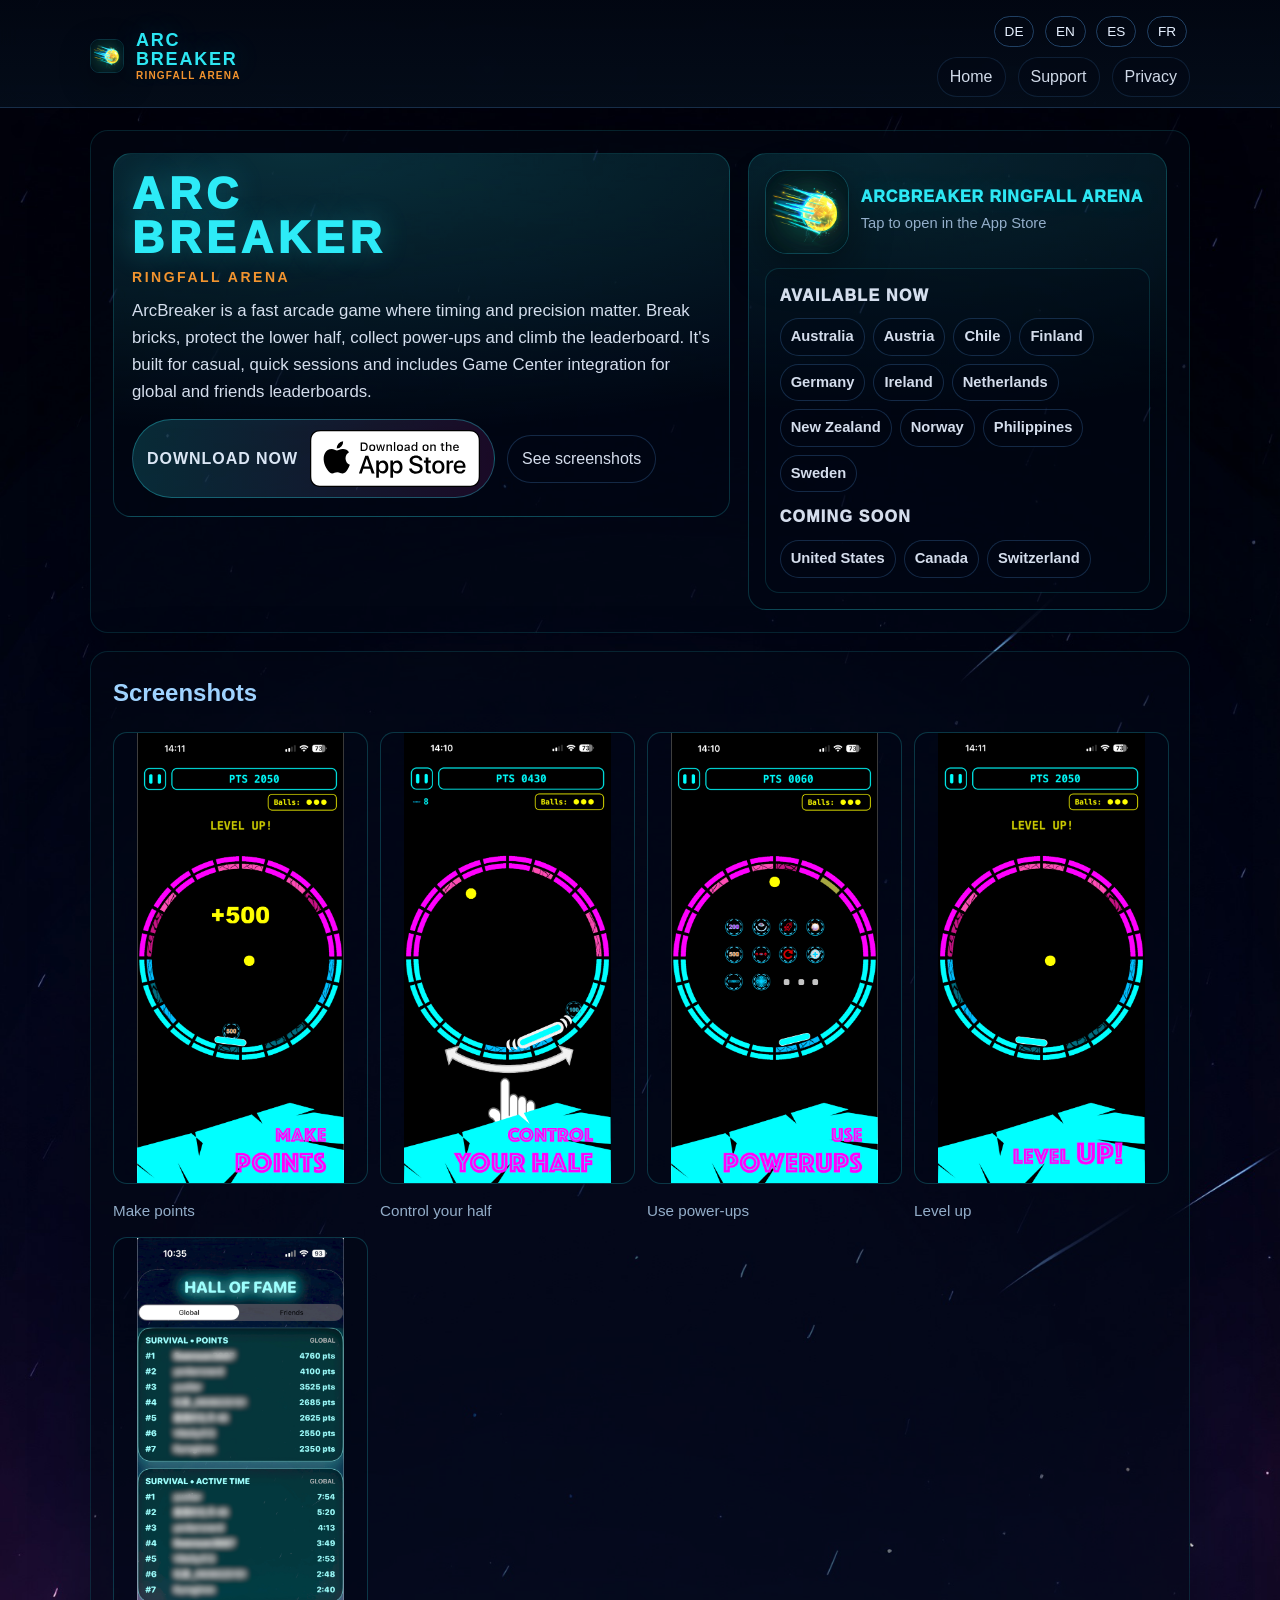
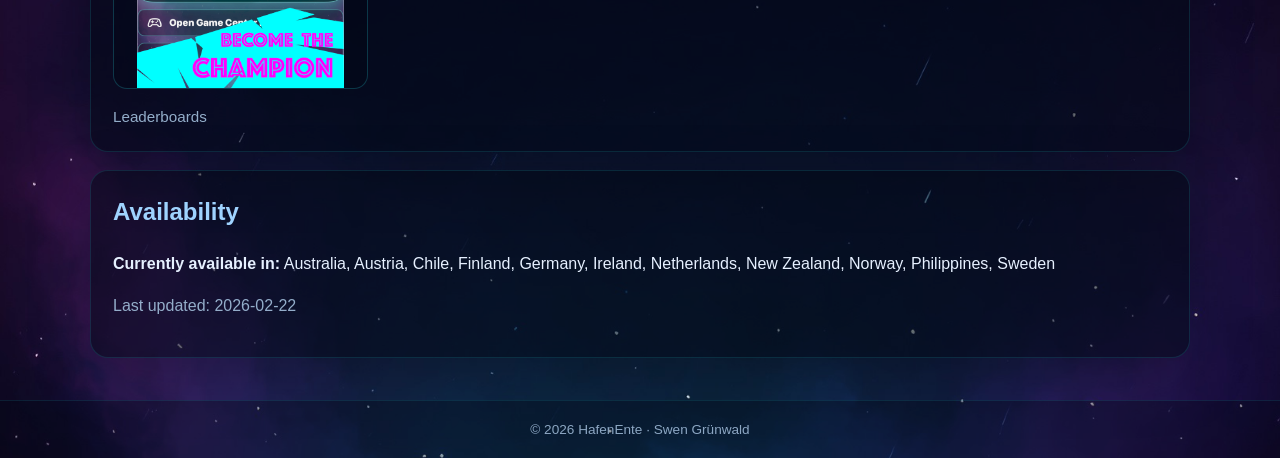
==== index.html @ d31f2209 "Update availability lists for countries" ====
<!DOCTYPE html>
<html lang="en">
<head>
  <meta charset="UTF-8" />
  <title>ArcBreaker: Ringfall Arena</title>
  <meta name="viewport" content="width=device-width, initial-scale=1" />
  <meta name="description" content="ArcBreaker: Ringfall Arena is a fast arcade game where timing and precision matter." />
  <link rel="stylesheet" href="/site/style.css" />
</head>

<body>
<header class="top">
  <div class="topbar">
    <div class="brand">
      <img class="appicon" src="/assets/App_icon_2.png" alt="ArcBreaker app icon" />
      <div class="brandtext">
        <div class="title">ARC</div>
        <div class="title">BREAKER</div>
        <div class="subtitle">RINGFALL ARENA</div>
      </div>
    </div>

    <div class="top-actions">
      <div class="lang" aria-label="Language">
        <button onclick="setLang('de')">DE</button>
        <button onclick="setLang('en')">EN</button>
        <button onclick="setLang('es')">ES</button>
        <button onclick="setLang('fr')">FR</button>
      </div>

      <nav class="nav">
        <a class="navlink" href="/" data-i18n="nav_home">Home</a>
        <a class="navlink" href="/support/" data-i18n="nav_support">Support</a>
        <a class="navlink" href="/privacy/" data-i18n="nav_privacy">Privacy</a>
      </nav>
    </div>
  </div>
</header>

<main>
  <section class="hero">
    <div>
      <div class="hero-card">
        <div class="hero-title">
          <div class="hero-title-line">ARC</div>
          <div class="hero-title-line">BREAKER</div>
          <div class="hero-sub">RINGFALL ARENA</div>
        </div>

        <p class="hero-copy" id="heroCopy"></p>

        <div class="cta-row">
          <a class="primary" href="https://apps.apple.com/us/app/arcbreaker-ringfall-arena/id6757078402" target="_blank" rel="noopener">
            <span class="pill" data-i18n="download_now">Download now</span>
            <img class="badge" src="/assets/Download_on_the_App_Store_Badge_US.svg" alt="Download on the App Store" />
          </a>
          <a class="secondary" href="#screens" data-i18n="see_screens">See screenshots</a>
        </div>
      </div>
    </div>

    <a class="storecard" href="https://apps.apple.com/us/app/arcbreaker-ringfall-arena/id6757078402" target="_blank" rel="noopener" aria-label="Open ArcBreaker on the App Store">
      <div class="store-top">
        <img class="storeicon" src="/assets/App_icon_2.png" alt="ArcBreaker app icon" />
        <div class="storemeta">
          <div class="storename">ArcBreaker Ringfall Arena</div>
          <div class="storehint" data-i18n="store_hint">Tap to open in the App Store</div>
        </div>
      </div>

      <div class="availability-card">
        <div class="avail-title" data-i18n="avail_title">Available now</div>
        <div class="avail-list" id="availNow"></div>

        <div class="avail-title" style="margin-top:12px;" data-i18n="coming_title">Coming soon</div>
        <div class="avail-list" id="availSoon"></div>
      </div>
    </a>
  </section>

  <section id="screens">
    <h2 data-i18n="shots_title">Screenshots</h2>
    <div class="gallery modern">
      <figure>
        <img class="shot" src="/assets/MakePoints.jpg" alt="ArcBreaker screenshot: Make points" loading="lazy" />
        <figcaption data-i18n="cap_makepoints">Make points</figcaption>
      </figure>
      <figure>
        <img class="shot" src="/assets/ControlYourHalf.jpg" alt="ArcBreaker screenshot: Control your half" loading="lazy" />
        <figcaption data-i18n="cap_control">Control your half</figcaption>
      </figure>
      <figure>
        <img class="shot" src="/assets/Powerups.jpg" alt="ArcBreaker screenshot: Use powerups" loading="lazy" />
        <figcaption data-i18n="cap_powerups">Use power-ups</figcaption>
      </figure>
      <figure>
        <img class="shot" src="/assets/LevelUp.jpg" alt="ArcBreaker screenshot: Level up" loading="lazy" />
        <figcaption data-i18n="cap_levelup">Level up</figcaption>
      </figure>
      <figure>
        <img class="shot" src="/assets/leaderboards.jpg" alt="ArcBreaker screenshot: Leaderboards" loading="lazy" />
        <figcaption data-i18n="cap_leaderboards">Leaderboards</figcaption>
      </figure>
    </div>
  </section>

  <section>
    <h2 data-i18n="availability_title">Availability</h2>
    <p><strong data-i18n="availability_label">Currently available in:</strong> <span id="avail"></span></p>
    <p class="muted"><span data-i18n="updated_label">Last updated:</span> <span id="availUpdated"></span></p>
  </section>
</main>

<footer>
  © 2026 HafenEnte · Swen Grünwald
</footer>

<script>
const availabilityNow = ["Australia", "Austria", "Chile", "Finland", "Germany", "Ireland", "Netherlands", "New Zealand", "Norway", "Philippines", "Sweden"]; 
const availabilitySoon = ["United States", "Canada", "Switzerland"]; 
const availabilityUpdated = "2026-02-22";

function renderCountryPills(el, list) {
  el.innerHTML = list.map(c => `<span class="chip">${c}</span>`).join('');
}

renderCountryPills(document.getElementById('availNow'), availabilityNow);
renderCountryPills(document.getElementById('availSoon'), availabilitySoon);

// keep existing availability section text
const availability = availabilityNow.join(", ");
document.getElementById('avail').textContent = availability;
document.getElementById('availUpdated').textContent = availabilityUpdated;

const i18n = {
  en: {
    nav_home: "Home",
    nav_support: "Support",
    nav_privacy: "Privacy",
    download_now: "Download now",
    see_screens: "See screenshots",
    store_hint: "Tap to open in the App Store",
    avail_title: "Available now",
    coming_title: "Coming soon",
    hero: "ArcBreaker is a fast arcade game where timing and precision matter. Break bricks, protect the lower half, collect power-ups and climb the leaderboard. It's built for casual, quick sessions and includes Game Center integration for global and friends leaderboards.",
    shots_title: "Screenshots",
    availability_title: "Availability",
    availability_label: "Currently available in:",
    updated_label: "Last updated:",
    cap_makepoints: "Make points",
    cap_control: "Control your half",
    cap_powerups: "Use power-ups",
    cap_levelup: "Level up",
    cap_leaderboards: "Leaderboards",
  },
  de: {
    nav_home: "Start",
    nav_support: "Support",
    nav_privacy: "Datenschutz",
    download_now: "Jetzt laden",
    see_screens: "Screenshots ansehen",
    store_hint: "Tippen, um den App Store zu öffnen",
    avail_title: "Jetzt verfügbar",
    coming_title: "Demnächst",
    hero: "ArcBreaker ist ein schnelles Arcade-Spiel, bei dem Timing und Präzision zählen. Zerstöre Blöcke, schütze die untere Hälfte, sammle Power-ups und klettere in der Bestenliste. Gebaut für kurze, lockere Sessions – mit Game-Center-Integration für globale und Freunde-Bestenlisten.",
    shots_title: "Screenshots",
    availability_title: "Verfügbarkeit",
    availability_label: "Aktuell verfügbar in:",
    updated_label: "Zuletzt aktualisiert:",
    cap_makepoints: "Punkte machen",
    cap_control: "Kontrolliere deine Hälfte",
    cap_powerups: "Power-ups nutzen",
    cap_levelup: "Level up",
    cap_leaderboards: "Bestenlisten",
  },
  es: {
    nav_home: "Inicio",
    nav_support: "Soporte",
    nav_privacy: "Privacidad",
    download_now: "Descargar",
    see_screens: "Ver capturas",
    store_hint: "Toca para abrir la App Store",
    avail_title: "Disponible",
    coming_title: "Próximamente",
    hero: "ArcBreaker es un juego arcade rápido donde el tiempo y la precisión importan. Rompe bloques, protege la mitad inferior, recoge potenciadores y sube en la clasificación. Está pensado para sesiones cortas y casuales e incluye integración con Game Center para clasificaciones globales y de amigos.",
    shots_title: "Capturas",
    availability_title: "Disponibilidad",
    availability_label: "Disponible actualmente en:",
    updated_label: "Última actualización:",
    cap_makepoints: "Haz puntos",
    cap_control: "Controla tu mitad",
    cap_powerups: "Usa potenciadores",
    cap_levelup: "Sube de nivel",
    cap_leaderboards: "Clasificaciones",
  },
  fr: {
    nav_home: "Accueil",
    nav_support: "Assistance",
    nav_privacy: "Confidentialité",
    download_now: "Télécharger",
    see_screens: "Voir les captures",
    store_hint: "Touchez pour ouvrir l’App Store",
    avail_title: "Disponible",
    coming_title: "Bientôt",
    hero: "ArcBreaker est un jeu d'arcade rapide où le timing et la précision comptent. Cassez des briques, protégez la moitié inférieure, récupérez des power-ups et grimpez dans le classement. Conçu pour des sessions courtes et casual, avec intégration Game Center pour les classements mondiaux et amis.",
    shots_title: "Captures d'écran",
    availability_title: "Disponibilité",
    availability_label: "Disponible actuellement en :",
    updated_label: "Dernière mise à jour :",
    cap_makepoints: "Marquer des points",
    cap_control: "Contrôlez votre moitié",
    cap_powerups: "Utiliser des power-ups",
    cap_levelup: "Monter de niveau",
    cap_leaderboards: "Classements",
  },
};

function detectLang() {
  const lang = navigator.language.slice(0,2);
  return i18n[lang] ? lang : 'en';
}

function applyI18n(lang) {
  const dict = i18n[lang] || i18n.en;
  document.documentElement.lang = lang;

  document.querySelectorAll('[data-i18n]').forEach(el => {
    const key = el.getAttribute('data-i18n');
    if (dict[key]) el.textContent = dict[key];
  });

  document.getElementById('heroCopy').textContent = dict.hero;
}

function setLang(lang) {
  applyI18n(lang);
}

applyI18n(detectLang());
</script>
</body>
</html>
---- site/style.css ----
:root {
  --bg-main: #020814;
  --bg-panel: #0e2a44;
  --accent: #3a6ea5;
  --text-main: #e6f0ff;
  --text-muted: #9bb6d3;

  --cta: #2ff2ff;
  --cta-text: #02111f;
  --border: rgba(58, 110, 165, 0.25);
  --magenta: #ff3bd4;
  --cyan: #2ff2ff;
  --orange: #ff9b2f;
}

body {
  margin: 0;
  font-family: -apple-system, BlinkMacSystemFont, "Segoe UI", Roboto, sans-serif;
  background: url('/assets/ArcBreaker_main_background_2.png') center top / cover no-repeat fixed,
              radial-gradient(1000px 700px at 50% 0%, rgba(47, 242, 255, 0.18), rgba(2, 8, 20, 0)),
              radial-gradient(900px 700px at 30% 100%, rgba(255, 59, 212, 0.10), rgba(2, 8, 20, 0)),
              radial-gradient(circle at top, #0b1d2b, var(--bg-main));
  color: var(--text-main);
  line-height: 1.6;
}

.top {
  padding: 16px 18px 10px;
  background: linear-gradient(180deg, rgba(2, 8, 20, 0.78), rgba(6, 20, 35, 0.60));
  border-bottom: 1px solid rgba(31, 59, 92, 0.75);
  position: sticky;
  top: 0;
  backdrop-filter: blur(10px);
  -webkit-backdrop-filter: blur(10px);
  z-index: 10;
}

.topbar {
  max-width: 1100px;
  margin: 0 auto;
  display: flex;
  gap: 18px;
  align-items: center;
  justify-content: space-between;
}

.brand {
  display: flex;
  gap: 12px;
  align-items: center;
}

.appicon {
  width: 32px;
  height: 32px;
  border-radius: 9px;
  box-shadow: 0 10px 30px rgba(0,0,0,0.35);
  border: 1px solid rgba(47, 242, 255, 0.18);
}

.brandtext {
  line-height: 1.05;
}

.title {
  font-weight: 900;
  letter-spacing: 0.10em;
  color: rgba(47, 242, 255, 0.95);
  text-shadow: 0 0 28px rgba(47, 242, 255, 0.25);
  font-size: 18px;
}

.subtitle {
  margin-top: 3px;
  font-weight: 800;
  letter-spacing: 0.12em;
  font-size: 10px;
  color: rgba(255, 155, 47, 0.95);
}

.top-actions {
  display: flex;
  flex-direction: column;
  gap: 10px;
  align-items: flex-end;
}

.lang button {
  background: transparent;
  border: 1px solid rgba(58, 110, 165, 0.55);
  color: var(--text-main);
  padding: 7px 10px;
  margin: 0 3px;
  border-radius: 999px;
  font-size: 0.85rem;
  cursor: pointer;
}

.lang button:hover {
  background: rgba(58, 110, 165, 0.45);
}

.nav {
  display: flex;
  gap: 12px;
  flex-wrap: wrap;
  justify-content: flex-end;
}

.navlink {
  color: var(--text-main);
  text-decoration: none;
  opacity: 0.9;
  padding: 6px 12px;
  border-radius: 999px;
  border: 1px solid rgba(58, 110, 165, 0.25);
  background: rgba(2, 8, 20, 0.22);
}

.navlink:hover {
  opacity: 1;
  border-color: rgba(47, 242, 255, 0.30);
}

main {
  max-width: 1100px;
  margin: 0 auto;
  padding: 22px 18px 24px;
}

section {
  background: rgba(2, 8, 20, 0.55);
  border-radius: 18px;
  padding: 22px;
  margin-bottom: 18px;
  border: 1px solid rgba(47, 242, 255, 0.12);
  box-shadow: 0 18px 60px rgba(0,0,0,0.25);
}

h2, h3 {
  color: #9fd3ff;
  margin-top: 0;
}

a {
  color: var(--cyan);
}

footer {
  text-align: center;
  padding: 18px;
  font-size: 0.85rem;
  color: rgba(155, 182, 211, 0.9);
  background: rgba(2, 8, 20, 0.35);
  border-top: 1px solid rgba(47, 242, 255, 0.10);
}

.hero {
  display: grid;
  grid-template-columns: 1.25fr 0.85fr;
  gap: 18px;
  align-items: stretch;
}

.hero-card {
  border-radius: 18px;
  border: 1px solid rgba(47, 242, 255, 0.18);
  background: radial-gradient(900px 280px at 30% 0%, rgba(47, 242, 255, 0.18), rgba(2, 8, 20, 0.0)),
              rgba(2, 8, 20, 0.18);
  padding: 18px;
}

.hero-title {
  margin-bottom: 10px;
}

.hero-title-line {
  font-weight: 950;
  letter-spacing: 0.12em;
  font-size: 44px;
  line-height: 1.0;
  color: rgba(47, 242, 255, 0.96);
  text-shadow: 0 0 28px rgba(47, 242, 255, 0.25);
}

.hero-sub {
  margin-top: 6px;
  font-weight: 900;
  letter-spacing: 0.18em;
  font-size: 14px;
  color: rgba(255, 155, 47, 0.95);
}

.hero-copy {
  font-size: 1.05rem;
  color: rgba(230, 240, 255, 0.92);
  margin: 0;
}

.cta-row {
  margin-top: 14px;
  display: flex;
  gap: 12px;
  flex-wrap: wrap;
  align-items: center;
}

.primary {
  display: inline-flex;
  gap: 12px;
  align-items: center;
  text-decoration: none;
  padding: 10px 14px;
  border-radius: 999px;
  border: 1px solid rgba(47, 242, 255, 0.30);
  background: linear-gradient(90deg, rgba(47, 242, 255, 0.16), rgba(255, 59, 212, 0.10));
}

.primary:hover {
  border-color: rgba(255, 59, 212, 0.35);
}

.pill {
  font-weight: 900;
  letter-spacing: 0.06em;
  text-transform: uppercase;
  color: rgba(230, 240, 255, 0.95);
}

.badge {
  width: 170px;
  height: auto;
}

.secondary {
  text-decoration: none;
  color: rgba(230, 240, 255, 0.92);
  padding: 10px 14px;
  border-radius: 999px;
  border: 1px solid rgba(58, 110, 165, 0.35);
  background: rgba(2, 8, 20, 0.20);
}

.secondary:hover {
  border-color: rgba(47, 242, 255, 0.25);
}

.storecard {
  text-decoration: none;
  color: var(--text-main);
  border-radius: 18px;
  border: 1px solid rgba(47, 242, 255, 0.18);
  background: radial-gradient(700px 260px at 30% 0%, rgba(47, 242, 255, 0.14), rgba(2, 8, 20, 0.0)),
              rgba(2, 8, 20, 0.18);
  padding: 16px;
  display: grid;
  gap: 14px;
  align-content: start;
}

.storecard:hover {
  border-color: rgba(255, 59, 212, 0.30);
}

.store-top {
  display: flex;
  gap: 12px;
  align-items: center;
}

.storeicon {
  width: 82px;
  height: 82px;
  border-radius: 22px;
  border: 1px solid rgba(47, 242, 255, 0.20);
  box-shadow: 0 14px 40px rgba(0,0,0,0.35);
}

.storename {
  font-weight: 950;
  letter-spacing: 0.06em;
  text-transform: uppercase;
  color: rgba(47, 242, 255, 0.95);
  text-shadow: 0 0 26px rgba(47, 242, 255, 0.20);
  line-height: 1.15;
}

.storehint {
  margin-top: 6px;
  font-size: 0.92rem;
  color: rgba(155, 182, 211, 0.95);
}

.availability-card {
  border-radius: 14px;
  border: 1px solid rgba(47, 242, 255, 0.14);
  background: rgba(2, 8, 20, 0.25);
  padding: 14px;
}

.avail-title {
  font-weight: 950;
  letter-spacing: 0.08em;
  text-transform: uppercase;
  color: rgba(230, 240, 255, 0.92);
}

.avail-list {
  margin-top: 10px;
  display: flex;
  flex-wrap: wrap;
  gap: 8px;
}

.chip {
  padding: 6px 10px;
  border-radius: 999px;
  border: 1px solid rgba(58, 110, 165, 0.35);
  background: rgba(2, 8, 20, 0.30);
  color: rgba(230, 240, 255, 0.92);
  font-weight: 700;
  font-size: 0.92rem;
}

.gallery.modern {
  display: grid;
  grid-template-columns: repeat(auto-fit, minmax(240px, 1fr));
  gap: 14px;
}

figure {
  margin: 0;
}

.shot {
  width: 100%;
  height: auto;
  aspect-ratio: 9 / 16;
  object-fit: contain;
  border-radius: 14px;
  border: 1px solid rgba(47, 242, 255, 0.20);
  background: rgba(2, 8, 20, 0.35);
}

figcaption {
  margin-top: 8px;
  color: rgba(155, 182, 211, 0.95);
  font-size: 0.95rem;
}

.muted {
  color: rgba(155, 182, 211, 0.95);
}

.form {
  display: grid;
  gap: 10px;
}

label {
  font-weight: 600;
  color: rgba(230, 240, 255, 0.9);
}

input, textarea {
  width: 100%;
  box-sizing: border-box;
  padding: 10px 12px;
  border-radius: 12px;
  border: 1px solid rgba(58, 110, 165, 0.35);
  background: rgba(2, 8, 20, 0.35);
  color: var(--text-main);
}

input::placeholder, textarea::placeholder {
  color: rgba(155, 182, 211, 0.75);
}

.cta {
  display: inline-block;
  padding: 10px 14px;
  border-radius: 999px;
  background: rgba(47, 242, 255, 0.95);
  color: rgba(2, 8, 20, 0.92);
  text-decoration: none;
  font-weight: 800;
  border: 1px solid rgba(47, 242, 255, 0.35);
}

@media (max-width: 900px) {
  body {
    background-attachment: scroll;
  }
  .hero {
    grid-template-columns: 1fr;
  }
  .topbar {
    flex-direction: column;
    align-items: stretch;
  }
  .top-actions {
    align-items: center;
  }
  .nav {
    justify-content: center;
  }
  .hero-title-line {
    font-size: 38px;
  }
}
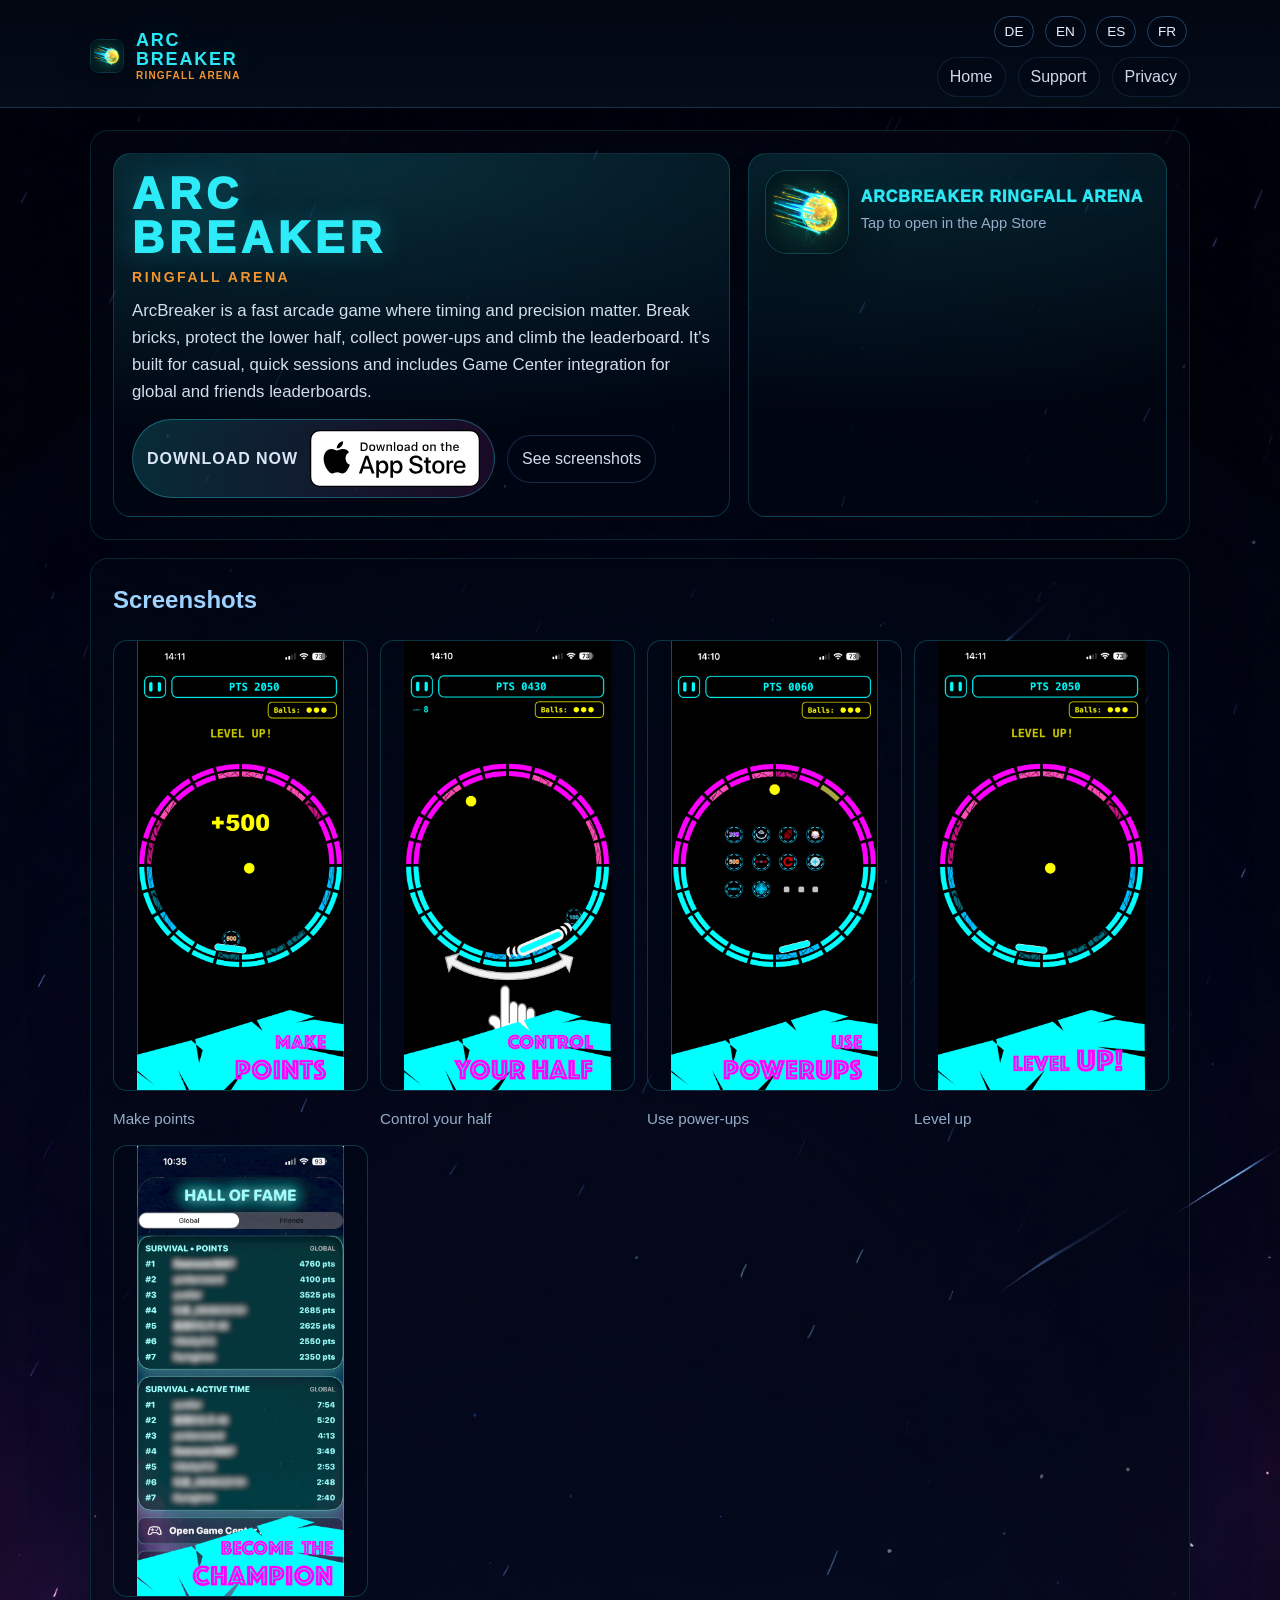
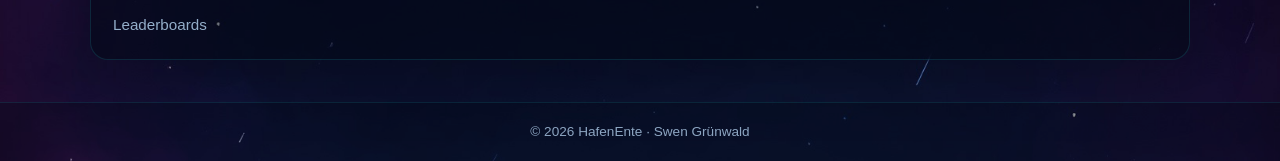
==== commit f4c3bf56: "Remove country availability section: app now available in 150+ countries worldwide" ====
--- a/index.html
+++ b/index.html
@@ -67,14 +67,6 @@
           <div class="storehint" data-i18n="store_hint">Tap to open in the App Store</div>
         </div>
       </div>
-
-      <div class="availability-card">
-        <div class="avail-title" data-i18n="avail_title">Available now</div>
-        <div class="avail-list" id="availNow"></div>
-
-        <div class="avail-title" style="margin-top:12px;" data-i18n="coming_title">Coming soon</div>
-        <div class="avail-list" id="availSoon"></div>
-      </div>
     </a>
   </section>
 
@@ -103,12 +95,6 @@
       </figure>
     </div>
   </section>
-
-  <section>
-    <h2 data-i18n="availability_title">Availability</h2>
-    <p><strong data-i18n="availability_label">Currently available in:</strong> <span id="avail"></span></p>
-    <p class="muted"><span data-i18n="updated_label">Last updated:</span> <span id="availUpdated"></span></p>
-  </section>
 </main>
 
 <footer>
@@ -116,22 +102,6 @@
 </footer>
 
 <script>
-const availabilityNow = ["Australia", "Austria", "Chile", "Finland", "Germany", "Ireland", "Netherlands", "New Zealand", "Norway", "Philippines", "Sweden"]; 
-const availabilitySoon = ["United States", "Canada", "Switzerland"]; 
-const availabilityUpdated = "2026-02-22";
-
-function renderCountryPills(el, list) {
-  el.innerHTML = list.map(c => `<span class="chip">${c}</span>`).join('');
-}
-
-renderCountryPills(document.getElementById('availNow'), availabilityNow);
-renderCountryPills(document.getElementById('availSoon'), availabilitySoon);
-
-// keep existing availability section text
-const availability = availabilityNow.join(", ");
-document.getElementById('avail').textContent = availability;
-document.getElementById('availUpdated').textContent = availabilityUpdated;
-
 const i18n = {
   en: {
     nav_home: "Home",
@@ -140,13 +110,8 @@
     download_now: "Download now",
     see_screens: "See screenshots",
     store_hint: "Tap to open in the App Store",
-    avail_title: "Available now",
-    coming_title: "Coming soon",
     hero: "ArcBreaker is a fast arcade game where timing and precision matter. Break bricks, protect the lower half, collect power-ups and climb the leaderboard. It's built for casual, quick sessions and includes Game Center integration for global and friends leaderboards.",
     shots_title: "Screenshots",
-    availability_title: "Availability",
-    availability_label: "Currently available in:",
-    updated_label: "Last updated:",
     cap_makepoints: "Make points",
     cap_control: "Control your half",
     cap_powerups: "Use power-ups",
@@ -160,13 +125,8 @@
     download_now: "Jetzt laden",
     see_screens: "Screenshots ansehen",
     store_hint: "Tippen, um den App Store zu öffnen",
-    avail_title: "Jetzt verfügbar",
-    coming_title: "Demnächst",
     hero: "ArcBreaker ist ein schnelles Arcade-Spiel, bei dem Timing und Präzision zählen. Zerstöre Blöcke, schütze die untere Hälfte, sammle Power-ups und klettere in der Bestenliste. Gebaut für kurze, lockere Sessions – mit Game-Center-Integration für globale und Freunde-Bestenlisten.",
     shots_title: "Screenshots",
-    availability_title: "Verfügbarkeit",
-    availability_label: "Aktuell verfügbar in:",
-    updated_label: "Zuletzt aktualisiert:",
     cap_makepoints: "Punkte machen",
     cap_control: "Kontrolliere deine Hälfte",
     cap_powerups: "Power-ups nutzen",
@@ -180,13 +140,8 @@
     download_now: "Descargar",
     see_screens: "Ver capturas",
     store_hint: "Toca para abrir la App Store",
-    avail_title: "Disponible",
-    coming_title: "Próximamente",
     hero: "ArcBreaker es un juego arcade rápido donde el tiempo y la precisión importan. Rompe bloques, protege la mitad inferior, recoge potenciadores y sube en la clasificación. Está pensado para sesiones cortas y casuales e incluye integración con Game Center para clasificaciones globales y de amigos.",
     shots_title: "Capturas",
-    availability_title: "Disponibilidad",
-    availability_label: "Disponible actualmente en:",
-    updated_label: "Última actualización:",
     cap_makepoints: "Haz puntos",
     cap_control: "Controla tu mitad",
     cap_powerups: "Usa potenciadores",
@@ -199,14 +154,9 @@
     nav_privacy: "Confidentialité",
     download_now: "Télécharger",
     see_screens: "Voir les captures",
-    store_hint: "Touchez pour ouvrir l’App Store",
-    avail_title: "Disponible",
-    coming_title: "Bientôt",
+    store_hint: "Touchez pour ouvrir l'App Store",
     hero: "ArcBreaker est un jeu d'arcade rapide où le timing et la précision comptent. Cassez des briques, protégez la moitié inférieure, récupérez des power-ups et grimpez dans le classement. Conçu pour des sessions courtes et casual, avec intégration Game Center pour les classements mondiaux et amis.",
     shots_title: "Captures d'écran",
-    availability_title: "Disponibilité",
-    availability_label: "Disponible actuellement en :",
-    updated_label: "Dernière mise à jour :",
     cap_makepoints: "Marquer des points",
     cap_control: "Contrôlez votre moitié",
     cap_powerups: "Utiliser des power-ups",
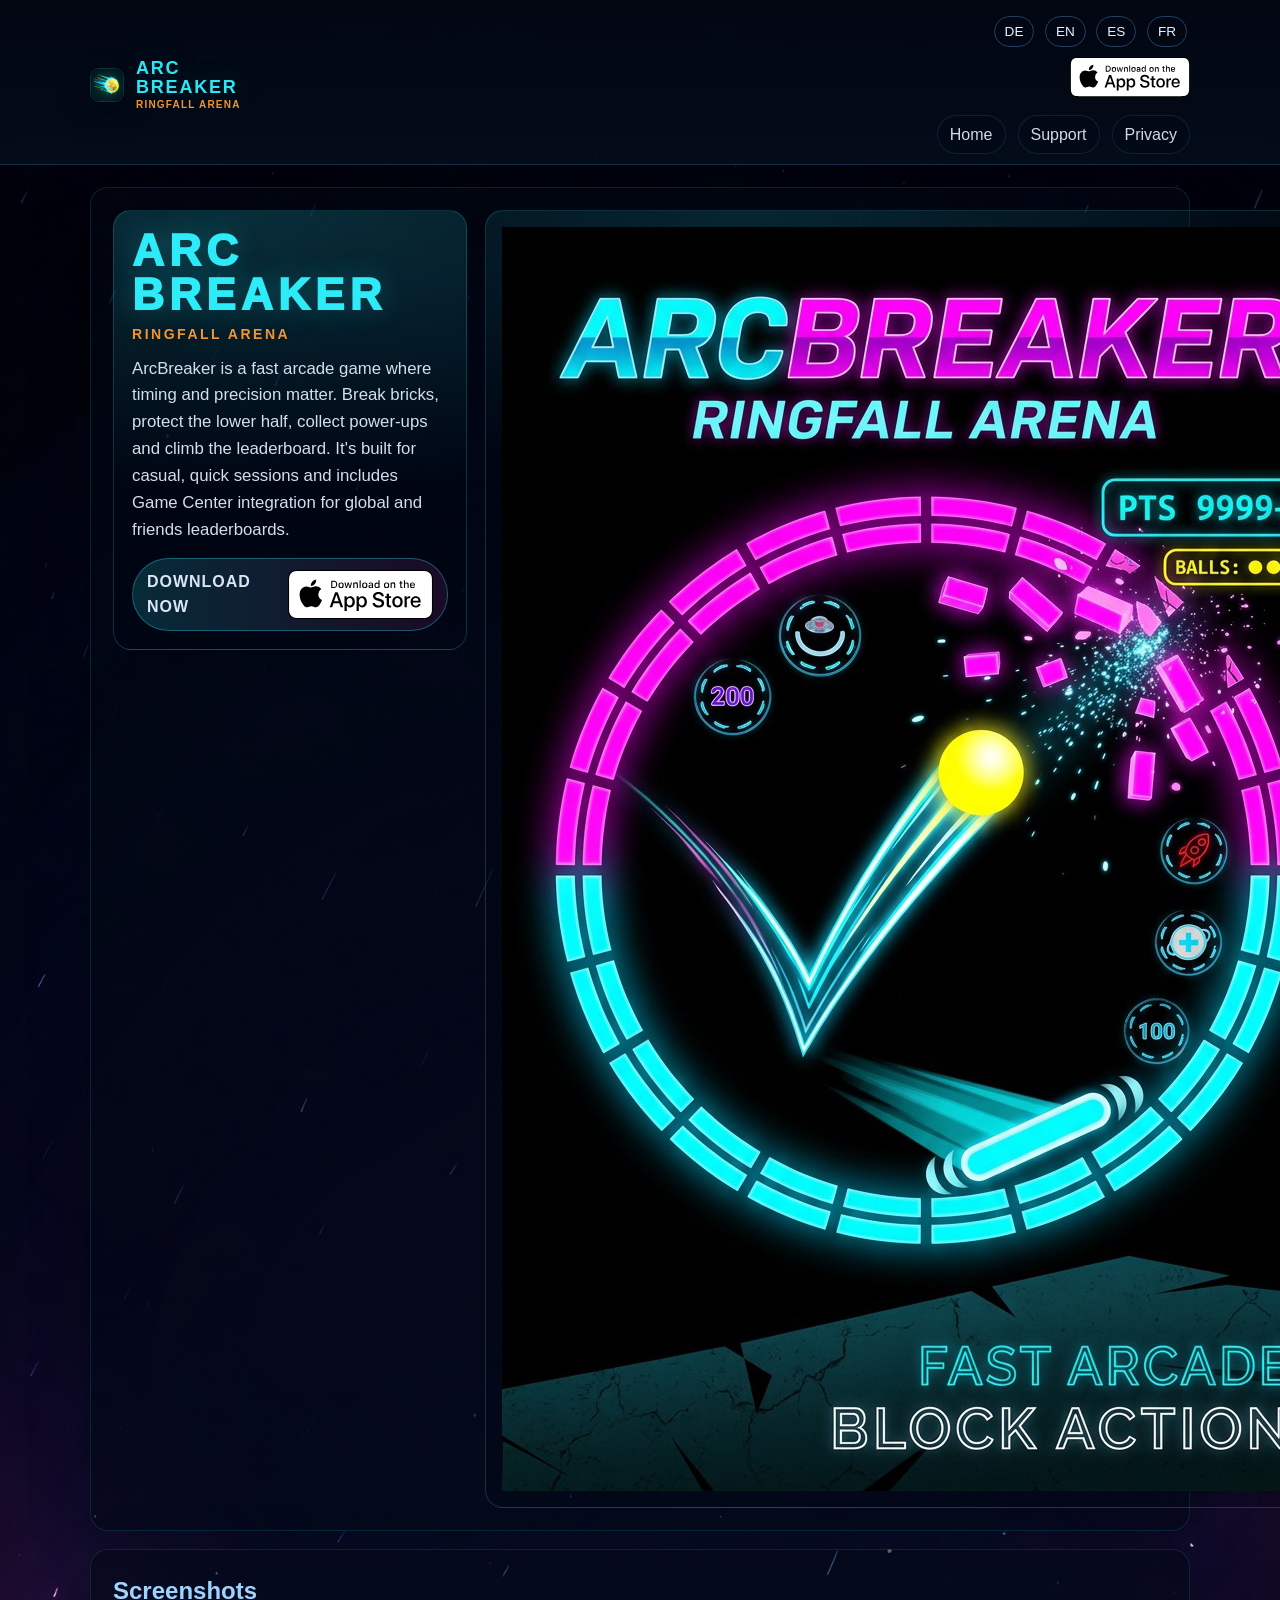
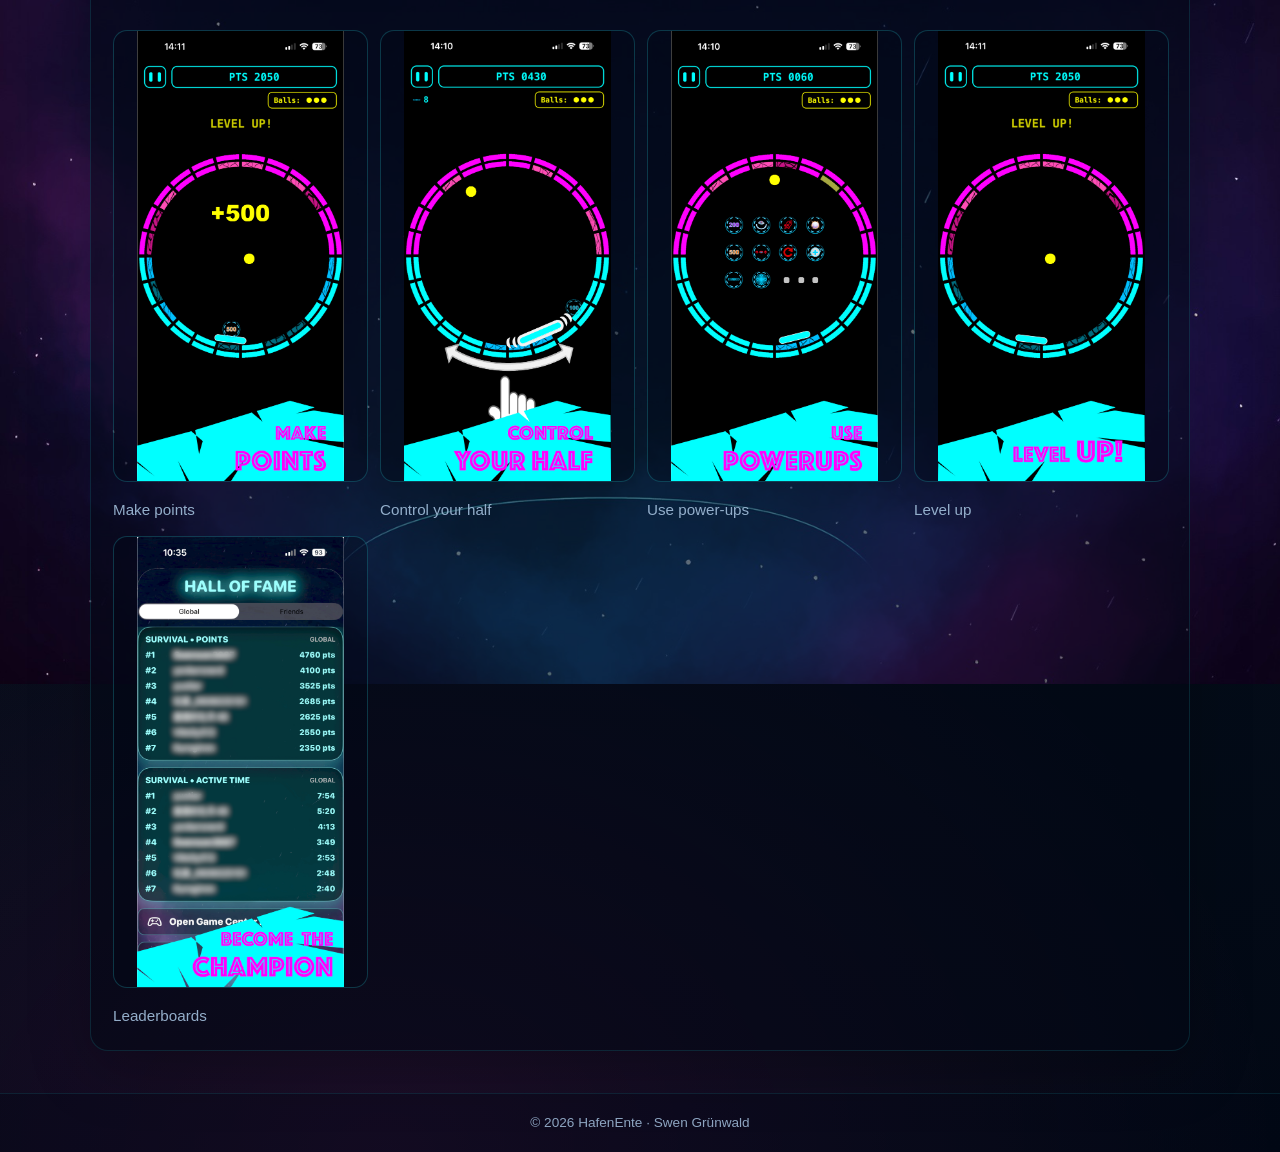
==== commit 942aa989: "Update index.html" ====
--- a/index.html
+++ b/index.html
@@ -28,6 +28,10 @@
         <button onclick="setLang('fr')">FR</button>
       </div>
 
+      <a class="header-store-link" href="https://apps.apple.com/us/app/arcbreaker-ringfall-arena/id6757078402" target="_blank" rel="noopener" aria-label="Download ArcBreaker on the App Store">
+        <img class="header-badge" src="/assets/Download_on_the_App_Store_Badge_US.svg" alt="Download on the App Store" />
+      </a>
+
       <nav class="nav">
         <a class="navlink" href="/" data-i18n="nav_home">Home</a>
         <a class="navlink" href="/support/" data-i18n="nav_support">Support</a>
@@ -54,20 +58,13 @@
             <span class="pill" data-i18n="download_now">Download now</span>
             <img class="badge" src="/assets/Download_on_the_App_Store_Badge_US.svg" alt="Download on the App Store" />
           </a>
-          <a class="secondary" href="#screens" data-i18n="see_screens">See screenshots</a>
         </div>
       </div>
     </div>
 
-    <a class="storecard" href="https://apps.apple.com/us/app/arcbreaker-ringfall-arena/id6757078402" target="_blank" rel="noopener" aria-label="Open ArcBreaker on the App Store">
-      <div class="store-top">
-        <img class="storeicon" src="/assets/App_icon_2.png" alt="ArcBreaker app icon" />
-        <div class="storemeta">
-          <div class="storename">ArcBreaker Ringfall Arena</div>
-          <div class="storehint" data-i18n="store_hint">Tap to open in the App Store</div>
-        </div>
-      </div>
-    </a>
+    <div class="storecard poster-card">
+      <img class="poster-image" src="/assets/advertisement_poster.jpg" alt="ArcBreaker Ringfall Arena promotional poster" loading="lazy" />
+    </div>
   </section>
 
   <section id="screens">
@@ -108,8 +105,6 @@
     nav_support: "Support",
     nav_privacy: "Privacy",
     download_now: "Download now",
-    see_screens: "See screenshots",
-    store_hint: "Tap to open in the App Store",
     hero: "ArcBreaker is a fast arcade game where timing and precision matter. Break bricks, protect the lower half, collect power-ups and climb the leaderboard. It's built for casual, quick sessions and includes Game Center integration for global and friends leaderboards.",
     shots_title: "Screenshots",
     cap_makepoints: "Make points",
@@ -123,8 +118,6 @@
     nav_support: "Support",
     nav_privacy: "Datenschutz",
     download_now: "Jetzt laden",
-    see_screens: "Screenshots ansehen",
-    store_hint: "Tippen, um den App Store zu öffnen",
     hero: "ArcBreaker ist ein schnelles Arcade-Spiel, bei dem Timing und Präzision zählen. Zerstöre Blöcke, schütze die untere Hälfte, sammle Power-ups und klettere in der Bestenliste. Gebaut für kurze, lockere Sessions – mit Game-Center-Integration für globale und Freunde-Bestenlisten.",
     shots_title: "Screenshots",
     cap_makepoints: "Punkte machen",
@@ -138,8 +131,6 @@
     nav_support: "Soporte",
     nav_privacy: "Privacidad",
     download_now: "Descargar",
-    see_screens: "Ver capturas",
-    store_hint: "Toca para abrir la App Store",
     hero: "ArcBreaker es un juego arcade rápido donde el tiempo y la precisión importan. Rompe bloques, protege la mitad inferior, recoge potenciadores y sube en la clasificación. Está pensado para sesiones cortas y casuales e incluye integración con Game Center para clasificaciones globales y de amigos.",
     shots_title: "Capturas",
     cap_makepoints: "Haz puntos",
@@ -153,8 +144,6 @@
     nav_support: "Assistance",
     nav_privacy: "Confidentialité",
     download_now: "Télécharger",
-    see_screens: "Voir les captures",
-    store_hint: "Touchez pour ouvrir l'App Store",
     hero: "ArcBreaker est un jeu d'arcade rapide où le timing et la précision comptent. Cassez des briques, protégez la moitié inférieure, récupérez des power-ups et grimpez dans le classement. Conçu pour des sessions courtes et casual, avec intégration Game Center pour les classements mondiaux et amis.",
     shots_title: "Captures d'écran",
     cap_makepoints: "Marquer des points",
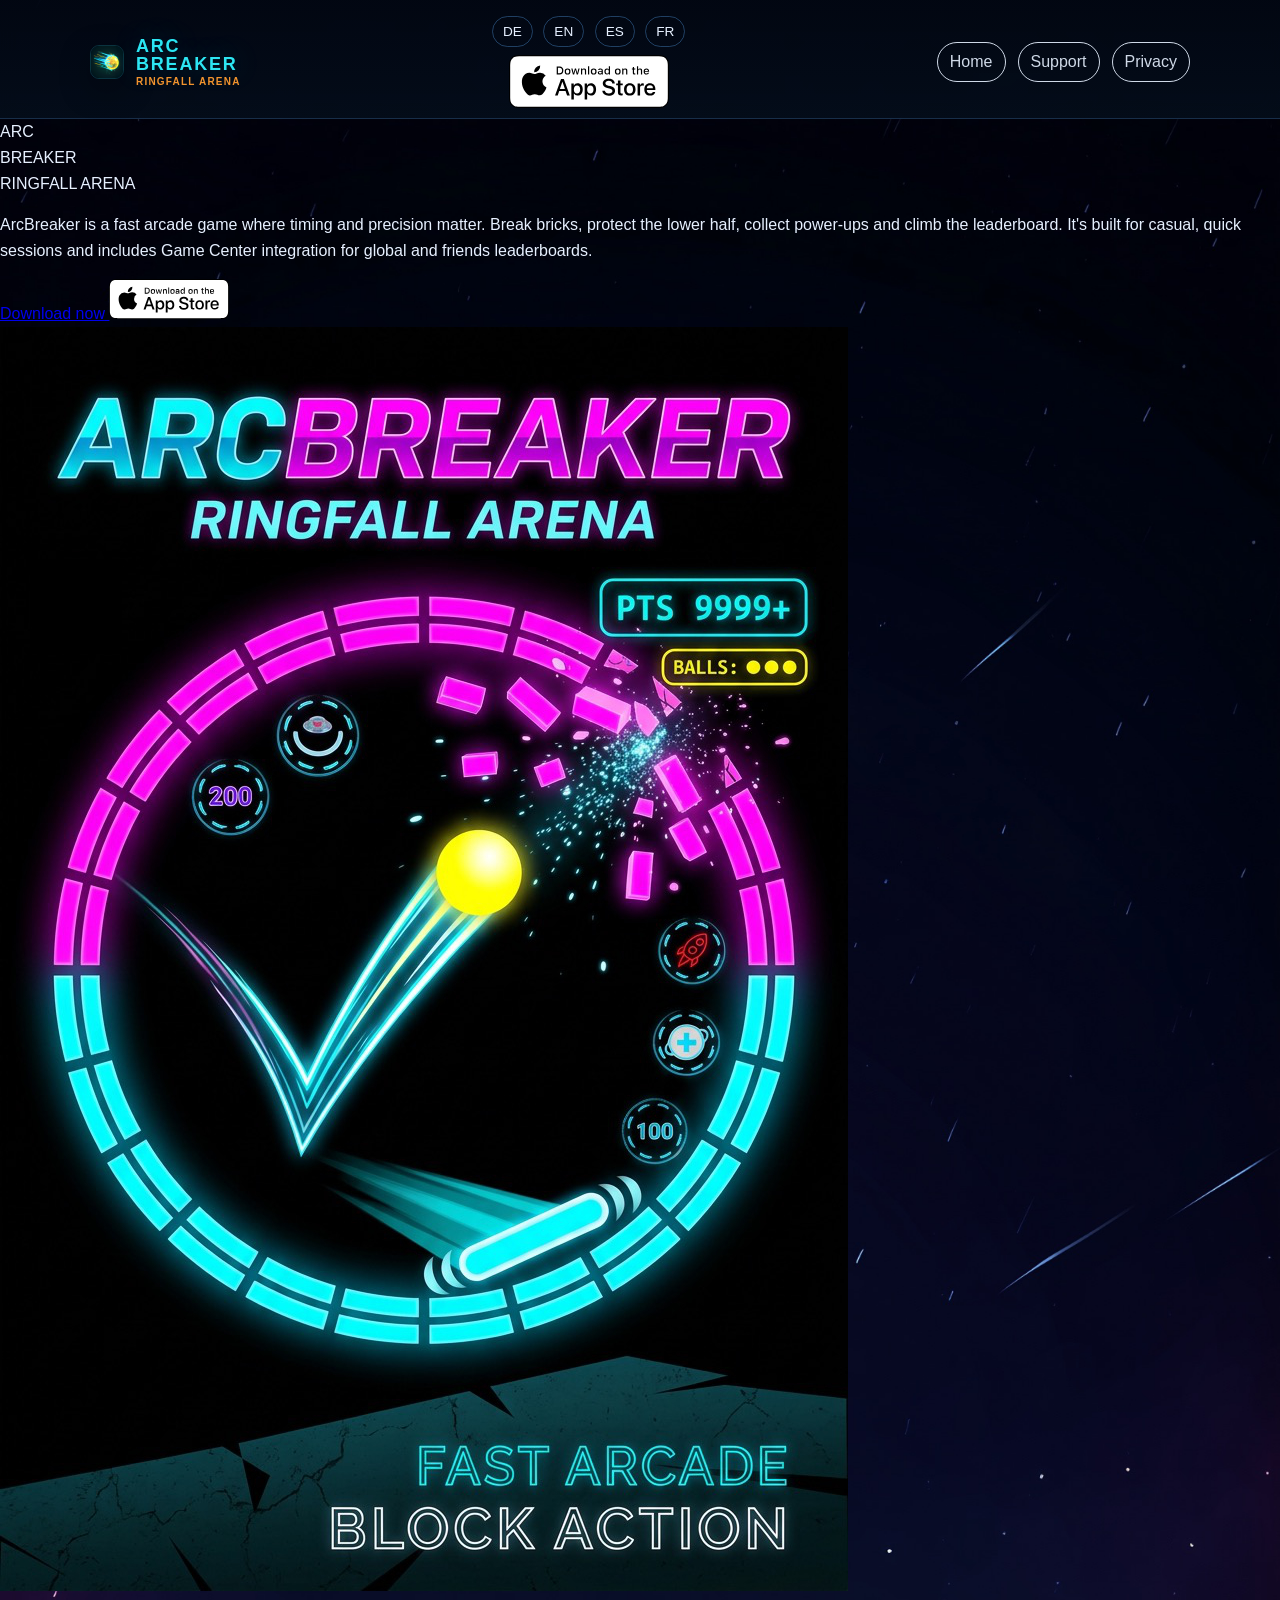
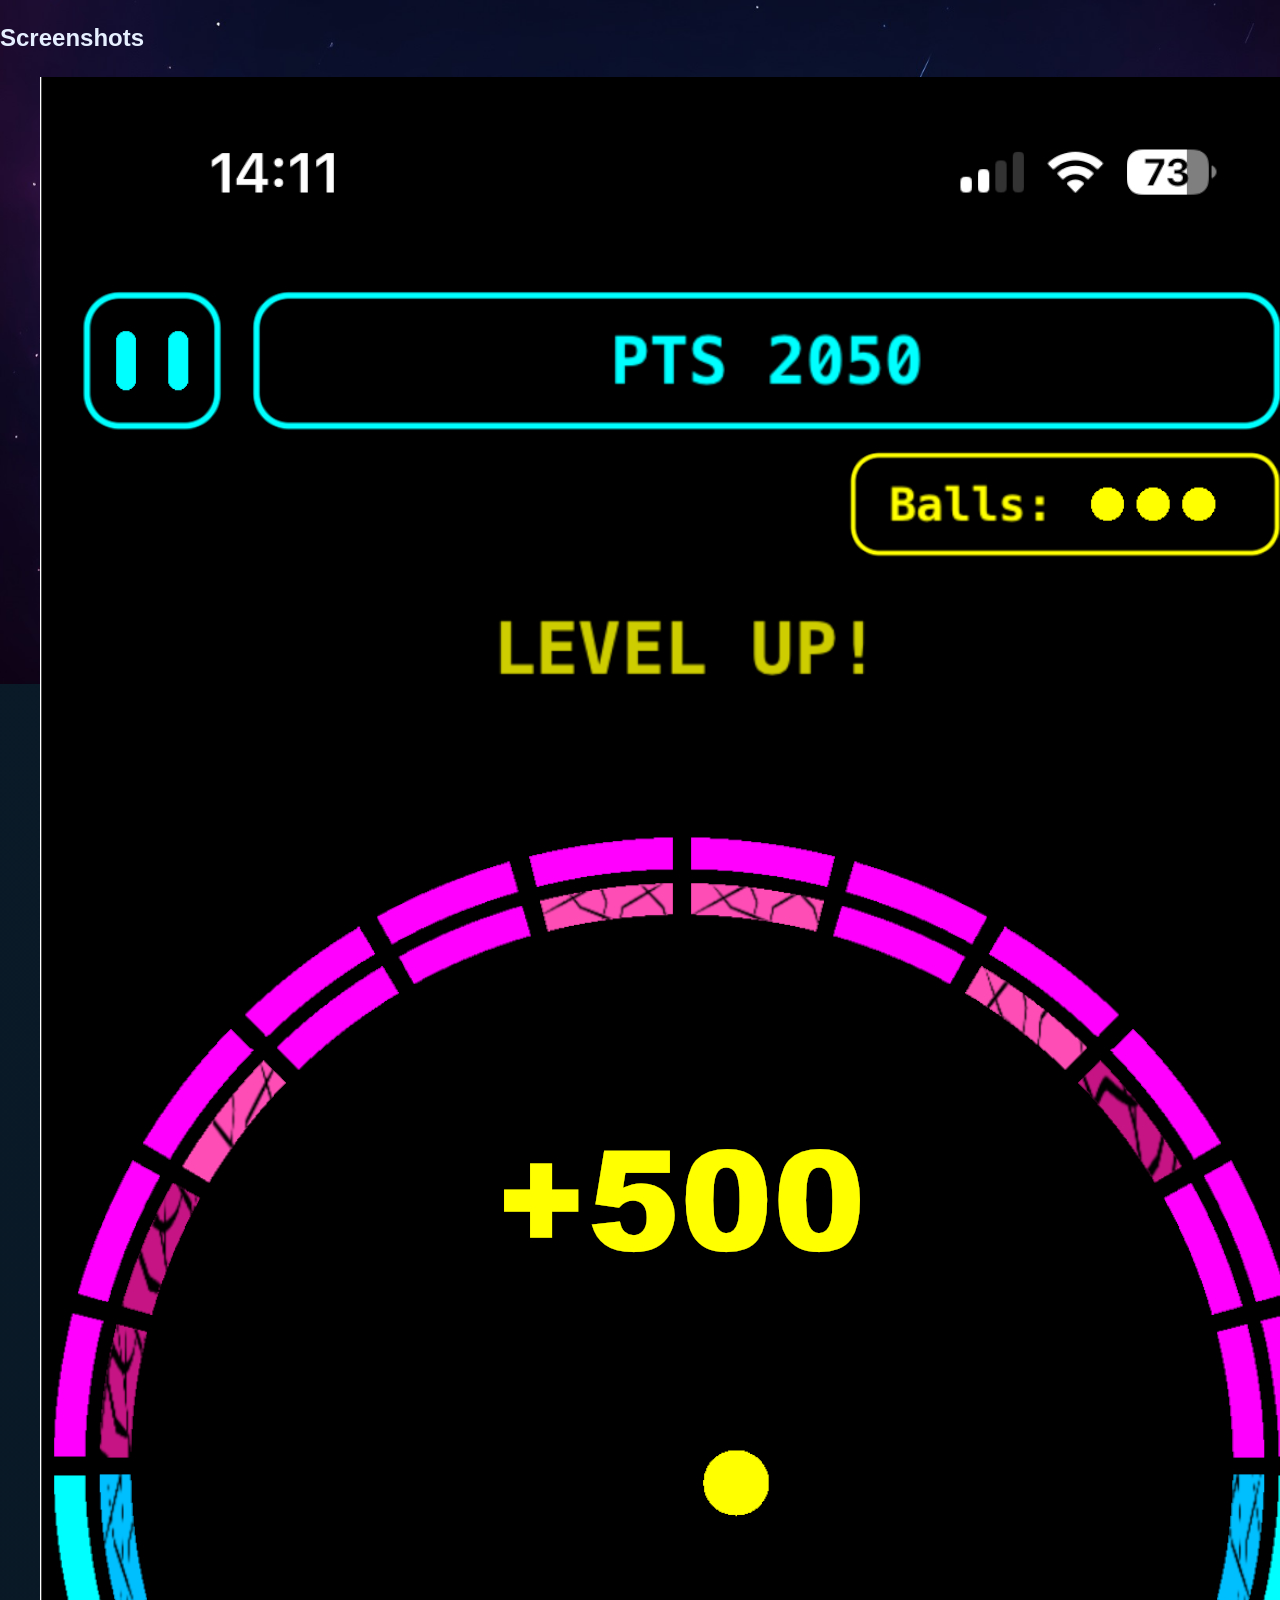
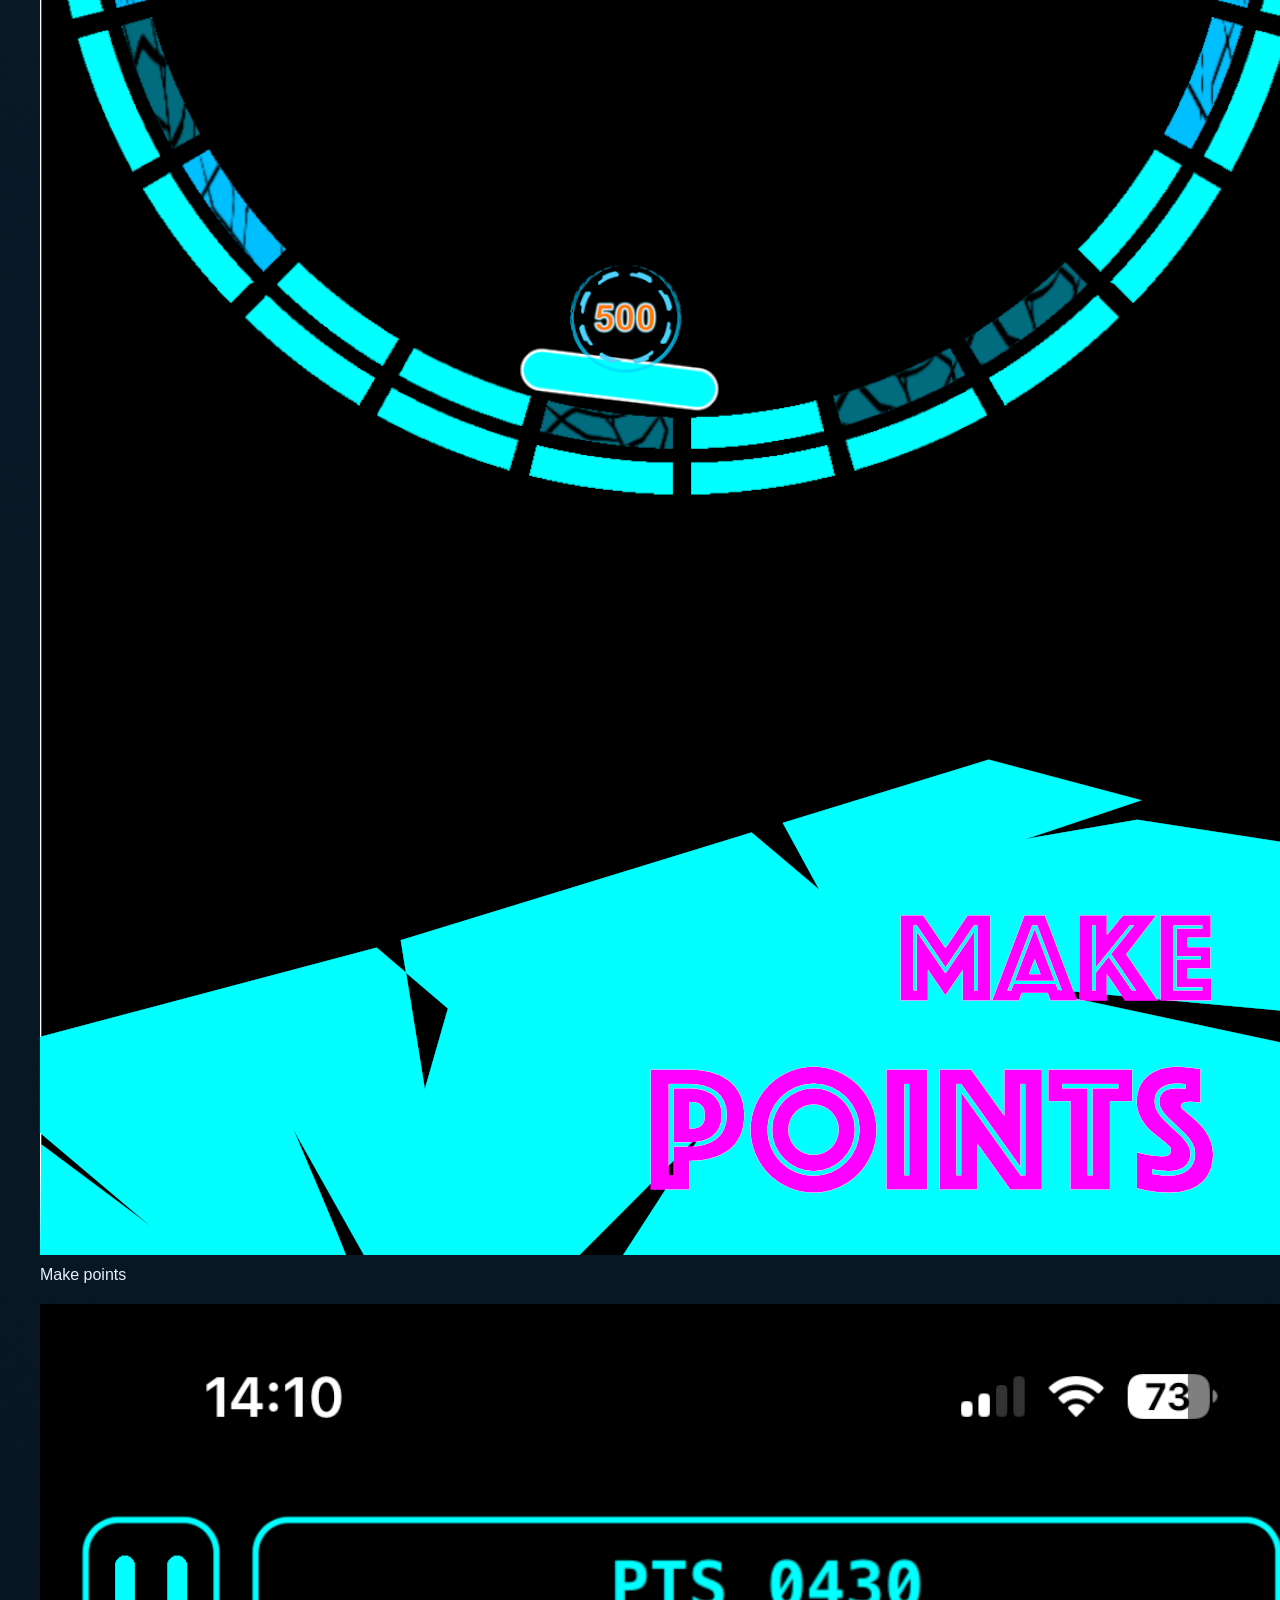
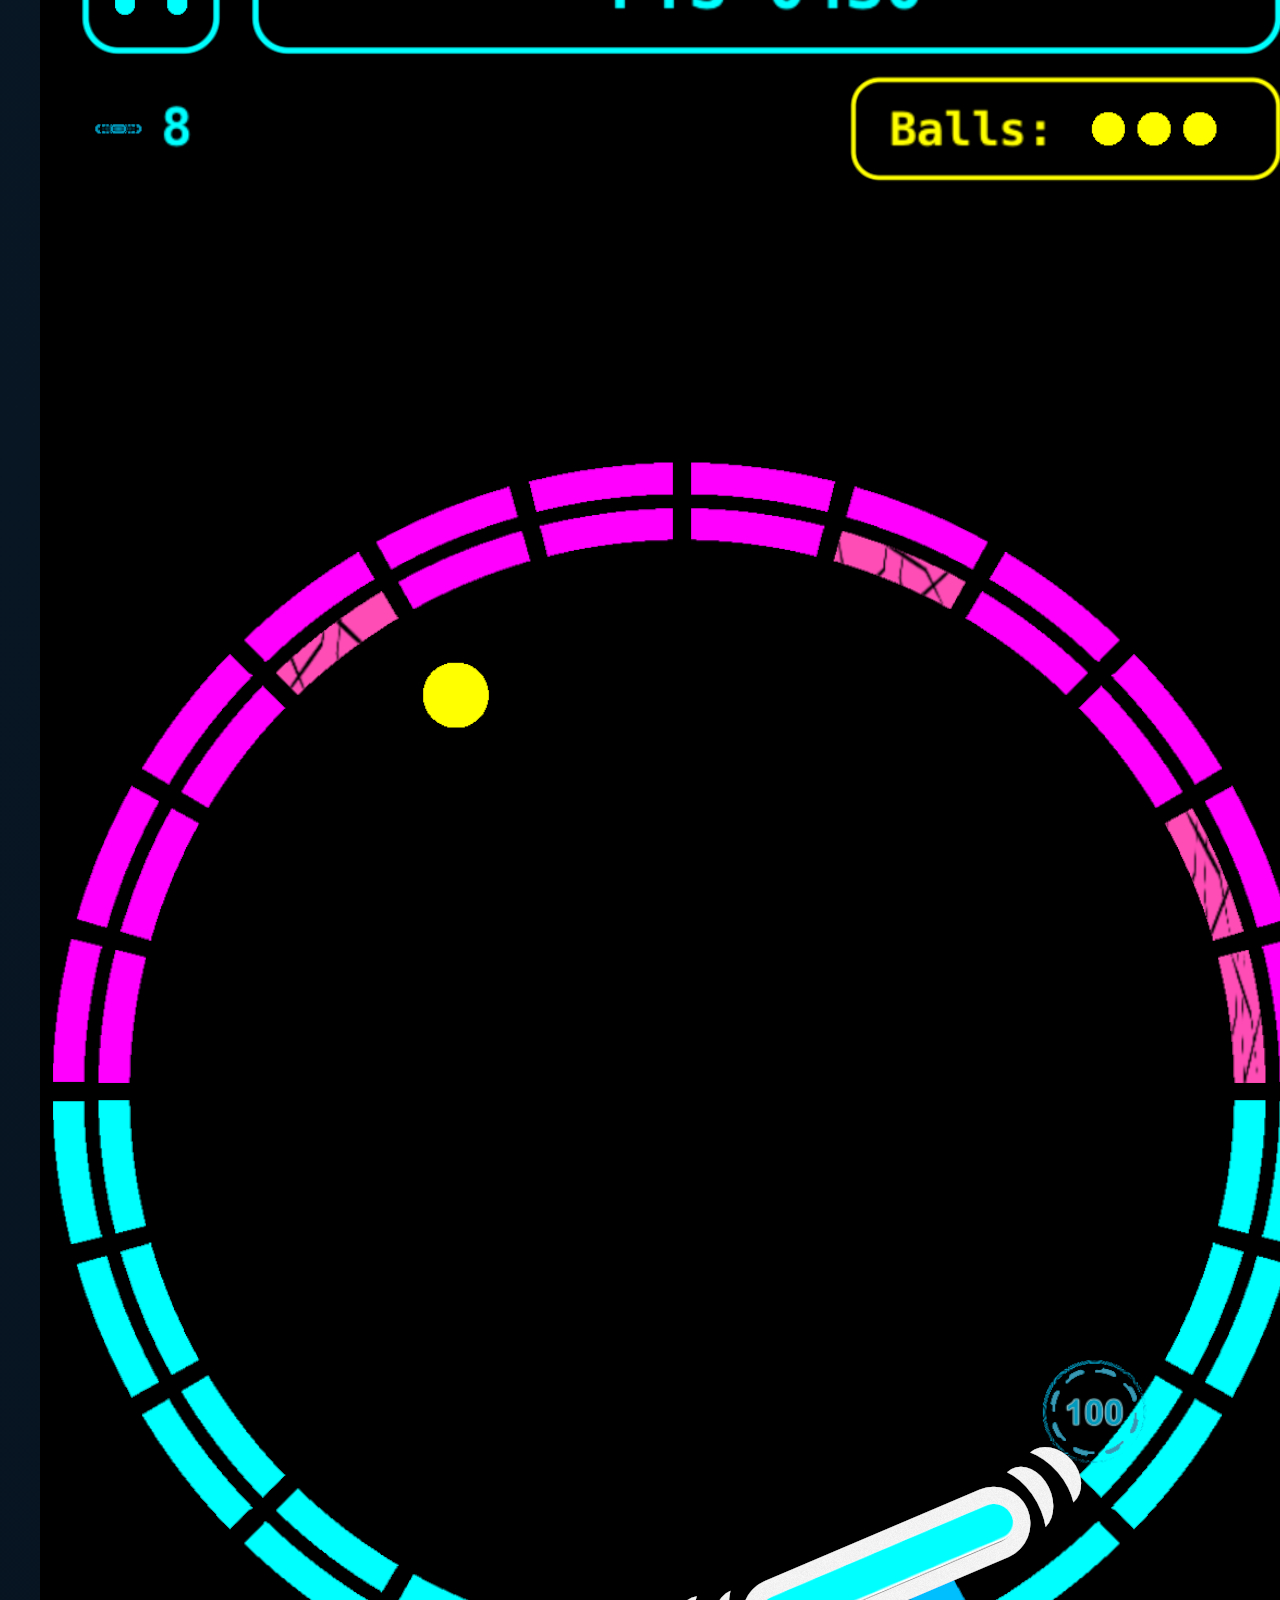
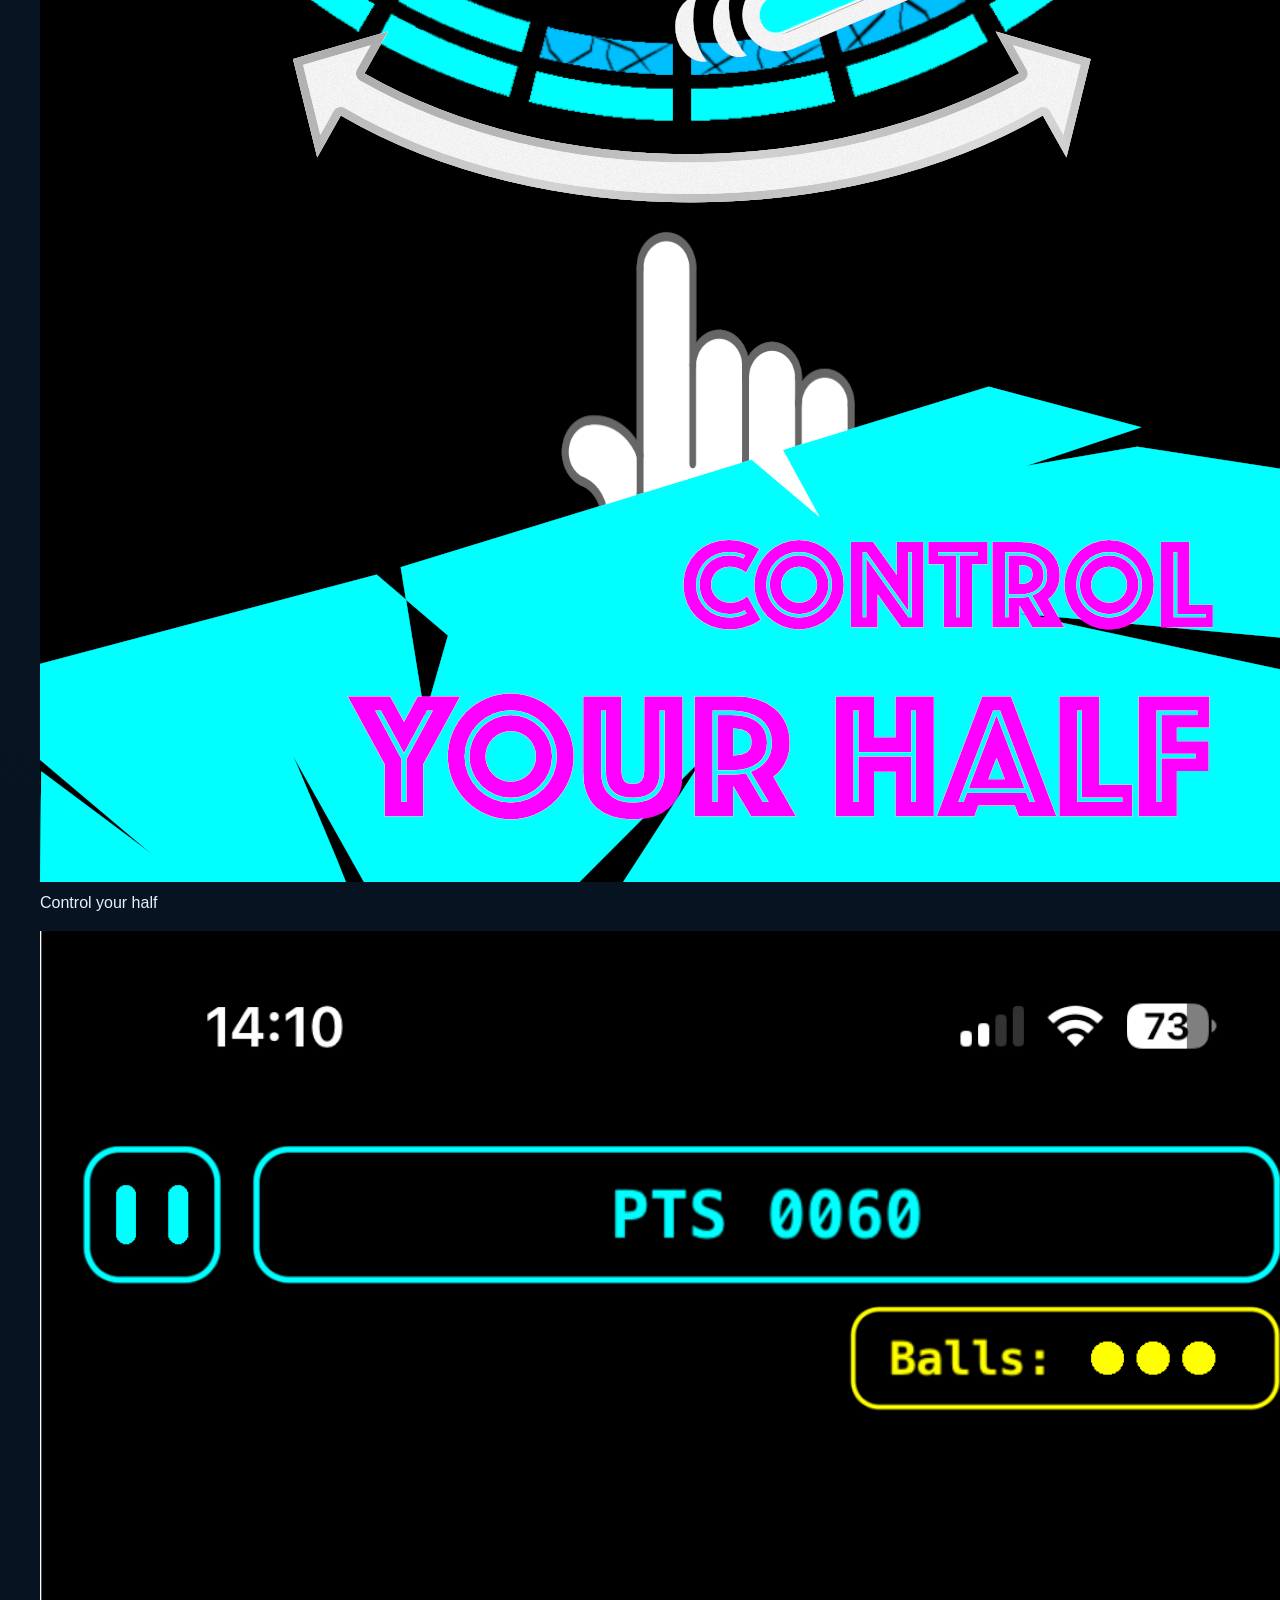
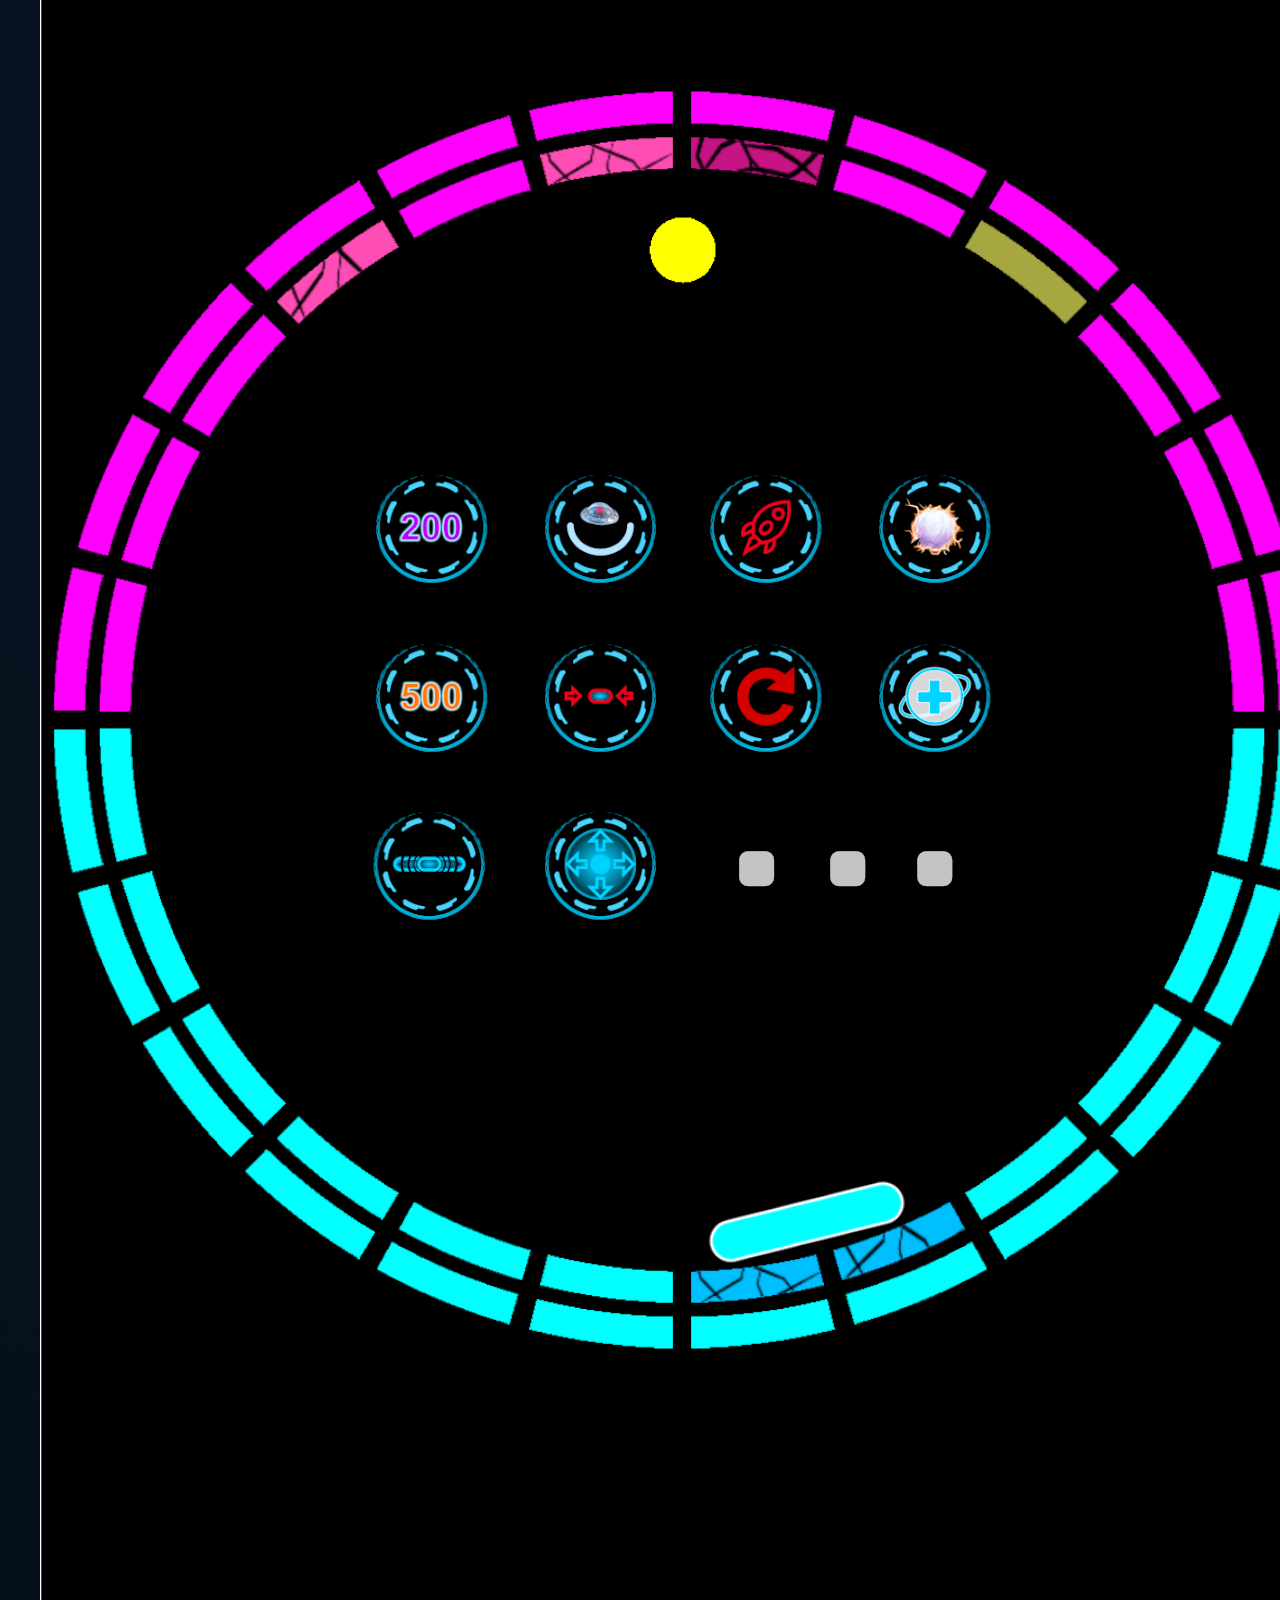
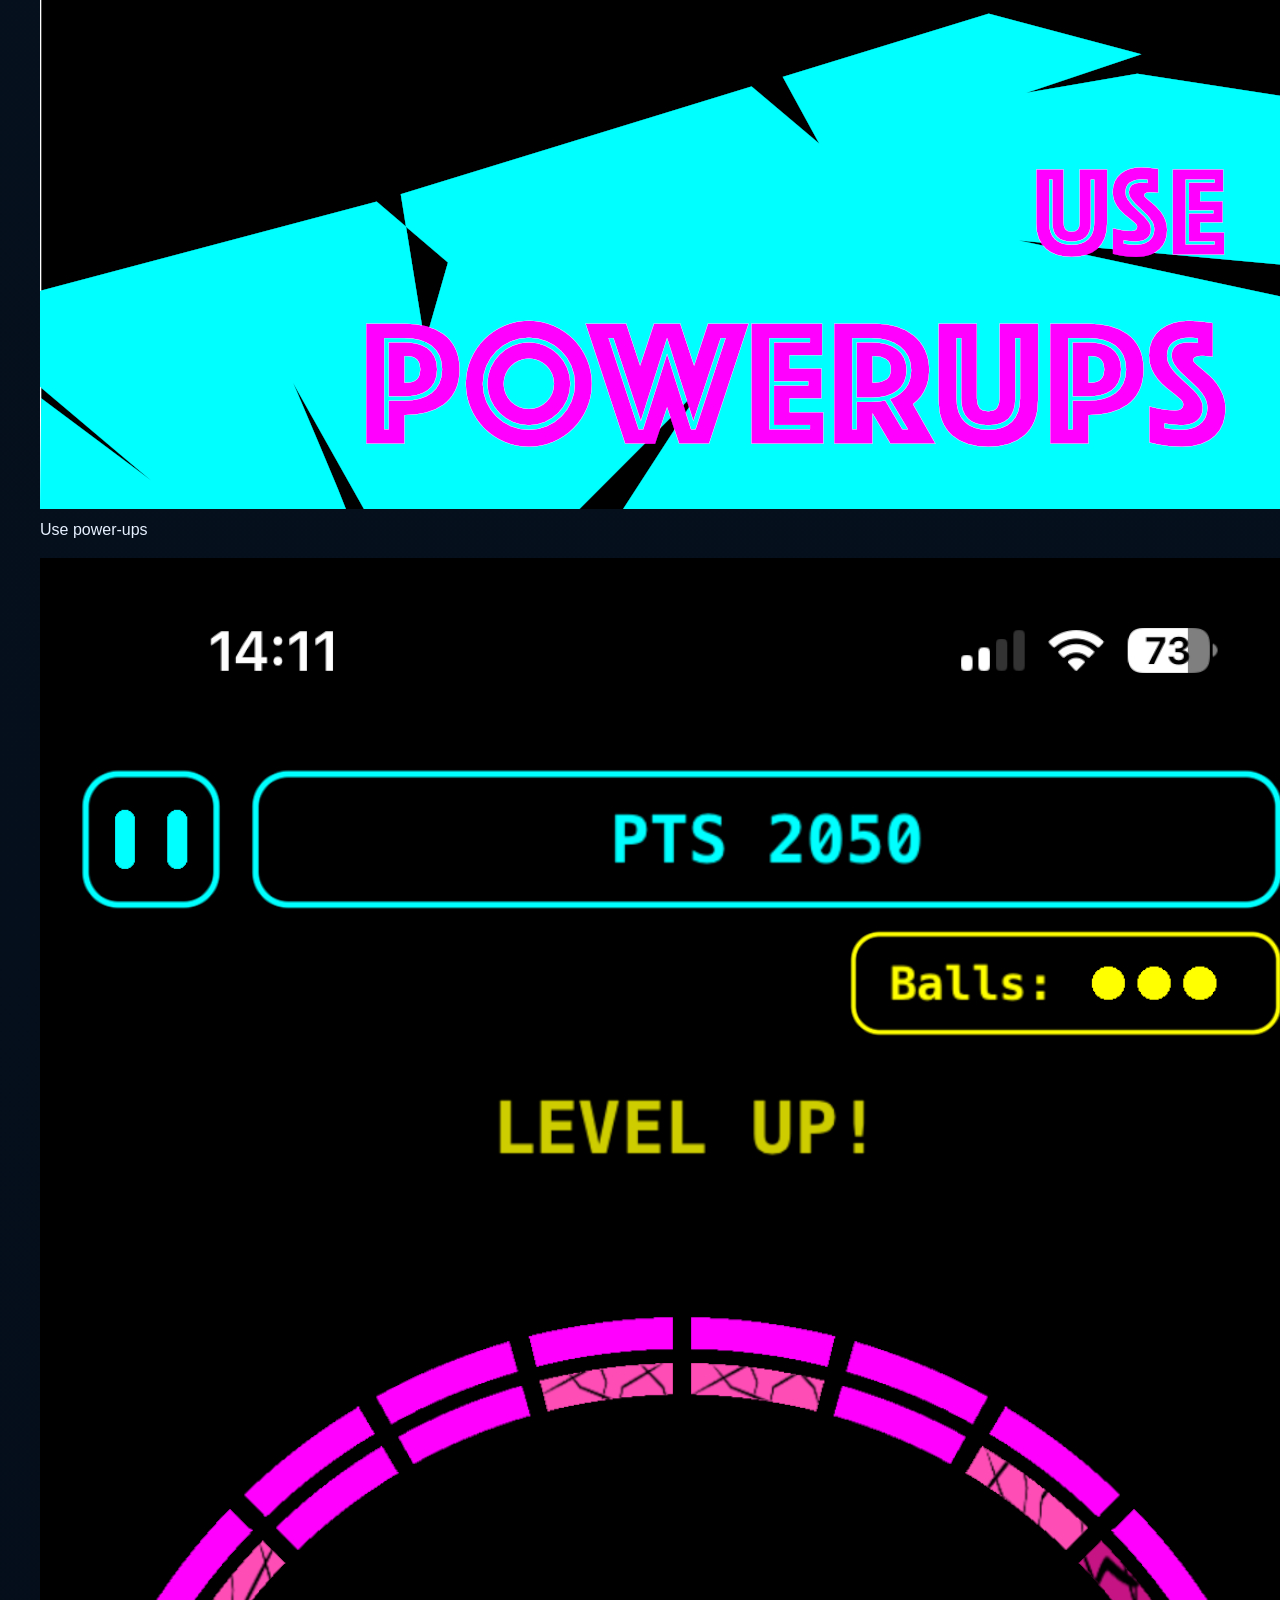
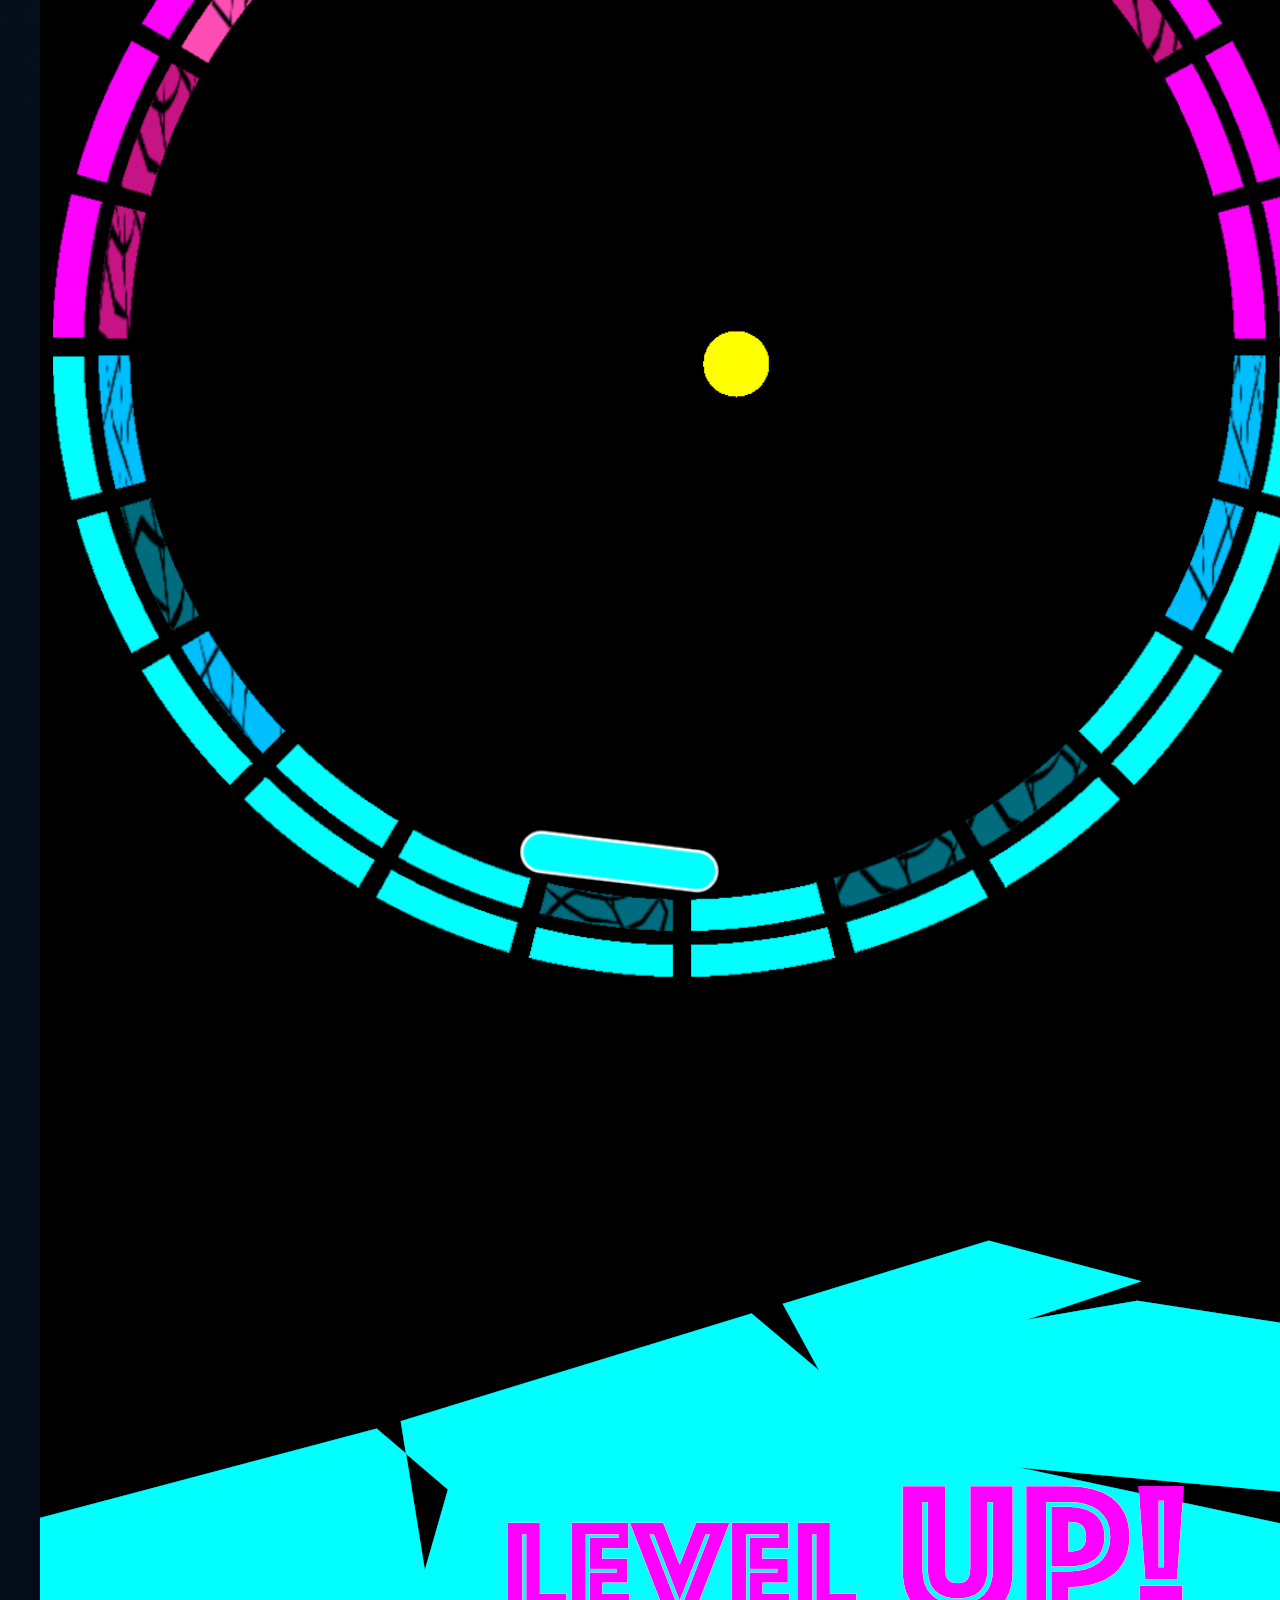
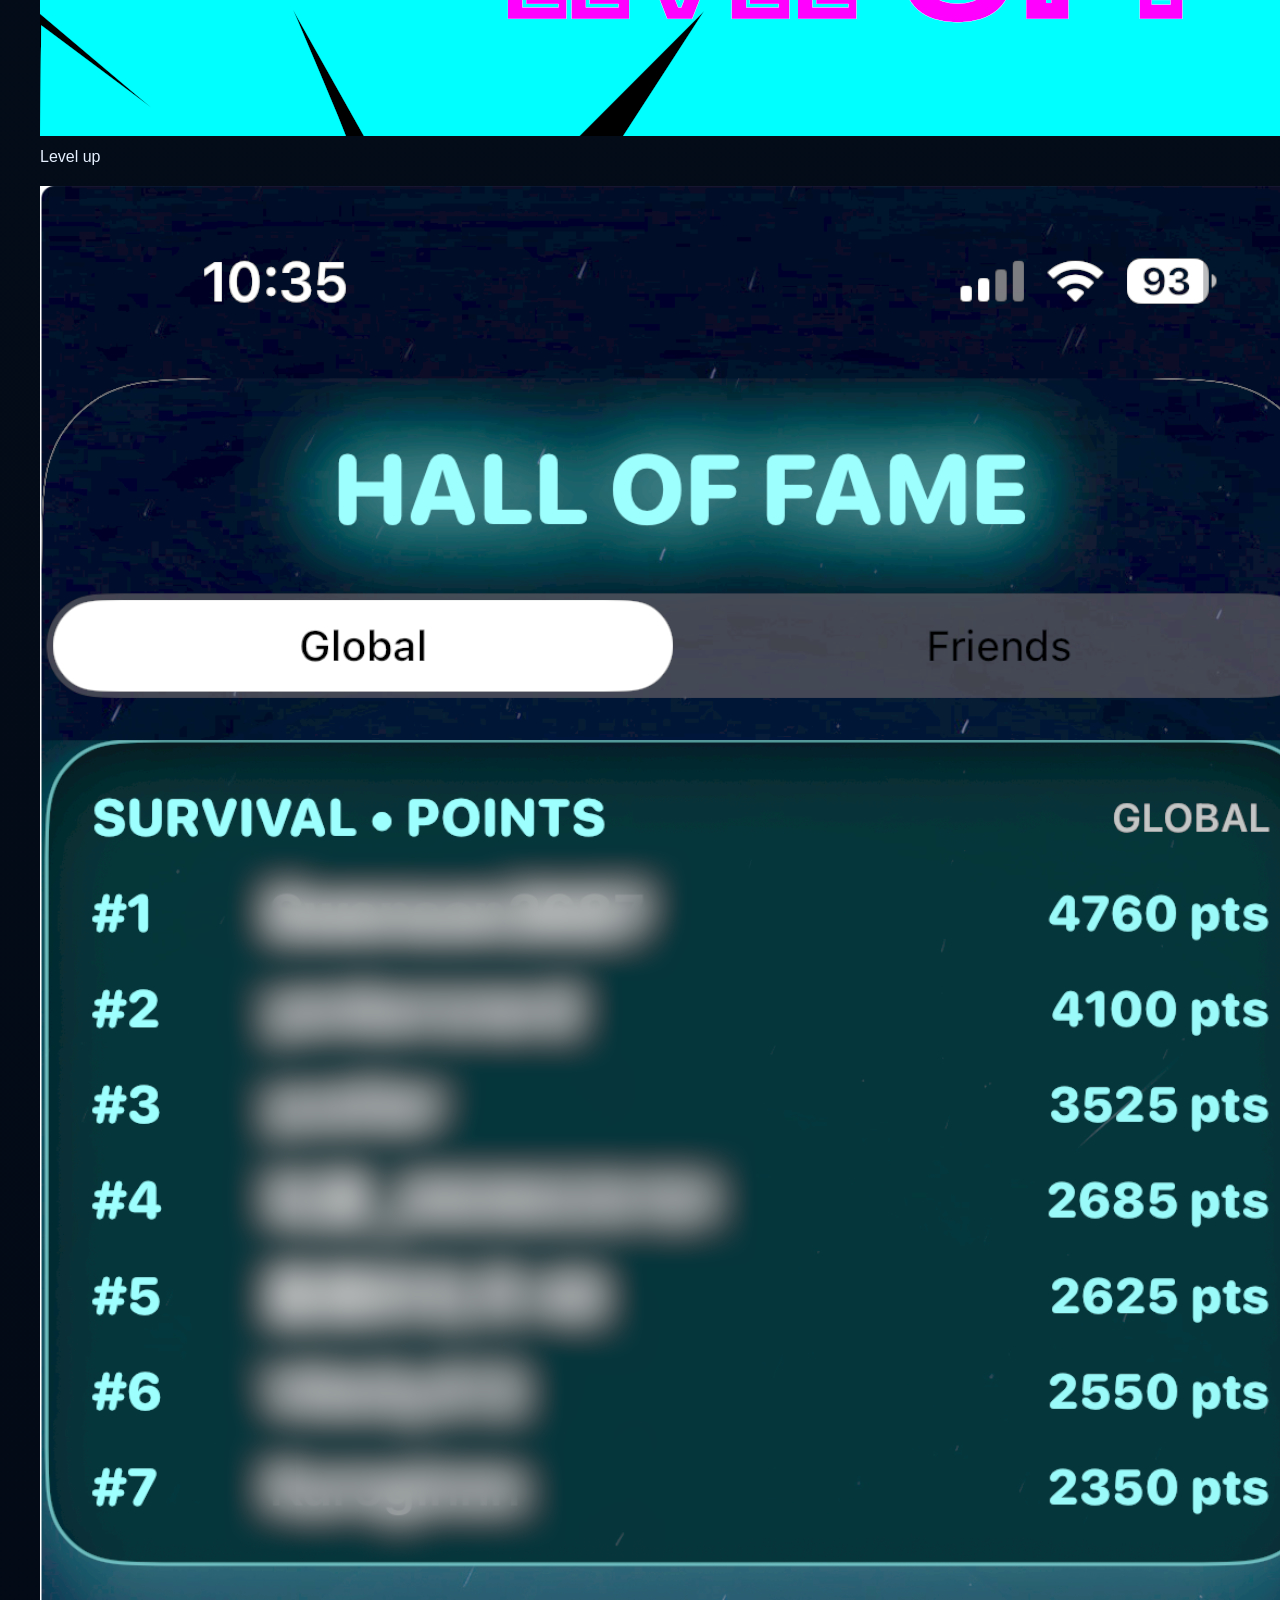
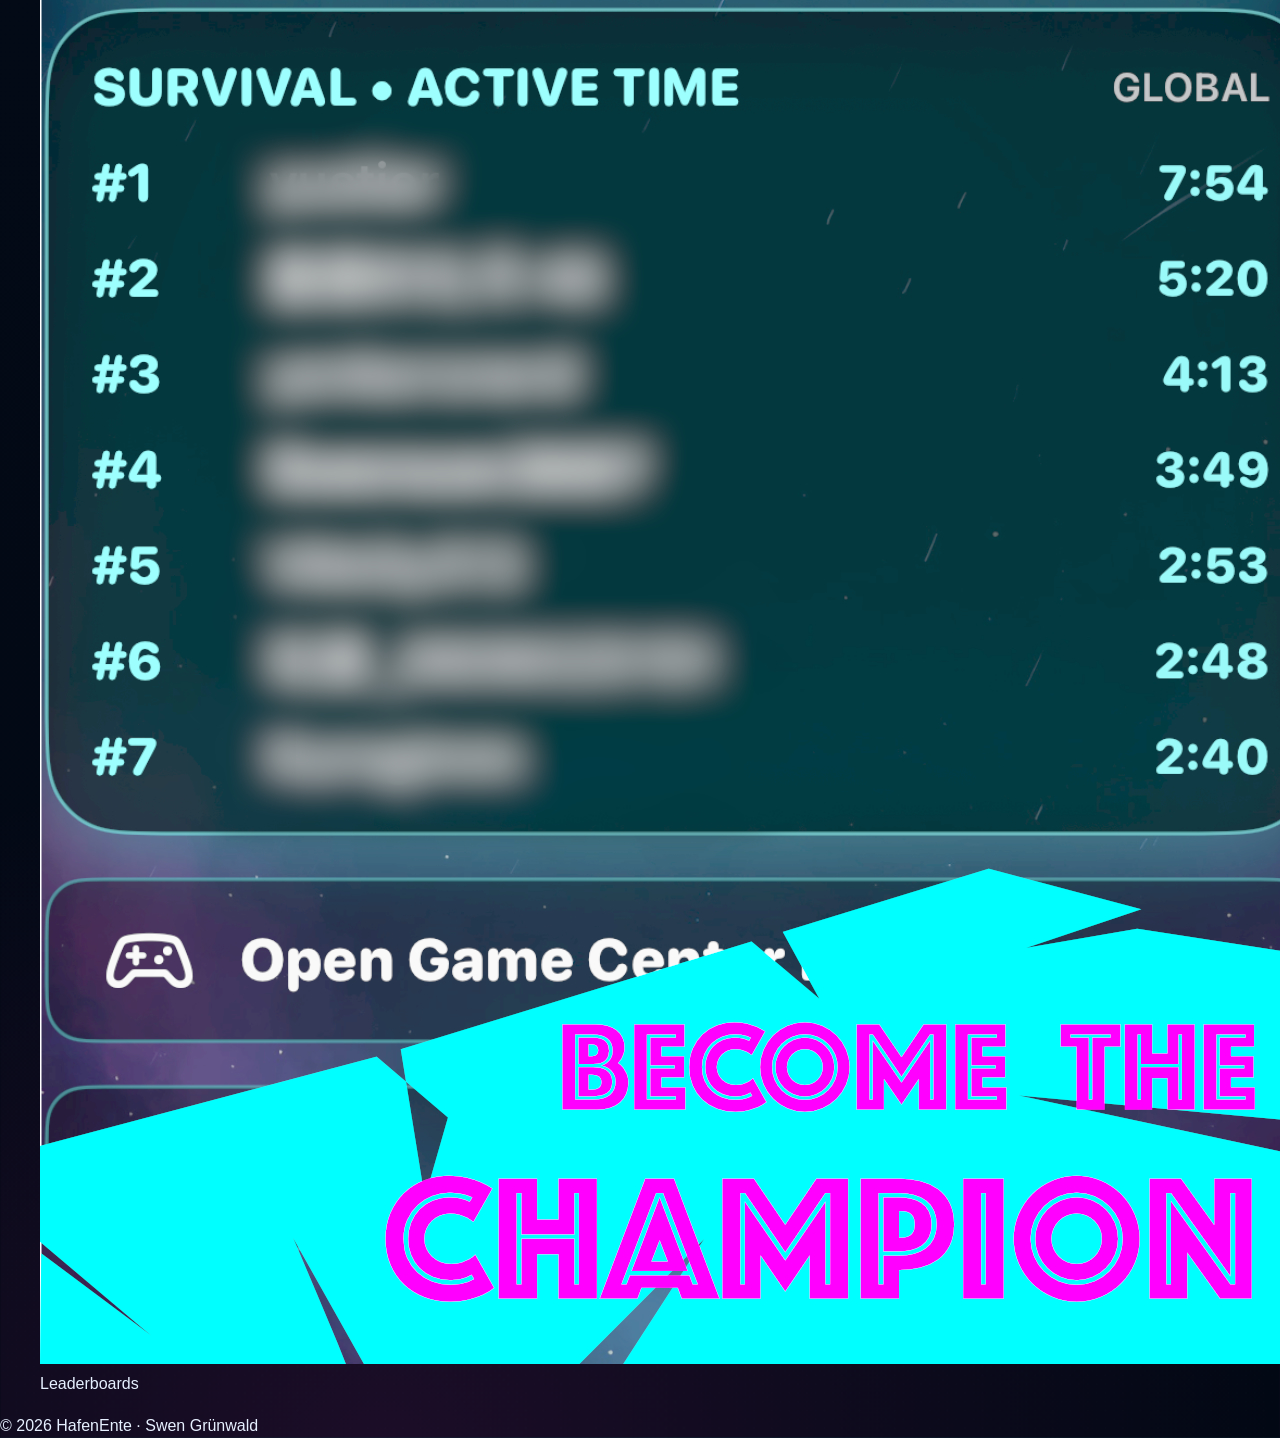
==== commit b1a273d9: "Update index.html" ====
--- a/index.html
+++ b/index.html
@@ -31,13 +31,13 @@
       <a class="header-store-link" href="https://apps.apple.com/us/app/arcbreaker-ringfall-arena/id6757078402" target="_blank" rel="noopener" aria-label="Download ArcBreaker on the App Store">
         <img class="header-badge" src="/assets/Download_on_the_App_Store_Badge_US.svg" alt="Download on the App Store" />
       </a>
+    </div>
 
-      <nav class="nav">
-        <a class="navlink" href="/" data-i18n="nav_home">Home</a>
-        <a class="navlink" href="/support/" data-i18n="nav_support">Support</a>
-        <a class="navlink" href="/privacy/" data-i18n="nav_privacy">Privacy</a>
-      </nav>
-    </div>
+    <nav class="nav">
+      <a class="navlink" href="/" data-i18n="nav_home">Home</a>
+      <a class="navlink" href="/support/" data-i18n="nav_support">Support</a>
+      <a class="navlink" href="/privacy/" data-i18n="nav_privacy">Privacy</a>
+    </nav>
   </div>
 </header>
 
--- a/site/style.css
+++ b/site/style.css
@@ -24,6 +24,8 @@
   line-height: 1.6;
 }
 
+/* Top bar / header */
+
 .top {
   padding: 16px 18px 10px;
   background: linear-gradient(180deg, rgba(2, 8, 20, 0.78), rgba(6, 20, 35, 0.60));
@@ -35,13 +37,15 @@
   z-index: 10;
 }
 
+/* 3-column grid: brand | lang+badge | nav */
+
 .topbar {
   max-width: 1100px;
   margin: 0 auto;
-  display: flex;
-  gap: 18px;
+  display: grid;
+  grid-template-columns: auto 1fr auto;
   align-items: center;
-  justify-content: space-between;
+  column-gap: 18px;
 }
 
 .brand {
@@ -78,11 +82,24 @@
   color: rgba(255, 155, 47, 0.95);
 }
 
+/* Center column: languages + header badge */
+
 .top-actions {
   display: flex;
   flex-direction: column;
-  gap: 10px;
-  align-items: flex-end;
+  gap: 8px;
+  align-items: center;
+}
+
+.header-store-link {
+  display: inline-flex;
+  text-decoration: none;
+}
+
+.header-badge {
+  width: 160px;
+  height: auto;
+  display: block;
 }
 
 .lang button {
@@ -100,6 +117,8 @@
   background: rgba(58, 110, 165, 0.45);
 }
 
+/* Right column: nav */
+
 .nav {
   display: flex;
   gap: 12px;
@@ -113,298 +132,4 @@
   opacity: 0.9;
   padding: 6px 12px;
   border-radius: 999px;
-  border: 1px solid rgba(58, 110, 165, 0.25);
-  background: rgba(2, 8, 20, 0.22);
-}
-
-.navlink:hover {
-  opacity: 1;
-  border-color: rgba(47, 242, 255, 0.30);
-}
-
-main {
-  max-width: 1100px;
-  margin: 0 auto;
-  padding: 22px 18px 24px;
-}
-
-section {
-  background: rgba(2, 8, 20, 0.55);
-  border-radius: 18px;
-  padding: 22px;
-  margin-bottom: 18px;
-  border: 1px solid rgba(47, 242, 255, 0.12);
-  box-shadow: 0 18px 60px rgba(0,0,0,0.25);
-}
-
-h2, h3 {
-  color: #9fd3ff;
-  margin-top: 0;
-}
-
-a {
-  color: var(--cyan);
-}
-
-footer {
-  text-align: center;
-  padding: 18px;
-  font-size: 0.85rem;
-  color: rgba(155, 182, 211, 0.9);
-  background: rgba(2, 8, 20, 0.35);
-  border-top: 1px solid rgba(47, 242, 255, 0.10);
-}
-
-.hero {
-  display: grid;
-  grid-template-columns: 1.25fr 0.85fr;
-  gap: 18px;
-  align-items: stretch;
-}
-
-.hero-card {
-  border-radius: 18px;
-  border: 1px solid rgba(47, 242, 255, 0.18);
-  background: radial-gradient(900px 280px at 30% 0%, rgba(47, 242, 255, 0.18), rgba(2, 8, 20, 0.0)),
-              rgba(2, 8, 20, 0.18);
-  padding: 18px;
-}
-
-.hero-title {
-  margin-bottom: 10px;
-}
-
-.hero-title-line {
-  font-weight: 950;
-  letter-spacing: 0.12em;
-  font-size: 44px;
-  line-height: 1.0;
-  color: rgba(47, 242, 255, 0.96);
-  text-shadow: 0 0 28px rgba(47, 242, 255, 0.25);
-}
-
-.hero-sub {
-  margin-top: 6px;
-  font-weight: 900;
-  letter-spacing: 0.18em;
-  font-size: 14px;
-  color: rgba(255, 155, 47, 0.95);
-}
-
-.hero-copy {
-  font-size: 1.05rem;
-  color: rgba(230, 240, 255, 0.92);
-  margin: 0;
-}
-
-.cta-row {
-  margin-top: 14px;
-  display: flex;
-  gap: 12px;
-  flex-wrap: wrap;
-  align-items: center;
-}
-
-.primary {
-  display: inline-flex;
-  gap: 12px;
-  align-items: center;
-  text-decoration: none;
-  padding: 10px 14px;
-  border-radius: 999px;
-  border: 1px solid rgba(47, 242, 255, 0.30);
-  background: linear-gradient(90deg, rgba(47, 242, 255, 0.16), rgba(255, 59, 212, 0.10));
-}
-
-.primary:hover {
-  border-color: rgba(255, 59, 212, 0.35);
-}
-
-.pill {
-  font-weight: 900;
-  letter-spacing: 0.06em;
-  text-transform: uppercase;
-  color: rgba(230, 240, 255, 0.95);
-}
-
-.badge {
-  width: 170px;
-  height: auto;
-}
-
-.secondary {
-  text-decoration: none;
-  color: rgba(230, 240, 255, 0.92);
-  padding: 10px 14px;
-  border-radius: 999px;
-  border: 1px solid rgba(58, 110, 165, 0.35);
-  background: rgba(2, 8, 20, 0.20);
-}
-
-.secondary:hover {
-  border-color: rgba(47, 242, 255, 0.25);
-}
-
-.storecard {
-  text-decoration: none;
-  color: var(--text-main);
-  border-radius: 18px;
-  border: 1px solid rgba(47, 242, 255, 0.18);
-  background: radial-gradient(700px 260px at 30% 0%, rgba(47, 242, 255, 0.14), rgba(2, 8, 20, 0.0)),
-              rgba(2, 8, 20, 0.18);
-  padding: 16px;
-  display: grid;
-  gap: 14px;
-  align-content: start;
-}
-
-.storecard:hover {
-  border-color: rgba(255, 59, 212, 0.30);
-}
-
-.store-top {
-  display: flex;
-  gap: 12px;
-  align-items: center;
-}
-
-.storeicon {
-  width: 82px;
-  height: 82px;
-  border-radius: 22px;
-  border: 1px solid rgba(47, 242, 255, 0.20);
-  box-shadow: 0 14px 40px rgba(0,0,0,0.35);
-}
-
-.storename {
-  font-weight: 950;
-  letter-spacing: 0.06em;
-  text-transform: uppercase;
-  color: rgba(47, 242, 255, 0.95);
-  text-shadow: 0 0 26px rgba(47, 242, 255, 0.20);
-  line-height: 1.15;
-}
-
-.storehint {
-  margin-top: 6px;
-  font-size: 0.92rem;
-  color: rgba(155, 182, 211, 0.95);
-}
-
-.availability-card {
-  border-radius: 14px;
-  border: 1px solid rgba(47, 242, 255, 0.14);
-  background: rgba(2, 8, 20, 0.25);
-  padding: 14px;
-}
-
-.avail-title {
-  font-weight: 950;
-  letter-spacing: 0.08em;
-  text-transform: uppercase;
-  color: rgba(230, 240, 255, 0.92);
-}
-
-.avail-list {
-  margin-top: 10px;
-  display: flex;
-  flex-wrap: wrap;
-  gap: 8px;
-}
-
-.chip {
-  padding: 6px 10px;
-  border-radius: 999px;
-  border: 1px solid rgba(58, 110, 165, 0.35);
-  background: rgba(2, 8, 20, 0.30);
-  color: rgba(230, 240, 255, 0.92);
-  font-weight: 700;
-  font-size: 0.92rem;
-}
-
-.gallery.modern {
-  display: grid;
-  grid-template-columns: repeat(auto-fit, minmax(240px, 1fr));
-  gap: 14px;
-}
-
-figure {
-  margin: 0;
-}
-
-.shot {
-  width: 100%;
-  height: auto;
-  aspect-ratio: 9 / 16;
-  object-fit: contain;
-  border-radius: 14px;
-  border: 1px solid rgba(47, 242, 255, 0.20);
-  background: rgba(2, 8, 20, 0.35);
-}
-
-figcaption {
-  margin-top: 8px;
-  color: rgba(155, 182, 211, 0.95);
-  font-size: 0.95rem;
-}
-
-.muted {
-  color: rgba(155, 182, 211, 0.95);
-}
-
-.form {
-  display: grid;
-  gap: 10px;
-}
-
-label {
-  font-weight: 600;
-  color: rgba(230, 240, 255, 0.9);
-}
-
-input, textarea {
-  width: 100%;
-  box-sizing: border-box;
-  padding: 10px 12px;
-  border-radius: 12px;
-  border: 1px solid rgba(58, 110, 165, 0.35);
-  background: rgba(2, 8, 20, 0.35);
-  color: var(--text-main);
-}
-
-input::placeholder, textarea::placeholder {
-  color: rgba(155, 182, 211, 0.75);
-}
-
-.cta {
-  display: inline-block;
-  padding: 10px 14px;
-  border-radius: 999px;
-  background: rgba(47, 242, 255, 0.95);
-  color: rgba(2, 8, 20, 0.92);
-  text-decoration: none;
-  font-weight: 800;
-  border: 1px solid rgba(47, 242, 255, 0.35);
-}
-
-@media (max-width: 900px) {
-  body {
-    background-attachment: scroll;
-  }
-  .hero {
-    grid-template-columns: 1fr;
-  }
-  .topbar {
-    flex-direction: column;
-    align-items: stretch;
-  }
-  .top-actions {
-    align-items: center;
-  }
-  .nav {
-    justify-content: center;
-  }
-  .hero-title-line {
-    font-size: 38px;
-  }
-}
+  border: 1px solid
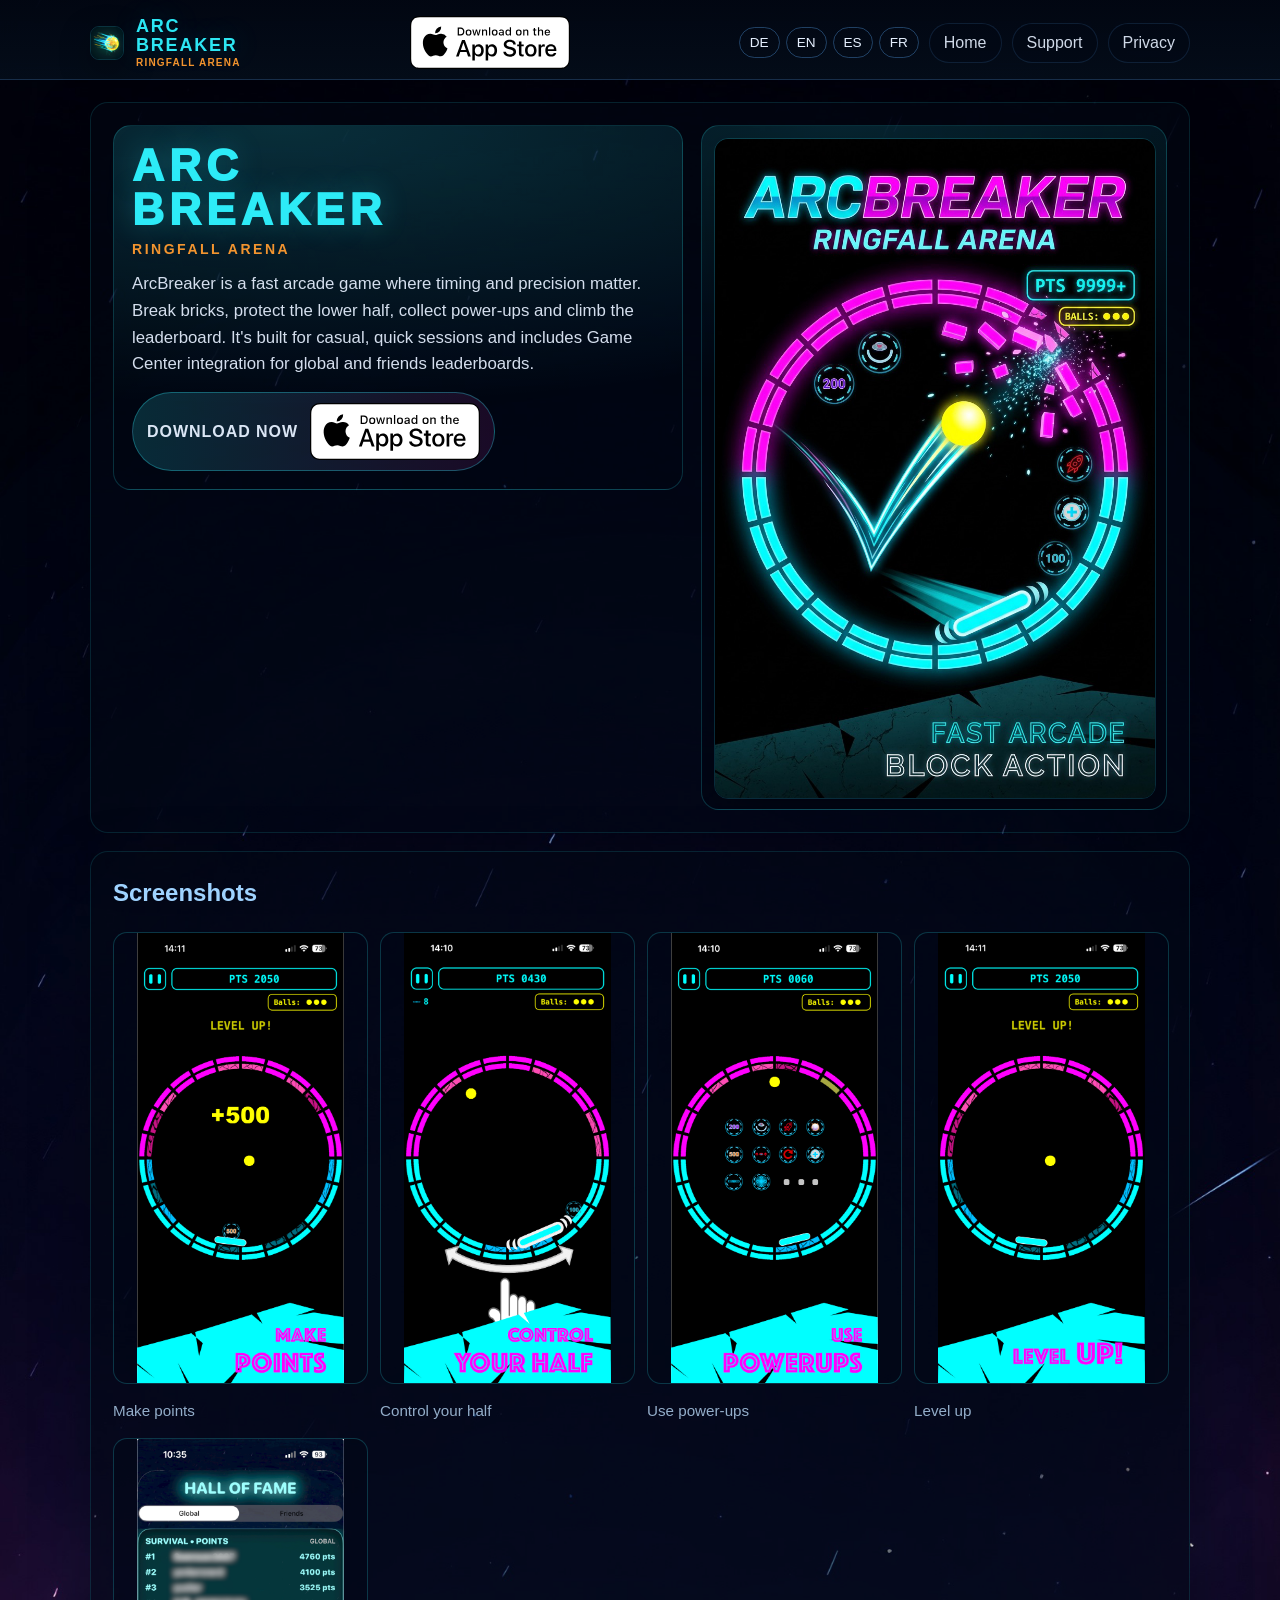
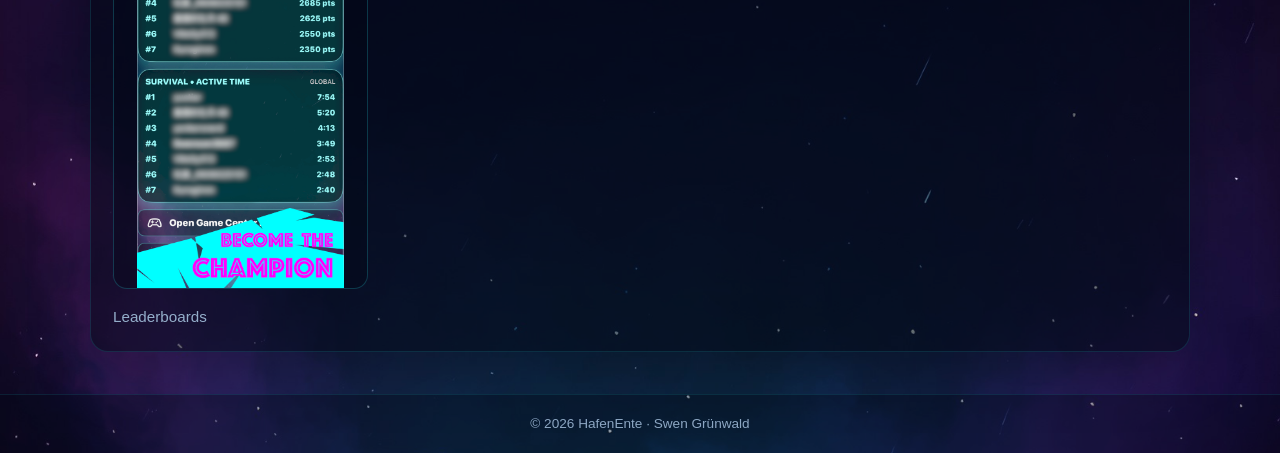
==== commit 3c3e9738: "Update index.html" ====
--- a/index.html
+++ b/index.html
@@ -20,7 +20,11 @@
       </div>
     </div>
 
-    <div class="top-actions">
+    <a class="header-store-link" href="https://apps.apple.com/us/app/arcbreaker-ringfall-arena/id6757078402" target="_blank" rel="noopener" aria-label="Download ArcBreaker on the App Store">
+      <img class="header-badge" src="/assets/Download_on_the_App_Store_Badge_US.svg" alt="Download on the App Store" />
+    </a>
+
+    <div class="nav-group">
       <div class="lang" aria-label="Language">
         <button onclick="setLang('de')">DE</button>
         <button onclick="setLang('en')">EN</button>
@@ -28,16 +32,12 @@
         <button onclick="setLang('fr')">FR</button>
       </div>
 
-      <a class="header-store-link" href="https://apps.apple.com/us/app/arcbreaker-ringfall-arena/id6757078402" target="_blank" rel="noopener" aria-label="Download ArcBreaker on the App Store">
-        <img class="header-badge" src="/assets/Download_on_the_App_Store_Badge_US.svg" alt="Download on the App Store" />
-      </a>
+      <nav class="nav">
+        <a class="navlink" href="/" data-i18n="nav_home">Home</a>
+        <a class="navlink" href="/support/" data-i18n="nav_support">Support</a>
+        <a class="navlink" href="/privacy/" data-i18n="nav_privacy">Privacy</a>
+      </nav>
     </div>
-
-    <nav class="nav">
-      <a class="navlink" href="/" data-i18n="nav_home">Home</a>
-      <a class="navlink" href="/support/" data-i18n="nav_support">Support</a>
-      <a class="navlink" href="/privacy/" data-i18n="nav_privacy">Privacy</a>
-    </nav>
   </div>
 </header>
 
@@ -163,12 +163,12 @@
   const dict = i18n[lang] || i18n.en;
   document.documentElement.lang = lang;
 
-  document.querySelectorAll('[data-i18n]').forEach(el => {
-    const key = el.getAttribute('data-i18n');
+  document.querySelectorAll("[data-i18n]").forEach(el => {
+    const key = el.getAttribute("data-i18n");
     if (dict[key]) el.textContent = dict[key];
   });
 
-  document.getElementById('heroCopy').textContent = dict.hero;
+  document.getElementById("heroCopy").textContent = dict.hero;
 }
 
 function setLang(lang) {
--- a/site/style.css
+++ b/site/style.css
@@ -37,7 +37,7 @@
   z-index: 10;
 }
 
-/* 3-column grid: brand | lang+badge | nav */
+/* 3-column grid: brand | badge | lang+tabs */
 
 .topbar {
   max-width: 1100px;
@@ -82,17 +82,11 @@
   color: rgba(255, 155, 47, 0.95);
 }
 
-/* Center column: languages + header badge */
-
-.top-actions {
-  display: flex;
-  flex-direction: column;
-  gap: 8px;
-  align-items: center;
-}
+/* Center: App Store badge */
 
 .header-store-link {
   display: inline-flex;
+  justify-content: center;
   text-decoration: none;
 }
 
@@ -100,6 +94,20 @@
   width: 160px;
   height: auto;
   display: block;
+}
+
+/* Right: language + nav */
+
+.nav-group {
+  display: flex;
+  gap: 10px;
+  align-items: center;
+  justify-content: flex-end;
+}
+
+.lang {
+  display: inline-flex;
+  gap: 6px;
 }
 
 .lang button {
@@ -107,7 +115,6 @@
   border: 1px solid rgba(58, 110, 165, 0.55);
   color: var(--text-main);
   padding: 7px 10px;
-  margin: 0 3px;
   border-radius: 999px;
   font-size: 0.85rem;
   cursor: pointer;
@@ -117,19 +124,320 @@
   background: rgba(58, 110, 165, 0.45);
 }
 
-/* Right column: nav */
-
 .nav {
   display: flex;
-  gap: 12px;
-  flex-wrap: wrap;
-  justify-content: flex-end;
+  gap: 10px;
+  flex-wrap: nowrap;
+  align-items: center;
 }
 
 .navlink {
   color: var(--text-main);
   text-decoration: none;
   opacity: 0.9;
-  padding: 6px 12px;
+  padding: 6px 14px;
   border-radius: 999px;
-  border: 1px solid
+  border: 1px solid rgba(58, 110, 165, 0.25);
+  background: rgba(2, 8, 20, 0.22);
+}
+
+.navlink:hover {
+  opacity: 1;
+  border-color: rgba(47, 242, 255, 0.30);
+}
+
+/* Main layout */
+
+main {
+  max-width: 1100px;
+  margin: 0 auto;
+  padding: 22px 18px 24px;
+}
+
+section {
+  background: rgba(2, 8, 20, 0.55);
+  border-radius: 18px;
+  padding: 22px;
+  margin-bottom: 18px;
+  border: 1px solid rgba(47, 242, 255, 0.12);
+  box-shadow: 0 18px 60px rgba(0,0,0,0.25);
+}
+
+h2, h3 {
+  color: #9fd3ff;
+  margin-top: 0;
+}
+
+a {
+  color: var(--cyan);
+}
+
+footer {
+  text-align: center;
+  padding: 18px;
+  font-size: 0.85rem;
+  color: rgba(155, 182, 211, 0.9);
+  background: rgba(2, 8, 20, 0.35);
+  border-top: 1px solid rgba(47, 242, 255, 0.10);
+}
+
+/* Hero + tiles (home) */
+
+.hero {
+  display: grid;
+  grid-template-columns: 1.1fr 0.9fr;
+  gap: 18px;
+  align-items: stretch;
+}
+
+.hero-card {
+  border-radius: 18px;
+  border: 1px solid rgba(47, 242, 255, 0.18);
+  background: radial-gradient(900px 280px at 30% 0%, rgba(47, 242, 255, 0.18), rgba(2, 8, 20, 0.0)),
+              rgba(2, 8, 20, 0.18);
+  padding: 18px;
+}
+
+.hero-title {
+  margin-bottom: 10px;
+}
+
+.hero-title-line {
+  font-weight: 950;
+  letter-spacing: 0.12em;
+  font-size: 44px;
+  line-height: 1.0;
+  color: rgba(47, 242, 255, 0.96);
+  text-shadow: 0 0 28px rgba(47, 242, 255, 0.25);
+}
+
+.hero-sub {
+  margin-top: 6px;
+  font-weight: 900;
+  letter-spacing: 0.18em;
+  font-size: 14px;
+  color: rgba(255, 155, 47, 0.95);
+}
+
+.hero-copy {
+  font-size: 1.05rem;
+  color: rgba(230, 240, 255, 0.92);
+  margin: 0;
+}
+
+.cta-row {
+  margin-top: 14px;
+  display: flex;
+  gap: 12px;
+  flex-wrap: wrap;
+  align-items: center;
+}
+
+.primary {
+  display: inline-flex;
+  gap: 12px;
+  align-items: center;
+  text-decoration: none;
+  padding: 10px 14px;
+  border-radius: 999px;
+  border: 1px solid rgba(47, 242, 255, 0.30);
+  background: linear-gradient(90deg, rgba(47, 242, 255, 0.16), rgba(255, 59, 212, 0.10));
+}
+
+.primary:hover {
+  border-color: rgba(255, 59, 212, 0.35);
+}
+
+.pill {
+  font-weight: 900;
+  letter-spacing: 0.06em;
+  text-transform: uppercase;
+  color: rgba(230, 240, 255, 0.95);
+}
+
+.badge {
+  width: 170px;
+  height: auto;
+}
+
+/* Right tile poster */
+
+.storecard {
+  border-radius: 18px;
+  border: 1px solid rgba(47, 242, 255, 0.18);
+  background: radial-gradient(700px 260px at 30% 0%, rgba(47, 242, 255, 0.14), rgba(2, 8, 20, 0.0)),
+              rgba(2, 8, 20, 0.18);
+  display: grid;
+  gap: 14px;
+  align-content: start;
+}
+
+.poster-card {
+  padding: 12px;
+  overflow: hidden;
+  align-content: stretch;
+}
+
+.poster-image {
+  display: block;
+  width: 100%;
+  height: 100%;
+  object-fit: cover;
+  border-radius: 14px;
+  border: 1px solid rgba(47, 242, 255, 0.16);
+  box-shadow: 0 14px 40px rgba(0,0,0,0.28);
+}
+
+/* Availability chips (unused but kept) */
+
+.availability-card {
+  border-radius: 14px;
+  border: 1px solid rgba(47, 242, 255, 0.14);
+  background: rgba(2, 8, 20, 0.25);
+  padding: 14px;
+}
+
+.avail-title {
+  font-weight: 950;
+  letter-spacing: 0.08em;
+  text-transform: uppercase;
+  color: rgba(230, 240, 255, 0.92);
+}
+
+.avail-list {
+  margin-top: 10px;
+  display: flex;
+  flex-wrap: wrap;
+  gap: 8px;
+}
+
+.chip {
+  padding: 6px 10px;
+  border-radius: 999px;
+  border: 1px solid rgba(58, 110, 165, 0.35);
+  background: rgba(2, 8, 20, 0.30);
+  color: rgba(230, 240, 255, 0.92);
+  font-weight: 700;
+  font-size: 0.92rem;
+}
+
+/* Screenshots */
+
+.gallery.modern {
+  display: grid;
+  grid-template-columns: repeat(auto-fit, minmax(240px, 1fr));
+  gap: 14px;
+}
+
+figure {
+  margin: 0;
+}
+
+.shot {
+  width: 100%;
+  height: auto;
+  aspect-ratio: 9 / 16;
+  object-fit: contain;
+  border-radius: 14px;
+  border: 1px solid rgba(47, 242, 255, 0.20);
+  background: rgba(2, 8, 20, 0.35);
+}
+
+figcaption {
+  margin-top: 8px;
+  color: rgba(155, 182, 211, 0.95);
+  font-size: 0.95rem;
+}
+
+/* Forms (support/privacy) */
+
+.muted {
+  color: rgba(155, 182, 211, 0.95);
+}
+
+.form {
+  display: grid;
+  gap: 10px;
+}
+
+label {
+  font-weight: 600;
+  color: rgba(230, 240, 255, 0.9);
+}
+
+input,
+textarea {
+  width: 100%;
+  box-sizing: border-box;
+  padding: 10px 12px;
+  border-radius: 12px;
+  border: 1px solid rgba(58, 110, 165, 0.35);
+  background: rgba(2, 8, 20, 0.35);
+  color: var(--text-main);
+}
+
+input::placeholder,
+textarea::placeholder {
+  color: rgba(155, 182, 211, 0.75);
+}
+
+.cta {
+  display: inline-block;
+  padding: 10px 14px;
+  border-radius: 999px;
+  background: rgba(47, 242, 255, 0.95);
+  color: rgba(2, 8, 20, 0.92);
+  text-decoration: none;
+  font-weight: 800;
+  border: 1px solid rgba(47, 242, 255, 0.35);
+}
+
+/* Responsive: phones, portrait */
+
+@media (max-width: 600px) {
+  main {
+    max-width: 420px;
+    margin: 0 auto;
+    padding: 18px 14px 24px;
+  }
+
+  section {
+    margin-bottom: 16px;
+  }
+
+  .hero {
+    grid-template-columns: 1fr;
+  }
+}
+
+/* Responsive: general mobile up to 900px */
+
+@media (max-width: 900px) {
+  body {
+    background-attachment: scroll;
+  }
+
+  .hero {
+    grid-template-columns: 1fr;
+  }
+
+  /* Stack header vertically on very small widths */
+  .topbar {
+    grid-template-columns: auto;
+    row-gap: 10px;
+    justify-items: center;
+  }
+
+  .nav-group {
+    flex-direction: column;
+    align-items: center;
+  }
+
+  .header-badge {
+    width: 140px;
+  }
+
+  .hero-title-line {
+    font-size: 38px;
+  }
+}
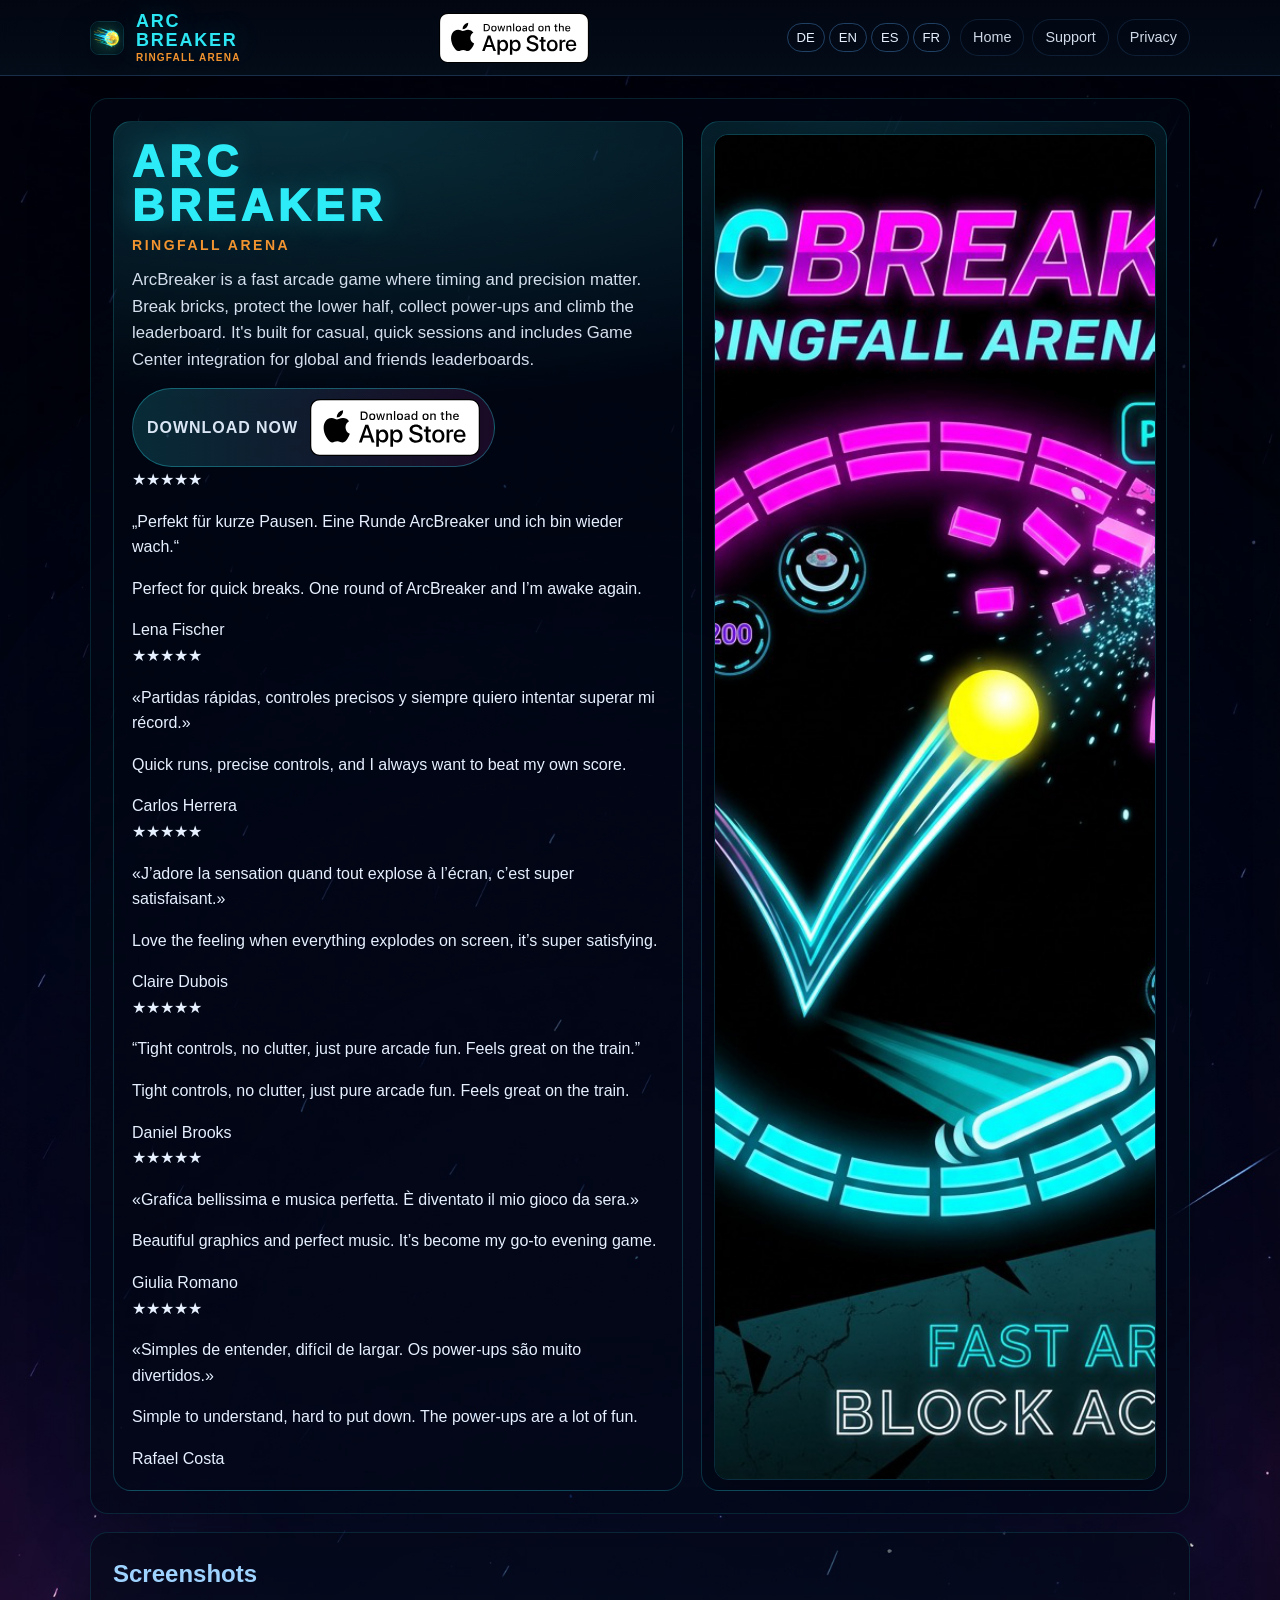
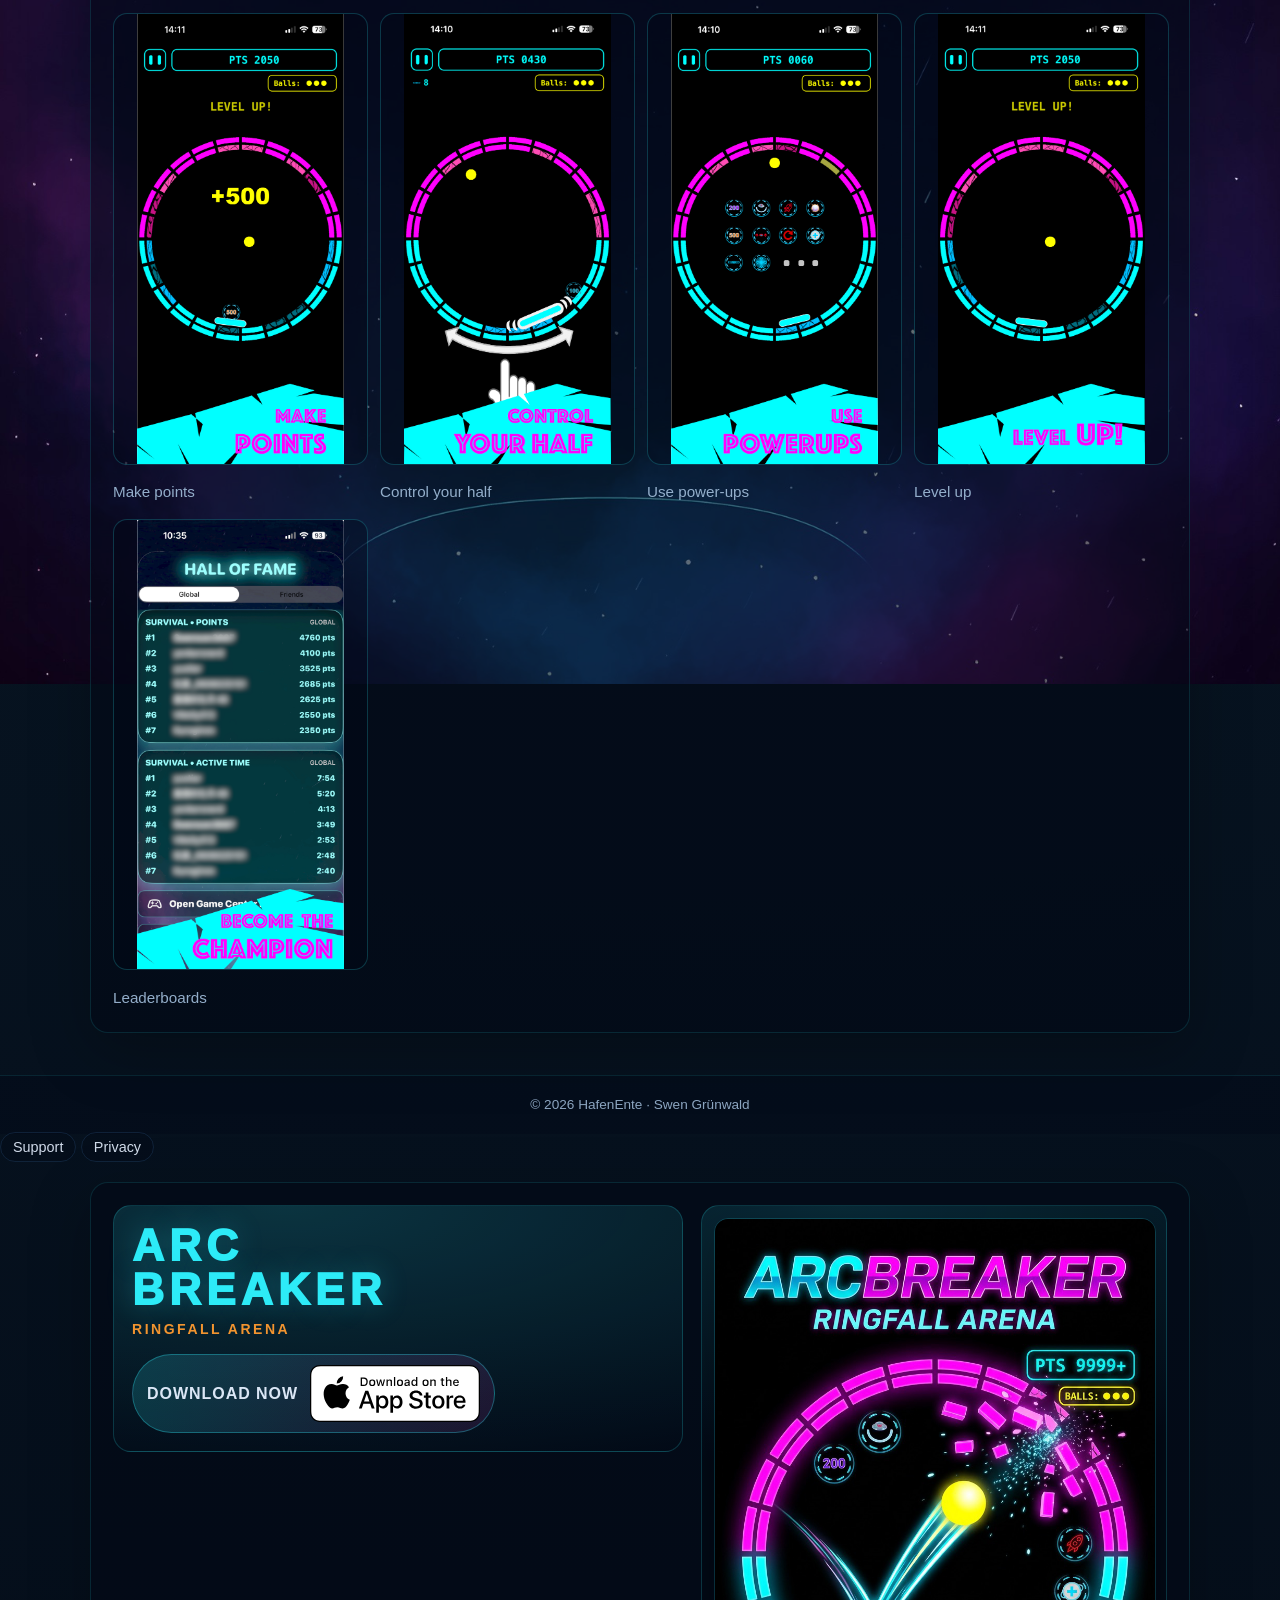
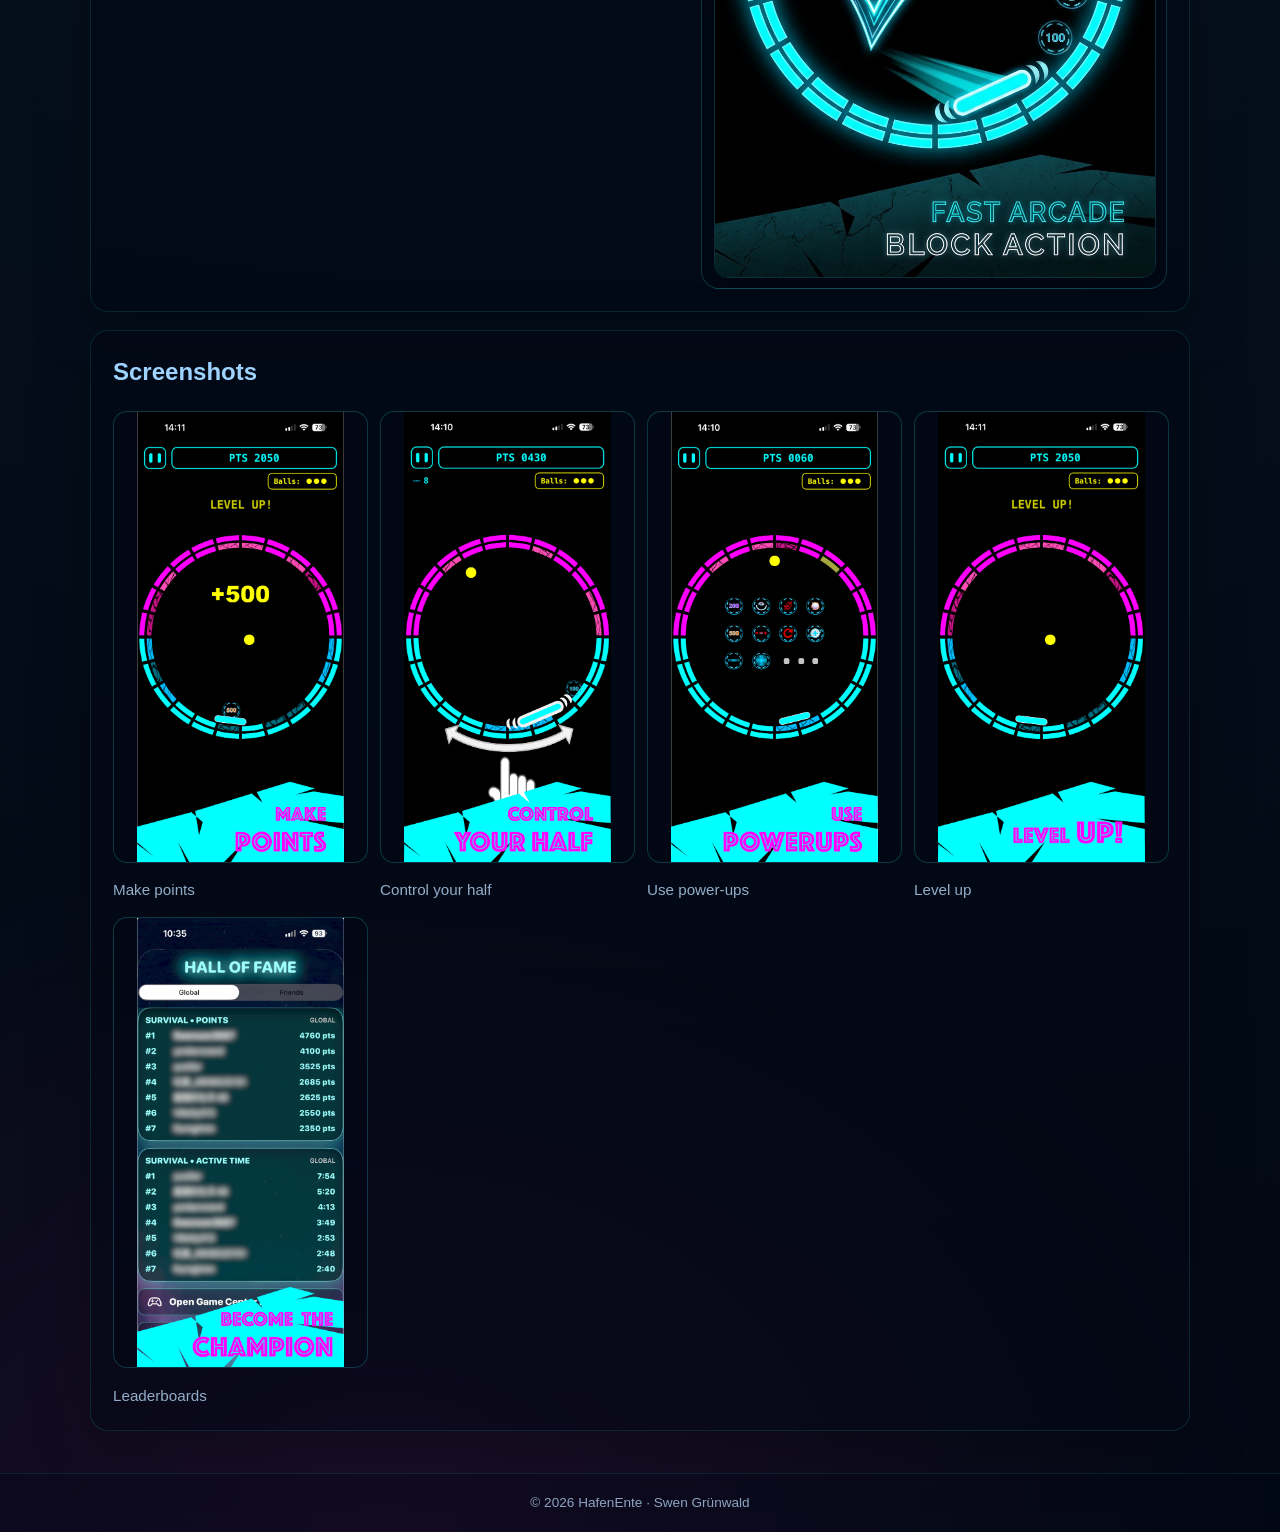
==== commit 83ccb9ed: "Update index.html" ====
--- a/index.html
+++ b/index.html
@@ -11,14 +11,14 @@
 <body>
 <header class="top">
   <div class="topbar">
-    <div class="brand">
+    <a class="brand" href="/">
       <img class="appicon" src="/assets/App_icon_2.png" alt="ArcBreaker app icon" />
       <div class="brandtext">
         <div class="title">ARC</div>
         <div class="title">BREAKER</div>
         <div class="subtitle">RINGFALL ARENA</div>
       </div>
-    </div>
+    </a>
 
     <a class="header-store-link" href="https://apps.apple.com/us/app/arcbreaker-ringfall-arena/id6757078402" target="_blank" rel="noopener" aria-label="Download ArcBreaker on the App Store">
       <img class="header-badge" src="/assets/Download_on_the_App_Store_Badge_US.svg" alt="Download on the App Store" />
@@ -58,6 +58,69 @@
             <span class="pill" data-i18n="download_now">Download now</span>
             <img class="badge" src="/assets/Download_on_the_App_Store_Badge_US.svg" alt="Download on the App Store" />
           </a>
+        </div>
+
+        <!-- Rotating reviews strip -->
+        <div class="reviews-strip" aria-label="Player reviews">
+          <article class="review-card active">
+            <div class="review-stars">★★★★★</div>
+            <p class="review-text">„Perfekt für kurze Pausen. Eine Runde ArcBreaker und ich bin wieder wach.“</p>
+            <p class="review-text-en">Perfect for quick breaks. One round of ArcBreaker and I’m awake again.</p>
+            <div class="review-footer">
+              <div class="review-avatar"></div>
+              <span class="review-name">Lena Fischer</span>
+            </div>
+          </article>
+
+          <article class="review-card">
+            <div class="review-stars">★★★★★</div>
+            <p class="review-text">«Partidas rápidas, controles precisos y siempre quiero intentar superar mi récord.»</p>
+            <p class="review-text-en">Quick runs, precise controls, and I always want to beat my own score.</p>
+            <div class="review-footer">
+              <div class="review-avatar"></div>
+              <span class="review-name">Carlos Herrera</span>
+            </div>
+          </article>
+
+          <article class="review-card">
+            <div class="review-stars">★★★★★</div>
+            <p class="review-text">«J’adore la sensation quand tout explose à l’écran, c’est super satisfaisant.»</p>
+            <p class="review-text-en">Love the feeling when everything explodes on screen, it’s super satisfying.</p>
+            <div class="review-footer">
+              <div class="review-avatar"></div>
+              <span class="review-name">Claire Dubois</span>
+            </div>
+          </article>
+
+          <article class="review-card">
+            <div class="review-stars">★★★★★</div>
+            <p class="review-text">“Tight controls, no clutter, just pure arcade fun. Feels great on the train.”</p>
+            <p class="review-text-en">Tight controls, no clutter, just pure arcade fun. Feels great on the train.</p>
+            <div class="review-footer">
+              <div class="review-avatar"></div>
+              <span class="review-name">Daniel Brooks</span>
+            </div>
+          </article>
+
+          <article class="review-card">
+            <div class="review-stars">★★★★★</div>
+            <p class="review-text">«Grafica bellissima e musica perfetta. È diventato il mio gioco da sera.»</p>
+            <p class="review-text-en">Beautiful graphics and perfect music. It’s become my go‑to evening game.</p>
+            <div class="review-footer">
+              <div class="review-avatar"></div>
+              <span class="review-name">Giulia Romano</span>
+            </div>
+          </article>
+
+          <article class="review-card">
+            <div class="review-stars">★★★★★</div>
+            <p class="review-text">«Simples de entender, difícil de largar. Os power‑ups são muito divertidos.»</p>
+            <p class="review-text-en">Simple to understand, hard to put down. The power‑ups are a lot of fun.</p>
+            <div class="review-footer">
+              <div class="review-avatar"></div>
+              <span class="review-name">Rafael Costa</span>
+            </div>
+          </article>
         </div>
       </div>
     </div>
@@ -176,6 +239,166 @@
 }
 
 applyI18n(detectLang());
+
+// simple rotating reviews
+(function () {
+  const cards = document.querySelectorAll(".reviews-strip .review-card");
+  if (!cards.length) return;
+
+  let index = 0;
+  cards[index].classList.add("active");
+
+  setInterval(() => {
+    cards[index].classList.remove("active");
+    index = (index + 1) % cards.length;
+    cards[index].classList.add("active");
+  }, 6000);
+})();
 </script>
 </body>
 </html>
+        <a class="navlink" href="/support/" data-i18n="nav_support">Support</a>
+        <a class="navlink" href="/privacy/" data-i18n="nav_privacy">Privacy</a>
+      </nav>
+    </div>
+  </div>
+</header>
+
+<main>
+  <section class="hero">
+    <div>
+      <div class="hero-card">
+        <div class="hero-title">
+          <div class="hero-title-line">ARC</div>
+          <div class="hero-title-line">BREAKER</div>
+          <div class="hero-sub">RINGFALL ARENA</div>
+        </div>
+
+        <p class="hero-copy" id="heroCopy"></p>
+
+        <div class="cta-row">
+          <a class="primary" href="https://apps.apple.com/us/app/arcbreaker-ringfall-arena/id6757078402" target="_blank" rel="noopener">
+            <span class="pill" data-i18n="download_now">Download now</span>
+            <img class="badge" src="/assets/Download_on_the_App_Store_Badge_US.svg" alt="Download on the App Store" />
+          </a>
+        </div>
+      </div>
+    </div>
+
+    <div class="storecard poster-card">
+      <img class="poster-image" src="/assets/advertisement_poster.jpg" alt="ArcBreaker Ringfall Arena promotional poster" loading="lazy" />
+    </div>
+  </section>
+
+  <section id="screens">
+    <h2 data-i18n="shots_title">Screenshots</h2>
+    <div class="gallery modern">
+      <figure>
+        <img class="shot" src="/assets/MakePoints.jpg" alt="ArcBreaker screenshot: Make points" loading="lazy" />
+        <figcaption data-i18n="cap_makepoints">Make points</figcaption>
+      </figure>
+      <figure>
+        <img class="shot" src="/assets/ControlYourHalf.jpg" alt="ArcBreaker screenshot: Control your half" loading="lazy" />
+        <figcaption data-i18n="cap_control">Control your half</figcaption>
+      </figure>
+      <figure>
+        <img class="shot" src="/assets/Powerups.jpg" alt="ArcBreaker screenshot: Use powerups" loading="lazy" />
+        <figcaption data-i18n="cap_powerups">Use power-ups</figcaption>
+      </figure>
+      <figure>
+        <img class="shot" src="/assets/LevelUp.jpg" alt="ArcBreaker screenshot: Level up" loading="lazy" />
+        <figcaption data-i18n="cap_levelup">Level up</figcaption>
+      </figure>
+      <figure>
+        <img class="shot" src="/assets/leaderboards.jpg" alt="ArcBreaker screenshot: Leaderboards" loading="lazy" />
+        <figcaption data-i18n="cap_leaderboards">Leaderboards</figcaption>
+      </figure>
+    </div>
+  </section>
+</main>
+
+<footer>
+  © 2026 HafenEnte · Swen Grünwald
+</footer>
+
+<script>
+const i18n = {
+  en: {
+    nav_home: "Home",
+    nav_support: "Support",
+    nav_privacy: "Privacy",
+    download_now: "Download now",
+    hero: "ArcBreaker is a fast arcade game where timing and precision matter. Break bricks, protect the lower half, collect power-ups and climb the leaderboard. It's built for casual, quick sessions and includes Game Center integration for global and friends leaderboards.",
+    shots_title: "Screenshots",
+    cap_makepoints: "Make points",
+    cap_control: "Control your half",
+    cap_powerups: "Use power-ups",
+    cap_levelup: "Level up",
+    cap_leaderboards: "Leaderboards",
+  },
+  de: {
+    nav_home: "Start",
+    nav_support: "Support",
+    nav_privacy: "Datenschutz",
+    download_now: "Jetzt laden",
+    hero: "ArcBreaker ist ein schnelles Arcade-Spiel, bei dem Timing und Präzision zählen. Zerstöre Blöcke, schütze die untere Hälfte, sammle Power-ups und klettere in der Bestenliste. Gebaut für kurze, lockere Sessions – mit Game-Center-Integration für globale und Freunde-Bestenlisten.",
+    shots_title: "Screenshots",
+    cap_makepoints: "Punkte machen",
+    cap_control: "Kontrolliere deine Hälfte",
+    cap_powerups: "Power-ups nutzen",
+    cap_levelup: "Level up",
+    cap_leaderboards: "Bestenlisten",
+  },
+  es: {
+    nav_home: "Inicio",
+    nav_support: "Soporte",
+    nav_privacy: "Privacidad",
+    download_now: "Descargar",
+    hero: "ArcBreaker es un juego arcade rápido donde el tiempo y la precisión importan. Rompe bloques, protege la mitad inferior, recoge potenciadores y sube en la clasificación. Está pensado para sesiones cortas y casuales e incluye integración con Game Center para clasificaciones globales y de amigos.",
+    shots_title: "Capturas",
+    cap_makepoints: "Haz puntos",
+    cap_control: "Controla tu mitad",
+    cap_powerups: "Usa potenciadores",
+    cap_levelup: "Sube de nivel",
+    cap_leaderboards: "Clasificaciones",
+  },
+  fr: {
+    nav_home: "Accueil",
+    nav_support: "Assistance",
+    nav_privacy: "Confidentialité",
+    download_now: "Télécharger",
+    hero: "ArcBreaker est un jeu d'arcade rapide où le timing et la précision comptent. Cassez des briques, protégez la moitié inférieure, récupérez des power-ups et grimpez dans le classement. Conçu pour des sessions courtes et casual, avec intégration Game Center pour les classements mondiaux et amis.",
+    shots_title: "Captures d'écran",
+    cap_makepoints: "Marquer des points",
+    cap_control: "Contrôlez votre moitié",
+    cap_powerups: "Utiliser des power-ups",
+    cap_levelup: "Monter de niveau",
+    cap_leaderboards: "Classements",
+  },
+};
+
+function detectLang() {
+  const lang = navigator.language.slice(0,2);
+  return i18n[lang] ? lang : 'en';
+}
+
+function applyI18n(lang) {
+  const dict = i18n[lang] || i18n.en;
+  document.documentElement.lang = lang;
+
+  document.querySelectorAll("[data-i18n]").forEach(el => {
+    const key = el.getAttribute("data-i18n");
+    if (dict[key]) el.textContent = dict[key];
+  });
+
+  document.getElementById("heroCopy").textContent = dict.hero;
+}
+
+function setLang(lang) {
+  applyI18n(lang);
+}
+
+applyI18n(detectLang());
+</script>
+</body>
+</html>
--- a/site/style.css
+++ b/site/style.css
@@ -24,10 +24,10 @@
   line-height: 1.6;
 }
 
-/* Top bar / header */
+/* ─── Header ─────────────────────────────────────── */
 
 .top {
-  padding: 16px 18px 10px;
+  padding: 12px 18px;
   background: linear-gradient(180deg, rgba(2, 8, 20, 0.78), rgba(6, 20, 35, 0.60));
   border-bottom: 1px solid rgba(31, 59, 92, 0.75);
   position: sticky;
@@ -37,7 +37,7 @@
   z-index: 10;
 }
 
-/* 3-column grid: brand | badge | lang+tabs */
+/* Default (desktop/laptop): logo | badge | lang+tabs */
 
 .topbar {
   max-width: 1100px;
@@ -52,6 +52,7 @@
   display: flex;
   gap: 12px;
   align-items: center;
+  text-decoration: none;
 }
 
 .appicon {
@@ -85,21 +86,22 @@
 /* Center: App Store badge */
 
 .header-store-link {
-  display: inline-flex;
+  display: flex;
   justify-content: center;
   text-decoration: none;
 }
 
 .header-badge {
-  width: 160px;
+  width: 150px;
   height: auto;
   display: block;
 }
 
-/* Right: language + nav */
+/* Right: languages + nav tabs */
 
 .nav-group {
   display: flex;
+  flex-direction: row;
   gap: 10px;
   align-items: center;
   justify-content: flex-end;
@@ -107,16 +109,16 @@
 
 .lang {
   display: inline-flex;
-  gap: 6px;
+  gap: 4px;
 }
 
 .lang button {
   background: transparent;
   border: 1px solid rgba(58, 110, 165, 0.55);
   color: var(--text-main);
-  padding: 7px 10px;
+  padding: 6px 9px;
   border-radius: 999px;
-  font-size: 0.85rem;
+  font-size: 0.82rem;
   cursor: pointer;
 }
 
@@ -126,7 +128,7 @@
 
 .nav {
   display: flex;
-  gap: 10px;
+  gap: 8px;
   flex-wrap: nowrap;
   align-items: center;
 }
@@ -135,10 +137,12 @@
   color: var(--text-main);
   text-decoration: none;
   opacity: 0.9;
-  padding: 6px 14px;
+  padding: 6px 12px;
   border-radius: 999px;
   border: 1px solid rgba(58, 110, 165, 0.25);
   background: rgba(2, 8, 20, 0.22);
+  font-size: 0.9rem;
+  white-space: nowrap;
 }
 
 .navlink:hover {
@@ -146,7 +150,7 @@
   border-color: rgba(47, 242, 255, 0.30);
 }
 
-/* Main layout */
+/* ─── Main layout ─────────────────────────────────── */
 
 main {
   max-width: 1100px;
@@ -181,7 +185,7 @@
   border-top: 1px solid rgba(47, 242, 255, 0.10);
 }
 
-/* Hero + tiles (home) */
+/* ─── Hero ────────────────────────────────────────── */
 
 .hero {
   display: grid;
@@ -260,7 +264,7 @@
   height: auto;
 }
 
-/* Right tile poster */
+/* ─── Poster tile ─────────────────────────────────── */
 
 .storecard {
   border-radius: 18px;
@@ -288,40 +292,7 @@
   box-shadow: 0 14px 40px rgba(0,0,0,0.28);
 }
 
-/* Availability chips (unused but kept) */
-
-.availability-card {
-  border-radius: 14px;
-  border: 1px solid rgba(47, 242, 255, 0.14);
-  background: rgba(2, 8, 20, 0.25);
-  padding: 14px;
-}
-
-.avail-title {
-  font-weight: 950;
-  letter-spacing: 0.08em;
-  text-transform: uppercase;
-  color: rgba(230, 240, 255, 0.92);
-}
-
-.avail-list {
-  margin-top: 10px;
-  display: flex;
-  flex-wrap: wrap;
-  gap: 8px;
-}
-
-.chip {
-  padding: 6px 10px;
-  border-radius: 999px;
-  border: 1px solid rgba(58, 110, 165, 0.35);
-  background: rgba(2, 8, 20, 0.30);
-  color: rgba(230, 240, 255, 0.92);
-  font-weight: 700;
-  font-size: 0.92rem;
-}
-
-/* Screenshots */
+/* ─── Screenshots ─────────────────────────────────── */
 
 .gallery.modern {
   display: grid;
@@ -349,7 +320,7 @@
   font-size: 0.95rem;
 }
 
-/* Forms (support/privacy) */
+/* ─── Forms ───────────────────────────────────────── */
 
 .muted {
   color: rgba(155, 182, 211, 0.95);
@@ -392,52 +363,88 @@
   border: 1px solid rgba(47, 242, 255, 0.35);
 }
 
-/* Responsive: phones, portrait */
-
-@media (max-width: 600px) {
-  main {
-    max-width: 420px;
-    margin: 0 auto;
-    padding: 18px 14px 24px;
-  }
-
-  section {
-    margin-bottom: 16px;
+/* ─── Responsive: mobile PORTRAIT ────────────────── */
+/* Stack everything vertically, center aligned        */
+
+@media (max-width: 900px) and (orientation: portrait) {
+  body {
+    background-attachment: scroll;
   }
 
   .hero {
     grid-template-columns: 1fr;
   }
-}
-
-/* Responsive: general mobile up to 900px */
-
-@media (max-width: 900px) {
-  body {
-    background-attachment: scroll;
-  }
-
-  .hero {
+
+  .topbar {
     grid-template-columns: 1fr;
-  }
-
-  /* Stack header vertically on very small widths */
-  .topbar {
-    grid-template-columns: auto;
     row-gap: 10px;
     justify-items: center;
+  }
+
+  .header-store-link {
+    justify-content: center;
+  }
+
+  .header-badge {
+    width: 140px;
   }
 
   .nav-group {
     flex-direction: column;
     align-items: center;
-  }
-
-  .header-badge {
-    width: 140px;
+    gap: 8px;
+  }
+
+  .nav {
+    justify-content: center;
+    flex-wrap: wrap;
   }
 
   .hero-title-line {
     font-size: 38px;
   }
 }
+
+/* ─── Responsive: mobile LANDSCAPE ───────────────── */
+/* Keep 3-column header row, compact sizing           */
+
+@media (max-width: 900px) and (orientation: landscape) {
+  body {
+    background-attachment: scroll;
+  }
+
+  .hero {
+    grid-template-columns: 1fr;
+  }
+
+  .topbar {
+    grid-template-columns: auto 1fr auto;
+    column-gap: 12px;
+    align-items: center;
+  }
+
+  .header-badge {
+    width: 120px;
+  }
+
+  .nav-group {
+    flex-direction: row;
+    gap: 6px;
+    align-items: center;
+    justify-content: flex-end;
+  }
+
+  .lang button {
+    padding: 5px 7px;
+    font-size: 0.78rem;
+  }
+
+  .navlink {
+    padding: 5px 9px;
+    font-size: 0.82rem;
+  }
+
+  .hero-title-line {
+    font-size: 32px;
+  }
+}
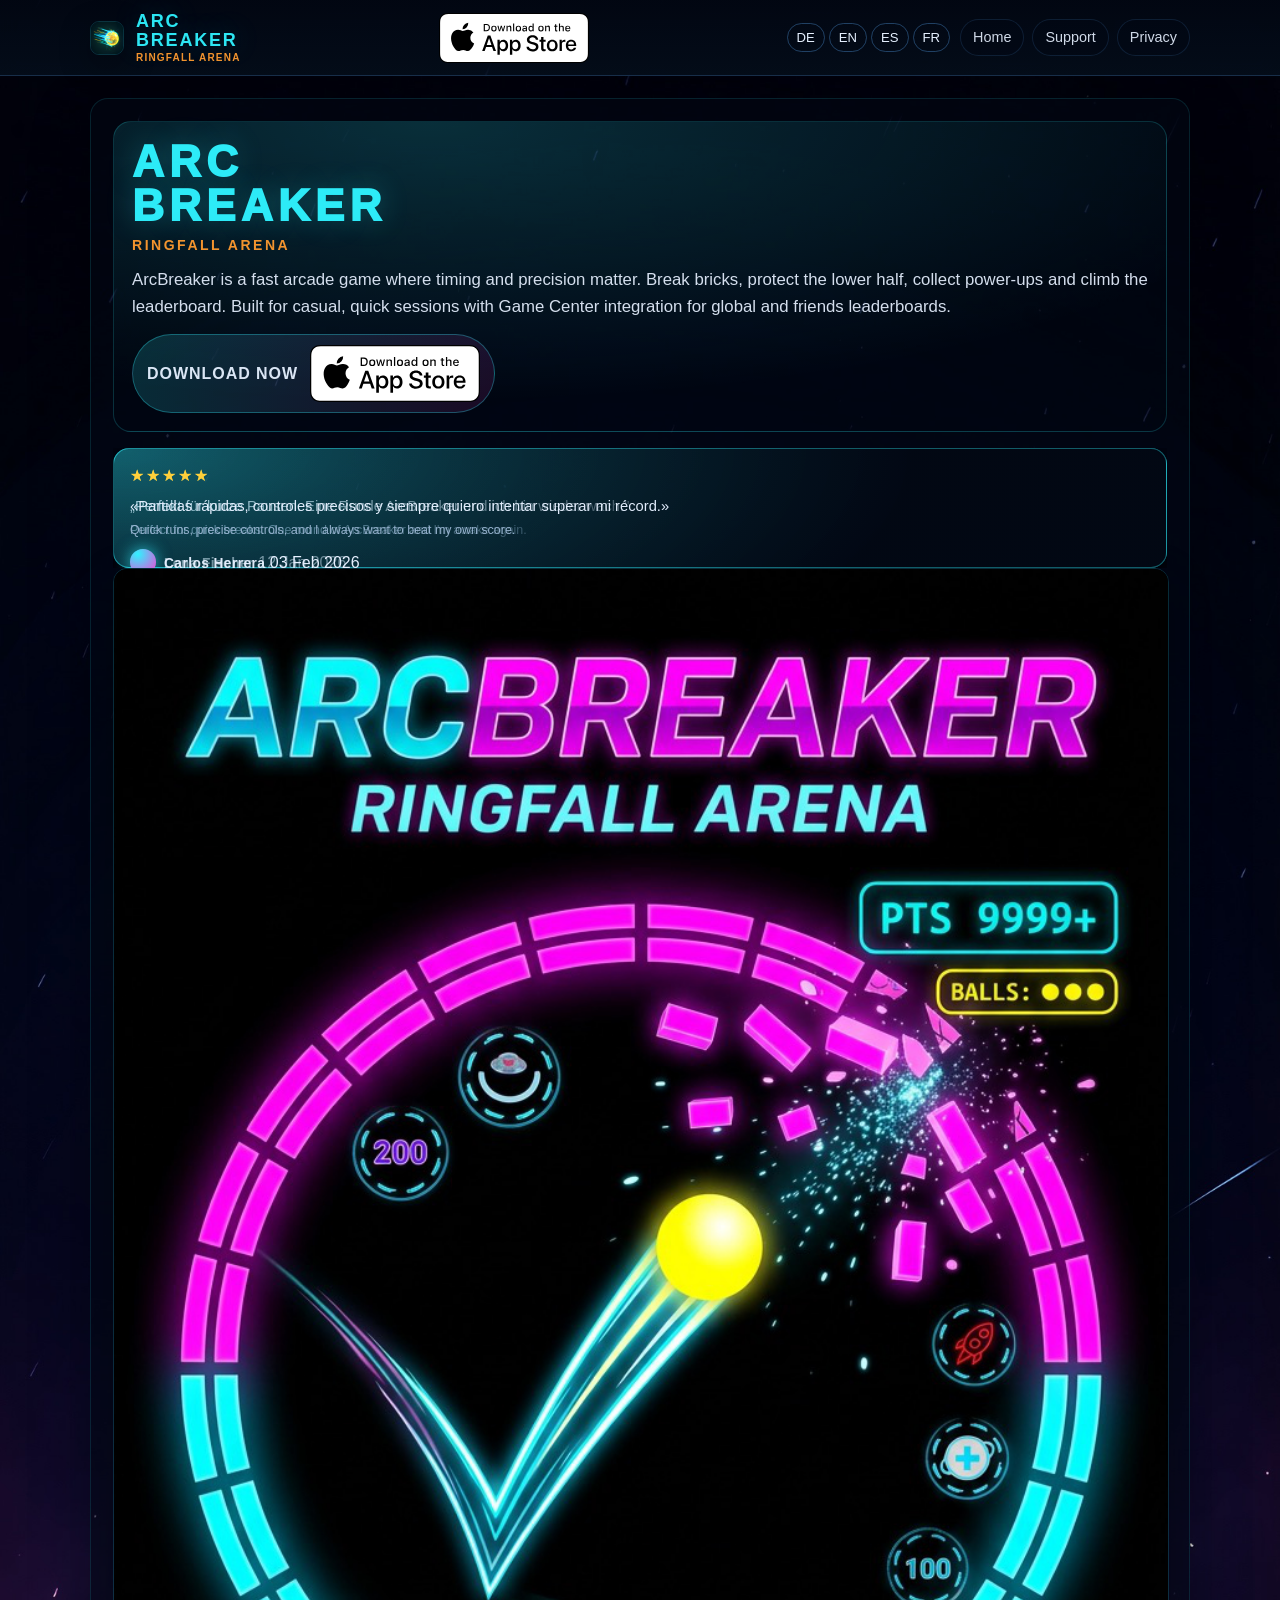
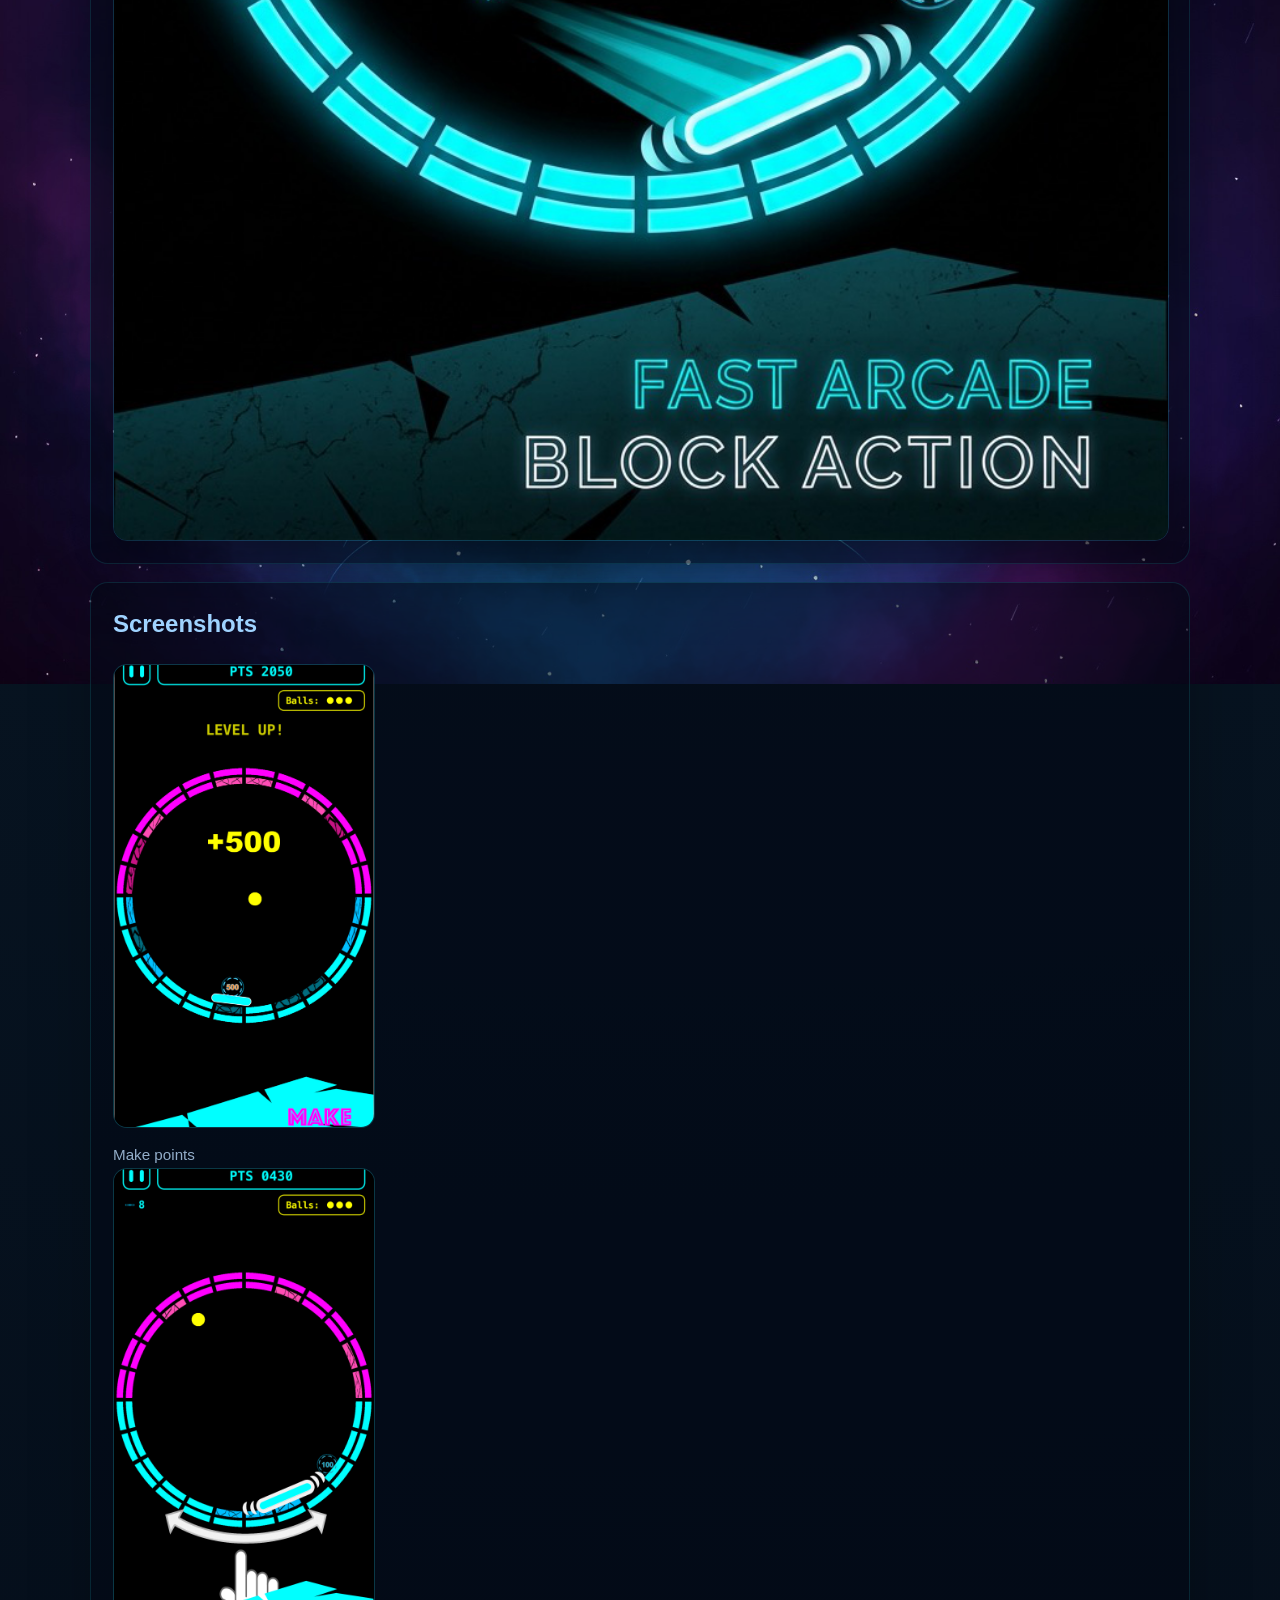
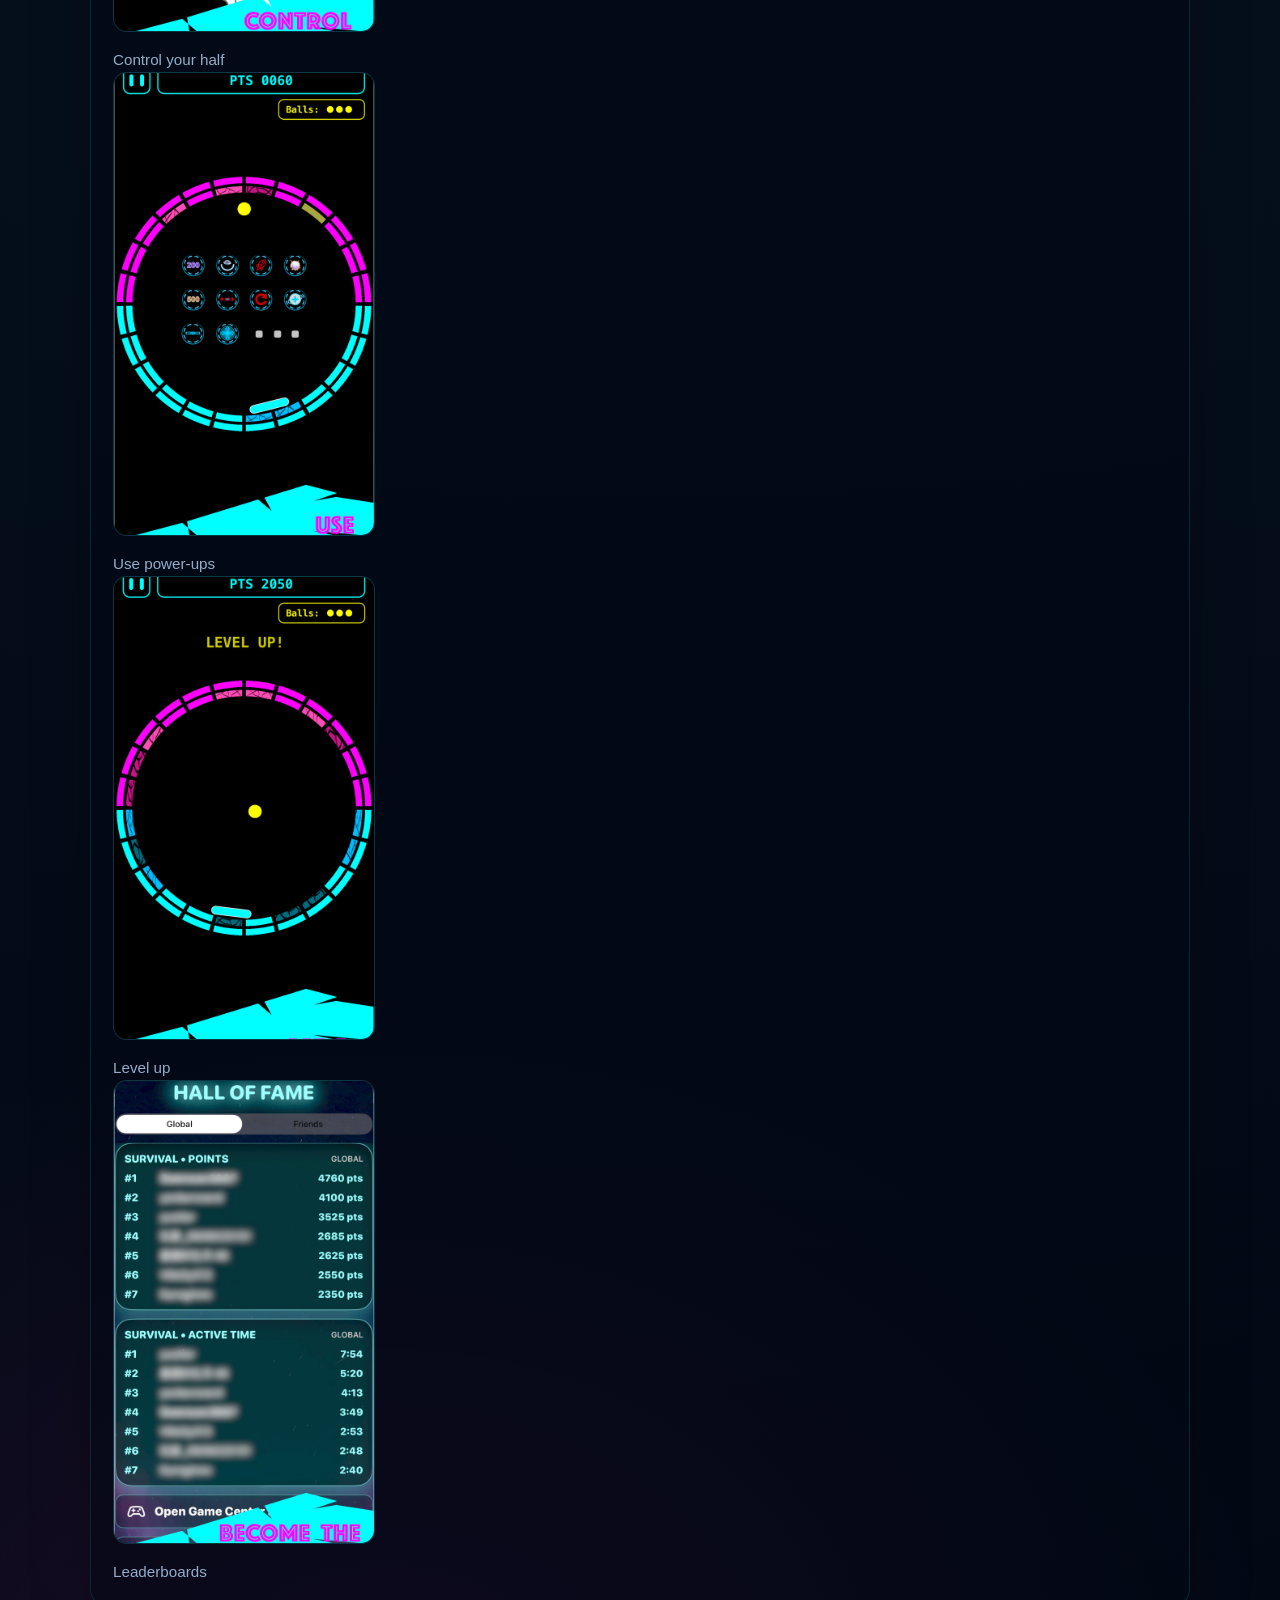
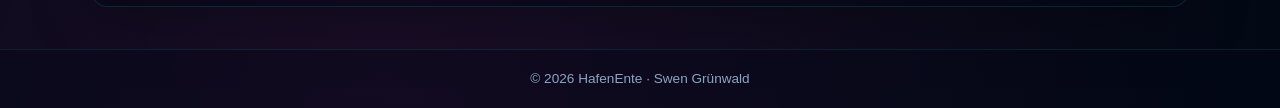
==== commit ebc5a19a: "Update index.html" ====
--- a/index.html
+++ b/index.html
@@ -4,7 +4,7 @@
   <meta charset="UTF-8" />
   <title>ArcBreaker: Ringfall Arena</title>
   <meta name="viewport" content="width=device-width, initial-scale=1" />
-  <meta name="description" content="ArcBreaker: Ringfall Arena is a fast arcade game where timing and precision matter." />
+  <meta name="description" content="ArcBreaker: Ringfall Arena — fast arcade block-breaking action for iPhone and iPad." />
   <link rel="stylesheet" href="/site/style.css" />
 </head>
 
@@ -20,8 +20,13 @@
       </div>
     </a>
 
-    <a class="header-store-link" href="https://apps.apple.com/us/app/arcbreaker-ringfall-arena/id6757078402" target="_blank" rel="noopener" aria-label="Download ArcBreaker on the App Store">
-      <img class="header-badge" src="/assets/Download_on_the_App_Store_Badge_US.svg" alt="Download on the App Store" />
+    <a class="header-store-link"
+       href="https://apps.apple.com/us/app/arcbreaker-ringfall-arena/id6757078402"
+       target="_blank" rel="noopener"
+       aria-label="Download ArcBreaker on the App Store">
+      <img class="header-badge"
+           src="/assets/Download_on_the_App_Store_Badge_US.svg"
+           alt="Download on the App Store" />
     </a>
 
     <div class="nav-group">
@@ -31,374 +36,251 @@
         <button onclick="setLang('es')">ES</button>
         <button onclick="setLang('fr')">FR</button>
       </div>
-
       <nav class="nav">
-        <a class="navlink" href="/" data-i18n="nav_home">Home</a>
-        <a class="navlink" href="/support/" data-i18n="nav_support">Support</a>
-        <a class="navlink" href="/privacy/" data-i18n="nav_privacy">Privacy</a>
+        <a class="navlink" href="/"          data-i18n="nav_home">Home</a>
+        <a class="navlink" href="/support/"  data-i18n="nav_support">Support</a>
+        <a class="navlink" href="/privacy/"  data-i18n="nav_privacy">Privacy</a>
       </nav>
     </div>
   </div>
 </header>
 
 <main>
-  <section class="hero">
-    <div>
+
+  <!-- ── HERO ───────────────────────────────────────── -->
+  <section class="hero-section">
+    <div class="hero-left">
+
+      <!-- title + copy -->
       <div class="hero-card">
         <div class="hero-title">
           <div class="hero-title-line">ARC</div>
           <div class="hero-title-line">BREAKER</div>
           <div class="hero-sub">RINGFALL ARENA</div>
         </div>
-
         <p class="hero-copy" id="heroCopy"></p>
-
         <div class="cta-row">
-          <a class="primary" href="https://apps.apple.com/us/app/arcbreaker-ringfall-arena/id6757078402" target="_blank" rel="noopener">
+          <a class="primary"
+             href="https://apps.apple.com/us/app/arcbreaker-ringfall-arena/id6757078402"
+             target="_blank" rel="noopener">
             <span class="pill" data-i18n="download_now">Download now</span>
-            <img class="badge" src="/assets/Download_on_the_App_Store_Badge_US.svg" alt="Download on the App Store" />
+            <img class="badge"
+                 src="/assets/Download_on_the_App_Store_Badge_US.svg"
+                 alt="Download on the App Store" />
           </a>
         </div>
-
-        <!-- Rotating reviews strip -->
-        <div class="reviews-strip" aria-label="Player reviews">
-          <article class="review-card active">
-            <div class="review-stars">★★★★★</div>
-            <p class="review-text">„Perfekt für kurze Pausen. Eine Runde ArcBreaker und ich bin wieder wach.“</p>
-            <p class="review-text-en">Perfect for quick breaks. One round of ArcBreaker and I’m awake again.</p>
-            <div class="review-footer">
-              <div class="review-avatar"></div>
+      </div>
+
+      <!-- rotating reviews -->
+      <div class="reviews-strip" aria-label="Player reviews">
+
+        <article class="review-card active">
+          <div class="review-stars">★★★★★</div>
+          <p class="review-text">„Perfekt für kurze Pausen. Eine Runde ArcBreaker und ich bin wieder wach."</p>
+          <p class="review-text-en">Perfect for quick breaks. One round of ArcBreaker and I'm awake again.</p>
+          <div class="review-footer">
+            <div class="review-avatar"></div>
+            <div class="review-meta">
               <span class="review-name">Lena Fischer</span>
-            </div>
-          </article>
-
-          <article class="review-card">
-            <div class="review-stars">★★★★★</div>
-            <p class="review-text">«Partidas rápidas, controles precisos y siempre quiero intentar superar mi récord.»</p>
-            <p class="review-text-en">Quick runs, precise controls, and I always want to beat my own score.</p>
-            <div class="review-footer">
-              <div class="review-avatar"></div>
+              <span class="review-date">12 Jan 2026</span>
+            </div>
+          </div>
+        </article>
+
+        <article class="review-card">
+          <div class="review-stars">★★★★★</div>
+          <p class="review-text">«Partidas rápidas, controles precisos y siempre quiero intentar superar mi récord.»</p>
+          <p class="review-text-en">Quick runs, precise controls, and I always want to beat my own score.</p>
+          <div class="review-footer">
+            <div class="review-avatar"></div>
+            <div class="review-meta">
               <span class="review-name">Carlos Herrera</span>
-            </div>
-          </article>
-
-          <article class="review-card">
-            <div class="review-stars">★★★★★</div>
-            <p class="review-text">«J’adore la sensation quand tout explose à l’écran, c’est super satisfaisant.»</p>
-            <p class="review-text-en">Love the feeling when everything explodes on screen, it’s super satisfying.</p>
-            <div class="review-footer">
-              <div class="review-avatar"></div>
+              <span class="review-date">03 Feb 2026</span>
+            </div>
+          </div>
+        </article>
+
+        <article class="review-card">
+          <div class="review-stars">★★★★★</div>
+          <p class="review-text">«J'adore la sensation quand tout explose à l'écran, c'est super satisfaisant.»</p>
+          <p class="review-text-en">Love the feeling when everything explodes on screen, it's super satisfying.</p>
+          <div class="review-footer">
+            <div class="review-avatar"></div>
+            <div class="review-meta">
               <span class="review-name">Claire Dubois</span>
-            </div>
-          </article>
-
-          <article class="review-card">
-            <div class="review-stars">★★★★★</div>
-            <p class="review-text">“Tight controls, no clutter, just pure arcade fun. Feels great on the train.”</p>
-            <p class="review-text-en">Tight controls, no clutter, just pure arcade fun. Feels great on the train.</p>
-            <div class="review-footer">
-              <div class="review-avatar"></div>
+              <span class="review-date">21 Feb 2026</span>
+            </div>
+          </div>
+        </article>
+
+        <article class="review-card">
+          <div class="review-stars">★★★★★</div>
+          <p class="review-text">"Tight controls, no clutter, just pure arcade fun. Feels great on the train."</p>
+          <p class="review-text-en">Tight controls, no clutter, just pure arcade fun. Feels great on the train.</p>
+          <div class="review-footer">
+            <div class="review-avatar"></div>
+            <div class="review-meta">
               <span class="review-name">Daniel Brooks</span>
-            </div>
-          </article>
-
-          <article class="review-card">
-            <div class="review-stars">★★★★★</div>
-            <p class="review-text">«Grafica bellissima e musica perfetta. È diventato il mio gioco da sera.»</p>
-            <p class="review-text-en">Beautiful graphics and perfect music. It’s become my go‑to evening game.</p>
-            <div class="review-footer">
-              <div class="review-avatar"></div>
+              <span class="review-date">05 Mar 2026</span>
+            </div>
+          </div>
+        </article>
+
+        <article class="review-card">
+          <div class="review-stars">★★★★★</div>
+          <p class="review-text">«Grafica bellissima e musica perfetta. È diventato il mio gioco da sera.»</p>
+          <p class="review-text-en">Beautiful graphics and perfect music. It's become my go‑to evening game.</p>
+          <div class="review-footer">
+            <div class="review-avatar"></div>
+            <div class="review-meta">
               <span class="review-name">Giulia Romano</span>
-            </div>
-          </article>
-
-          <article class="review-card">
-            <div class="review-stars">★★★★★</div>
-            <p class="review-text">«Simples de entender, difícil de largar. Os power‑ups são muito divertidos.»</p>
-            <p class="review-text-en">Simple to understand, hard to put down. The power‑ups are a lot of fun.</p>
-            <div class="review-footer">
-              <div class="review-avatar"></div>
+              <span class="review-date">14 Mar 2026</span>
+            </div>
+          </div>
+        </article>
+
+        <article class="review-card">
+          <div class="review-stars">★★★★★</div>
+          <p class="review-text">«Simples de entender, difícil de largar. Os power‑ups são muito divertidos.»</p>
+          <p class="review-text-en">Simple to understand, hard to put down. The power‑ups are a lot of fun.</p>
+          <div class="review-footer">
+            <div class="review-avatar"></div>
+            <div class="review-meta">
               <span class="review-name">Rafael Costa</span>
-            </div>
-          </article>
-        </div>
-      </div>
+              <span class="review-date">19 Mar 2026</span>
+            </div>
+          </div>
+        </article>
+
+      </div><!-- /reviews-strip -->
+    </div><!-- /hero-left -->
+
+    <!-- poster — stretches to match hero-left height -->
+    <div class="hero-right">
+      <img class="poster-image"
+           src="/assets/advertisement_poster.jpg"
+           alt="ArcBreaker Ringfall Arena promotional poster"
+           loading="lazy" />
     </div>
 
-    <div class="storecard poster-card">
-      <img class="poster-image" src="/assets/advertisement_poster.jpg" alt="ArcBreaker Ringfall Arena promotional poster" loading="lazy" />
+  </section><!-- /hero-section -->
+
+  <!-- ── SCREENSHOTS ────────────────────────────────── -->
+  <section id="screens">
+    <h2 data-i18n="shots_title">Screenshots</h2>
+    <div class="gallery">
+      <figure>
+        <img class="shot" src="/assets/MakePoints.jpg"        alt="Make points"        loading="lazy" />
+        <figcaption data-i18n="cap_makepoints">Make points</figcaption>
+      </figure>
+      <figure>
+        <img class="shot" src="/assets/ControlYourHalf.jpg"   alt="Control your half"  loading="lazy" />
+        <figcaption data-i18n="cap_control">Control your half</figcaption>
+      </figure>
+      <figure>
+        <img class="shot" src="/assets/Powerups.jpg"          alt="Use power-ups"      loading="lazy" />
+        <figcaption data-i18n="cap_powerups">Use power-ups</figcaption>
+      </figure>
+      <figure>
+        <img class="shot" src="/assets/LevelUp.jpg"           alt="Level up"           loading="lazy" />
+        <figcaption data-i18n="cap_levelup">Level up</figcaption>
+      </figure>
+      <figure>
+        <img class="shot" src="/assets/leaderboards.jpg"      alt="Leaderboards"       loading="lazy" />
+        <figcaption data-i18n="cap_leaderboards">Leaderboards</figcaption>
+      </figure>
     </div>
   </section>
 
-  <section id="screens">
-    <h2 data-i18n="shots_title">Screenshots</h2>
-    <div class="gallery modern">
-      <figure>
-        <img class="shot" src="/assets/MakePoints.jpg" alt="ArcBreaker screenshot: Make points" loading="lazy" />
-        <figcaption data-i18n="cap_makepoints">Make points</figcaption>
-      </figure>
-      <figure>
-        <img class="shot" src="/assets/ControlYourHalf.jpg" alt="ArcBreaker screenshot: Control your half" loading="lazy" />
-        <figcaption data-i18n="cap_control">Control your half</figcaption>
-      </figure>
-      <figure>
-        <img class="shot" src="/assets/Powerups.jpg" alt="ArcBreaker screenshot: Use powerups" loading="lazy" />
-        <figcaption data-i18n="cap_powerups">Use power-ups</figcaption>
-      </figure>
-      <figure>
-        <img class="shot" src="/assets/LevelUp.jpg" alt="ArcBreaker screenshot: Level up" loading="lazy" />
-        <figcaption data-i18n="cap_levelup">Level up</figcaption>
-      </figure>
-      <figure>
-        <img class="shot" src="/assets/leaderboards.jpg" alt="ArcBreaker screenshot: Leaderboards" loading="lazy" />
-        <figcaption data-i18n="cap_leaderboards">Leaderboards</figcaption>
-      </figure>
-    </div>
-  </section>
 </main>
 
 <footer>
   © 2026 HafenEnte · Swen Grünwald
 </footer>
 
+<!-- ── i18n ──────────────────────────────────────────── -->
 <script>
 const i18n = {
   en: {
-    nav_home: "Home",
-    nav_support: "Support",
-    nav_privacy: "Privacy",
+    nav_home: "Home", nav_support: "Support", nav_privacy: "Privacy",
     download_now: "Download now",
-    hero: "ArcBreaker is a fast arcade game where timing and precision matter. Break bricks, protect the lower half, collect power-ups and climb the leaderboard. It's built for casual, quick sessions and includes Game Center integration for global and friends leaderboards.",
+    hero: "ArcBreaker is a fast arcade game where timing and precision matter. Break bricks, protect the lower half, collect power-ups and climb the leaderboard. Built for casual, quick sessions with Game Center integration for global and friends leaderboards.",
     shots_title: "Screenshots",
-    cap_makepoints: "Make points",
-    cap_control: "Control your half",
-    cap_powerups: "Use power-ups",
-    cap_levelup: "Level up",
+    cap_makepoints: "Make points", cap_control: "Control your half",
+    cap_powerups: "Use power-ups", cap_levelup: "Level up",
     cap_leaderboards: "Leaderboards",
   },
   de: {
-    nav_home: "Start",
-    nav_support: "Support",
-    nav_privacy: "Datenschutz",
+    nav_home: "Start", nav_support: "Support", nav_privacy: "Datenschutz",
     download_now: "Jetzt laden",
-    hero: "ArcBreaker ist ein schnelles Arcade-Spiel, bei dem Timing und Präzision zählen. Zerstöre Blöcke, schütze die untere Hälfte, sammle Power-ups und klettere in der Bestenliste. Gebaut für kurze, lockere Sessions – mit Game-Center-Integration für globale und Freunde-Bestenlisten.",
+    hero: "ArcBreaker ist ein schnelles Arcade-Spiel, bei dem Timing und Präzision zählen. Zerstöre Blöcke, schütze die untere Hälfte, sammle Power-ups und klettere in der Bestenliste. Für kurze Sessions – mit Game-Center-Integration.",
     shots_title: "Screenshots",
-    cap_makepoints: "Punkte machen",
-    cap_control: "Kontrolliere deine Hälfte",
-    cap_powerups: "Power-ups nutzen",
-    cap_levelup: "Level up",
+    cap_makepoints: "Punkte machen", cap_control: "Kontrolliere deine Hälfte",
+    cap_powerups: "Power-ups nutzen", cap_levelup: "Level up",
     cap_leaderboards: "Bestenlisten",
   },
   es: {
-    nav_home: "Inicio",
-    nav_support: "Soporte",
-    nav_privacy: "Privacidad",
+    nav_home: "Inicio", nav_support: "Soporte", nav_privacy: "Privacidad",
     download_now: "Descargar",
-    hero: "ArcBreaker es un juego arcade rápido donde el tiempo y la precisión importan. Rompe bloques, protege la mitad inferior, recoge potenciadores y sube en la clasificación. Está pensado para sesiones cortas y casuales e incluye integración con Game Center para clasificaciones globales y de amigos.",
+    hero: "ArcBreaker es un juego arcade rápido donde el tiempo y la precisión importan. Rompe bloques, protege la mitad inferior, recoge potenciadores y sube en la clasificación.",
     shots_title: "Capturas",
-    cap_makepoints: "Haz puntos",
-    cap_control: "Controla tu mitad",
-    cap_powerups: "Usa potenciadores",
-    cap_levelup: "Sube de nivel",
+    cap_makepoints: "Haz puntos", cap_control: "Controla tu mitad",
+    cap_powerups: "Usa potenciadores", cap_levelup: "Sube de nivel",
     cap_leaderboards: "Clasificaciones",
   },
   fr: {
-    nav_home: "Accueil",
-    nav_support: "Assistance",
-    nav_privacy: "Confidentialité",
+    nav_home: "Accueil", nav_support: "Assistance", nav_privacy: "Confidentialité",
     download_now: "Télécharger",
-    hero: "ArcBreaker est un jeu d'arcade rapide où le timing et la précision comptent. Cassez des briques, protégez la moitié inférieure, récupérez des power-ups et grimpez dans le classement. Conçu pour des sessions courtes et casual, avec intégration Game Center pour les classements mondiaux et amis.",
+    hero: "ArcBreaker est un jeu d'arcade rapide où le timing et la précision comptent. Cassez des briques, protégez la moitié inférieure, récupérez des power-ups et grimpez dans le classement.",
     shots_title: "Captures d'écran",
-    cap_makepoints: "Marquer des points",
-    cap_control: "Contrôlez votre moitié",
-    cap_powerups: "Utiliser des power-ups",
-    cap_levelup: "Monter de niveau",
+    cap_makepoints: "Marquer des points", cap_control: "Contrôlez votre moitié",
+    cap_powerups: "Utiliser des power-ups", cap_levelup: "Monter de niveau",
     cap_leaderboards: "Classements",
   },
 };
-
-function detectLang() {
-  const lang = navigator.language.slice(0,2);
-  return i18n[lang] ? lang : 'en';
-}
 
 function applyI18n(lang) {
   const dict = i18n[lang] || i18n.en;
   document.documentElement.lang = lang;
-
   document.querySelectorAll("[data-i18n]").forEach(el => {
     const key = el.getAttribute("data-i18n");
     if (dict[key]) el.textContent = dict[key];
   });
-
-  document.getElementById("heroCopy").textContent = dict.hero;
+  const heroCopy = document.getElementById("heroCopy");
+  if (heroCopy) heroCopy.textContent = dict.hero;
 }
 
-function setLang(lang) {
-  applyI18n(lang);
-}
-
-applyI18n(detectLang());
-
-// simple rotating reviews
+function setLang(lang) { applyI18n(lang); }
+applyI18n((navigator.language || 'en').slice(0, 2));
+</script>
+
+<!-- ── Review rotator ────────────────────────────────── -->
+<script>
 (function () {
-  const cards = document.querySelectorAll(".reviews-strip .review-card");
+  const cards = Array.from(document.querySelectorAll(".reviews-strip .review-card"));
   if (!cards.length) return;
 
   let index = 0;
-  cards[index].classList.add("active");
-
-  setInterval(() => {
-    cards[index].classList.remove("active");
-    index = (index + 1) % cards.length;
-    cards[index].classList.add("active");
-  }, 6000);
+
+  function isDesktop() {
+    return window.matchMedia("(min-width: 900px)").matches;
+  }
+
+  function applyActive() {
+    cards.forEach(c => c.classList.remove("active"));
+    if (isDesktop()) {
+      cards[index % cards.length].classList.add("active");
+      cards[(index + 1) % cards.length].classList.add("active");
+    } else {
+      cards[index % cards.length].classList.add("active");
+    }
+  }
+
+  applyActive();
+  setInterval(() => { index = (index + 1) % cards.length; applyActive(); }, 6000);
+  window.addEventListener("resize", applyActive);
 })();
 </script>
+
 </body>
 </html>
-        <a class="navlink" href="/support/" data-i18n="nav_support">Support</a>
-        <a class="navlink" href="/privacy/" data-i18n="nav_privacy">Privacy</a>
-      </nav>
-    </div>
-  </div>
-</header>
-
-<main>
-  <section class="hero">
-    <div>
-      <div class="hero-card">
-        <div class="hero-title">
-          <div class="hero-title-line">ARC</div>
-          <div class="hero-title-line">BREAKER</div>
-          <div class="hero-sub">RINGFALL ARENA</div>
-        </div>
-
-        <p class="hero-copy" id="heroCopy"></p>
-
-        <div class="cta-row">
-          <a class="primary" href="https://apps.apple.com/us/app/arcbreaker-ringfall-arena/id6757078402" target="_blank" rel="noopener">
-            <span class="pill" data-i18n="download_now">Download now</span>
-            <img class="badge" src="/assets/Download_on_the_App_Store_Badge_US.svg" alt="Download on the App Store" />
-          </a>
-        </div>
-      </div>
-    </div>
-
-    <div class="storecard poster-card">
-      <img class="poster-image" src="/assets/advertisement_poster.jpg" alt="ArcBreaker Ringfall Arena promotional poster" loading="lazy" />
-    </div>
-  </section>
-
-  <section id="screens">
-    <h2 data-i18n="shots_title">Screenshots</h2>
-    <div class="gallery modern">
-      <figure>
-        <img class="shot" src="/assets/MakePoints.jpg" alt="ArcBreaker screenshot: Make points" loading="lazy" />
-        <figcaption data-i18n="cap_makepoints">Make points</figcaption>
-      </figure>
-      <figure>
-        <img class="shot" src="/assets/ControlYourHalf.jpg" alt="ArcBreaker screenshot: Control your half" loading="lazy" />
-        <figcaption data-i18n="cap_control">Control your half</figcaption>
-      </figure>
-      <figure>
-        <img class="shot" src="/assets/Powerups.jpg" alt="ArcBreaker screenshot: Use powerups" loading="lazy" />
-        <figcaption data-i18n="cap_powerups">Use power-ups</figcaption>
-      </figure>
-      <figure>
-        <img class="shot" src="/assets/LevelUp.jpg" alt="ArcBreaker screenshot: Level up" loading="lazy" />
-        <figcaption data-i18n="cap_levelup">Level up</figcaption>
-      </figure>
-      <figure>
-        <img class="shot" src="/assets/leaderboards.jpg" alt="ArcBreaker screenshot: Leaderboards" loading="lazy" />
-        <figcaption data-i18n="cap_leaderboards">Leaderboards</figcaption>
-      </figure>
-    </div>
-  </section>
-</main>
-
-<footer>
-  © 2026 HafenEnte · Swen Grünwald
-</footer>
-
-<script>
-const i18n = {
-  en: {
-    nav_home: "Home",
-    nav_support: "Support",
-    nav_privacy: "Privacy",
-    download_now: "Download now",
-    hero: "ArcBreaker is a fast arcade game where timing and precision matter. Break bricks, protect the lower half, collect power-ups and climb the leaderboard. It's built for casual, quick sessions and includes Game Center integration for global and friends leaderboards.",
-    shots_title: "Screenshots",
-    cap_makepoints: "Make points",
-    cap_control: "Control your half",
-    cap_powerups: "Use power-ups",
-    cap_levelup: "Level up",
-    cap_leaderboards: "Leaderboards",
-  },
-  de: {
-    nav_home: "Start",
-    nav_support: "Support",
-    nav_privacy: "Datenschutz",
-    download_now: "Jetzt laden",
-    hero: "ArcBreaker ist ein schnelles Arcade-Spiel, bei dem Timing und Präzision zählen. Zerstöre Blöcke, schütze die untere Hälfte, sammle Power-ups und klettere in der Bestenliste. Gebaut für kurze, lockere Sessions – mit Game-Center-Integration für globale und Freunde-Bestenlisten.",
-    shots_title: "Screenshots",
-    cap_makepoints: "Punkte machen",
-    cap_control: "Kontrolliere deine Hälfte",
-    cap_powerups: "Power-ups nutzen",
-    cap_levelup: "Level up",
-    cap_leaderboards: "Bestenlisten",
-  },
-  es: {
-    nav_home: "Inicio",
-    nav_support: "Soporte",
-    nav_privacy: "Privacidad",
-    download_now: "Descargar",
-    hero: "ArcBreaker es un juego arcade rápido donde el tiempo y la precisión importan. Rompe bloques, protege la mitad inferior, recoge potenciadores y sube en la clasificación. Está pensado para sesiones cortas y casuales e incluye integración con Game Center para clasificaciones globales y de amigos.",
-    shots_title: "Capturas",
-    cap_makepoints: "Haz puntos",
-    cap_control: "Controla tu mitad",
-    cap_powerups: "Usa potenciadores",
-    cap_levelup: "Sube de nivel",
-    cap_leaderboards: "Clasificaciones",
-  },
-  fr: {
-    nav_home: "Accueil",
-    nav_support: "Assistance",
-    nav_privacy: "Confidentialité",
-    download_now: "Télécharger",
-    hero: "ArcBreaker est un jeu d'arcade rapide où le timing et la précision comptent. Cassez des briques, protégez la moitié inférieure, récupérez des power-ups et grimpez dans le classement. Conçu pour des sessions courtes et casual, avec intégration Game Center pour les classements mondiaux et amis.",
-    shots_title: "Captures d'écran",
-    cap_makepoints: "Marquer des points",
-    cap_control: "Contrôlez votre moitié",
-    cap_powerups: "Utiliser des power-ups",
-    cap_levelup: "Monter de niveau",
-    cap_leaderboards: "Classements",
-  },
-};
-
-function detectLang() {
-  const lang = navigator.language.slice(0,2);
-  return i18n[lang] ? lang : 'en';
-}
-
-function applyI18n(lang) {
-  const dict = i18n[lang] || i18n.en;
-  document.documentElement.lang = lang;
-
-  document.querySelectorAll("[data-i18n]").forEach(el => {
-    const key = el.getAttribute("data-i18n");
-    if (dict[key]) el.textContent = dict[key];
-  });
-
-  document.getElementById("heroCopy").textContent = dict.hero;
-}
-
-function setLang(lang) {
-  applyI18n(lang);
-}
-
-applyI18n(detectLang());
-</script>
-</body>
-</html>
--- a/site/style.css
+++ b/site/style.css
@@ -264,6 +264,76 @@
   height: auto;
 }
 
+/* ─── Review card strip ───────────────────────────── */
+
+.reviews-strip {
+  margin-top: 16px;
+  position: relative;
+  min-height: 120px;
+  overflow: hidden;
+}
+
+.review-card {
+  position: absolute;
+  inset: 0;
+  opacity: 0;
+  transform: translateY(10px) scale(0.99);
+  transition: opacity 0.35s ease, transform 0.35s ease;
+  padding: 14px 16px;
+  border-radius: 16px;
+  border: 1px solid rgba(47, 242, 255, 0.35);
+  background: radial-gradient(800px 300px at 0% 0%,
+              rgba(47, 242, 255, 0.22), rgba(2, 8, 20, 0.96));
+  box-shadow: 0 14px 40px rgba(0, 0, 0, 0.55);
+}
+
+.review-card.active {
+  opacity: 1;
+  transform: translateY(0) scale(1);
+}
+
+.review-stars {
+  font-size: 1.0rem;
+  letter-spacing: 0.12em;
+  color: #ffcf3a;
+  margin-bottom: 6px;
+}
+
+.review-text {
+  margin: 0 0 3px 0;
+  font-size: 0.92rem;
+  color: rgba(230, 240, 255, 0.98);
+}
+
+.review-text-en {
+  margin: 0 0 8px 0;
+  font-size: 0.78rem;
+  color: rgba(155, 182, 211, 0.95);
+}
+
+.review-footer {
+  display: flex;
+  align-items: center;
+  gap: 8px;
+  margin-top: 2px;
+}
+
+.review-avatar {
+  width: 26px;
+  height: 26px;
+  border-radius: 50%;
+  background: radial-gradient(circle at 30% 20%,
+              #2ff2ff, #ff3bd4);
+  box-shadow: 0 0 16px rgba(47, 242, 255, 0.5);
+}
+
+.review-name {
+  font-weight: 700;
+  font-size: 0.86rem;
+  letter-spacing: 0.03em;
+  color: rgba(230, 240, 255, 0.96);
+}
+
 /* ─── Poster tile ─────────────────────────────────── */
 
 .storecard {
@@ -296,7 +366,7 @@
 
 .gallery.modern {
   display: grid;
-  grid-template-columns: repeat(auto-fit, minmax(240px, 1fr));
+  grid-template-columns: repeat(auto-fit, minmax(180px, 1fr));
   gap: 14px;
 }
 
@@ -306,9 +376,10 @@
 
 .shot {
   width: 100%;
-  height: auto;
+  max-width: 260px;
+  margin: 0 auto;
   aspect-ratio: 9 / 16;
-  object-fit: contain;
+  object-fit: cover;
   border-radius: 14px;
   border: 1px solid rgba(47, 242, 255, 0.20);
   background: rgba(2, 8, 20, 0.35);
@@ -320,7 +391,7 @@
   font-size: 0.95rem;
 }
 
-/* ─── Forms ───────────────────────────────────────── */
+/* ─── Forms (support/privacy) ─────────────────────── */
 
 .muted {
   color: rgba(155, 182, 211, 0.95);
@@ -328,7 +399,18 @@
 
 .form {
   display: grid;
-  gap: 10px;
+  grid-template-columns: 1fr 1fr;
+  gap: 10px 14px;
+  align-items: center;
+}
+
+.form textarea {
+  grid-column: 1 / -1;
+}
+
+.form button.cta {
+  grid-column: 1 / -1;
+  justify-self: flex-start;
 }
 
 label {
@@ -363,8 +445,33 @@
   border: 1px solid rgba(47, 242, 255, 0.35);
 }
 
+/* ─── Responsive: phones, portrait ────────────────── */
+
+@media (max-width: 600px) {
+  main {
+    max-width: 420px;
+    margin: 0 auto;
+    padding: 18px 14px 24px;
+  }
+
+  section {
+    margin-bottom: 16px;
+  }
+
+  .shot {
+    max-width: 100%;
+  }
+}
+
+/* ─── Responsive: support form stacking ───────────── */
+
+@media (max-width: 700px) {
+  .form {
+    grid-template-columns: 1fr;
+  }
+}
+
 /* ─── Responsive: mobile PORTRAIT ────────────────── */
-/* Stack everything vertically, center aligned        */
 
 @media (max-width: 900px) and (orientation: portrait) {
   body {
@@ -400,13 +507,16 @@
     flex-wrap: wrap;
   }
 
+  .reviews-strip {
+    min-height: 140px;
+  }
+
   .hero-title-line {
     font-size: 38px;
   }
 }
 
 /* ─── Responsive: mobile LANDSCAPE ───────────────── */
-/* Keep 3-column header row, compact sizing           */
 
 @media (max-width: 900px) and (orientation: landscape) {
   body {
@@ -444,6 +554,10 @@
     font-size: 0.82rem;
   }
 
+  .reviews-strip {
+    min-height: 120px;
+  }
+
   .hero-title-line {
     font-size: 32px;
   }
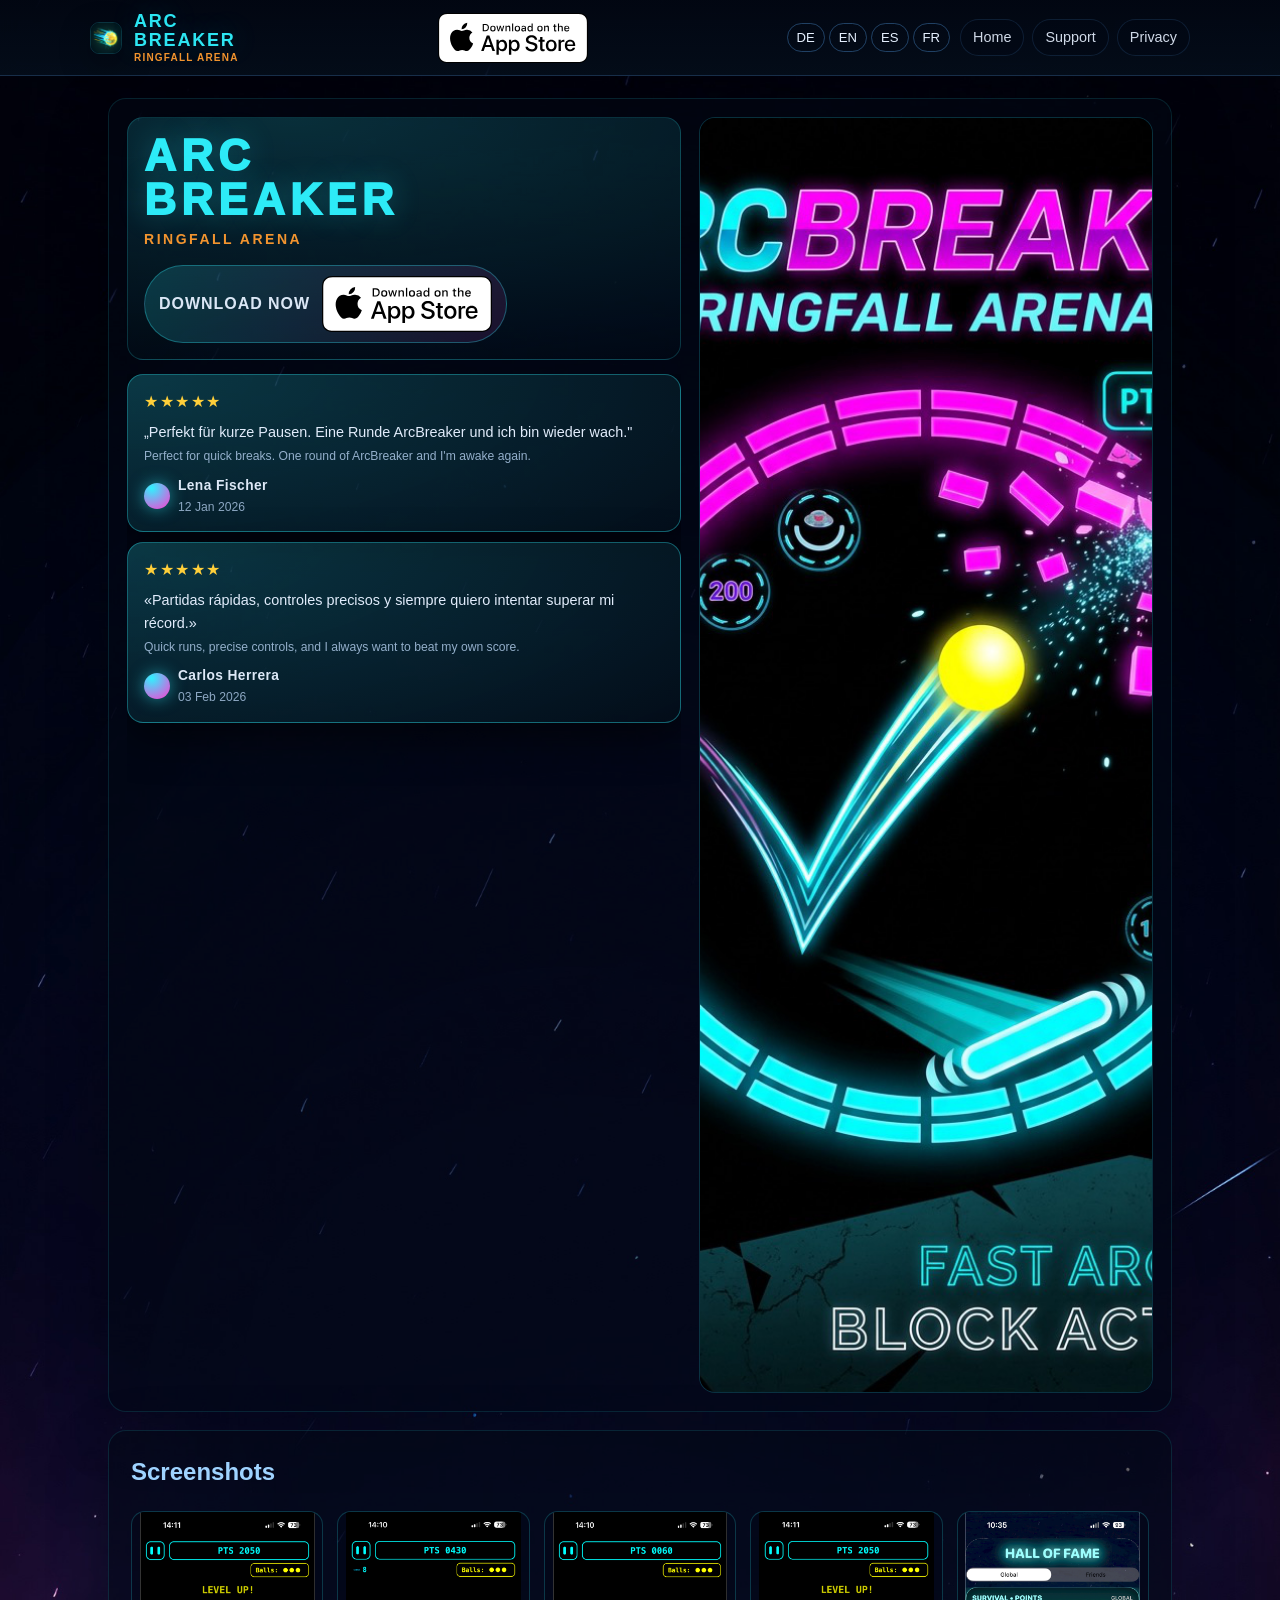
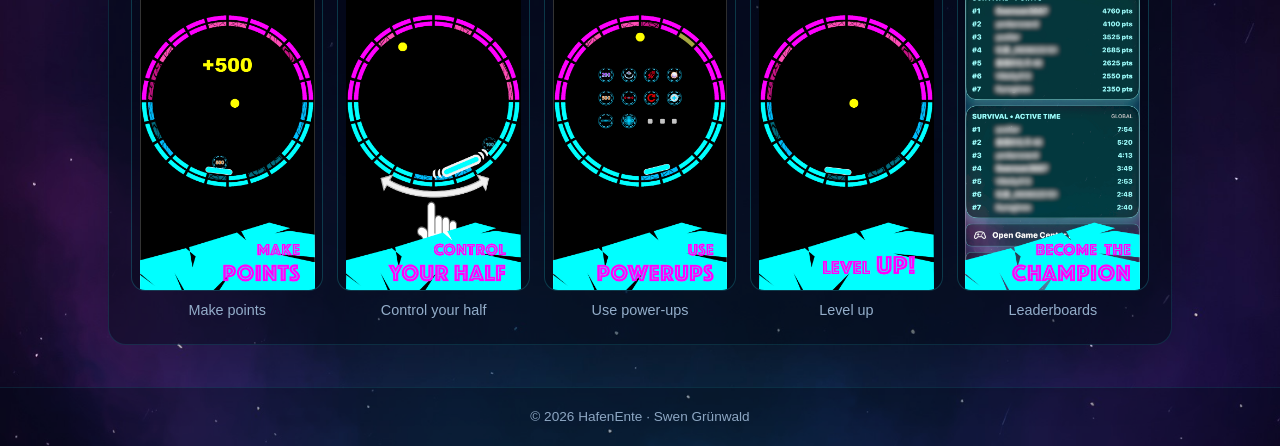
==== commit 8d7e936d: "Update index.html" ====
--- a/index.html
+++ b/index.html
@@ -7,8 +7,8 @@
   <meta name="description" content="ArcBreaker: Ringfall Arena — fast arcade block-breaking action for iPhone and iPad." />
   <link rel="stylesheet" href="/site/style.css" />
 </head>
-
 <body>
+
 <header class="top">
   <div class="topbar">
     <a class="brand" href="/">
@@ -19,27 +19,22 @@
         <div class="subtitle">RINGFALL ARENA</div>
       </div>
     </a>
-
     <a class="header-store-link"
        href="https://apps.apple.com/us/app/arcbreaker-ringfall-arena/id6757078402"
-       target="_blank" rel="noopener"
-       aria-label="Download ArcBreaker on the App Store">
-      <img class="header-badge"
-           src="/assets/Download_on_the_App_Store_Badge_US.svg"
-           alt="Download on the App Store" />
+       target="_blank" rel="noopener">
+      <img class="header-badge" src="/assets/Download_on_the_App_Store_Badge_US.svg" alt="Download on the App Store" />
     </a>
-
     <div class="nav-group">
-      <div class="lang" aria-label="Language">
+      <div class="lang">
         <button onclick="setLang('de')">DE</button>
         <button onclick="setLang('en')">EN</button>
         <button onclick="setLang('es')">ES</button>
         <button onclick="setLang('fr')">FR</button>
       </div>
       <nav class="nav">
-        <a class="navlink" href="/"          data-i18n="nav_home">Home</a>
-        <a class="navlink" href="/support/"  data-i18n="nav_support">Support</a>
-        <a class="navlink" href="/privacy/"  data-i18n="nav_privacy">Privacy</a>
+        <a class="navlink" href="/"         data-i18n="nav_home">Home</a>
+        <a class="navlink" href="/support/" data-i18n="nav_support">Support</a>
+        <a class="navlink" href="/privacy/" data-i18n="nav_privacy">Privacy</a>
       </nav>
     </div>
   </div>
@@ -47,11 +42,10 @@
 
 <main>
 
-  <!-- ── HERO ───────────────────────────────────────── -->
   <section class="hero-section">
+
+    <!-- LEFT: title card + reviews -->
     <div class="hero-left">
-
-      <!-- title + copy -->
       <div class="hero-card">
         <div class="hero-title">
           <div class="hero-title-line">ARC</div>
@@ -64,14 +58,12 @@
              href="https://apps.apple.com/us/app/arcbreaker-ringfall-arena/id6757078402"
              target="_blank" rel="noopener">
             <span class="pill" data-i18n="download_now">Download now</span>
-            <img class="badge"
-                 src="/assets/Download_on_the_App_Store_Badge_US.svg"
-                 alt="Download on the App Store" />
+            <img class="badge" src="/assets/Download_on_the_App_Store_Badge_US.svg" alt="App Store" />
           </a>
         </div>
       </div>
 
-      <!-- rotating reviews -->
+      <!-- Reviews — height = content, no forced stretching -->
       <div class="reviews-strip" aria-label="Player reviews">
 
         <article class="review-card active">
@@ -155,38 +147,37 @@
       </div><!-- /reviews-strip -->
     </div><!-- /hero-left -->
 
-    <!-- poster — stretches to match hero-left height -->
+    <!-- RIGHT: poster capped in height -->
     <div class="hero-right">
       <img class="poster-image"
            src="/assets/advertisement_poster.jpg"
-           alt="ArcBreaker Ringfall Arena promotional poster"
+           alt="ArcBreaker promotional poster"
            loading="lazy" />
     </div>
 
-  </section><!-- /hero-section -->
-
-  <!-- ── SCREENSHOTS ────────────────────────────────── -->
+  </section>
+
   <section id="screens">
     <h2 data-i18n="shots_title">Screenshots</h2>
     <div class="gallery">
       <figure>
-        <img class="shot" src="/assets/MakePoints.jpg"        alt="Make points"        loading="lazy" />
+        <img class="shot" src="/assets/MakePoints.jpg"      alt="Make points"       loading="lazy" />
         <figcaption data-i18n="cap_makepoints">Make points</figcaption>
       </figure>
       <figure>
-        <img class="shot" src="/assets/ControlYourHalf.jpg"   alt="Control your half"  loading="lazy" />
+        <img class="shot" src="/assets/ControlYourHalf.jpg" alt="Control your half" loading="lazy" />
         <figcaption data-i18n="cap_control">Control your half</figcaption>
       </figure>
       <figure>
-        <img class="shot" src="/assets/Powerups.jpg"          alt="Use power-ups"      loading="lazy" />
+        <img class="shot" src="/assets/Powerups.jpg"        alt="Use power-ups"     loading="lazy" />
         <figcaption data-i18n="cap_powerups">Use power-ups</figcaption>
       </figure>
       <figure>
-        <img class="shot" src="/assets/LevelUp.jpg"           alt="Level up"           loading="lazy" />
+        <img class="shot" src="/assets/LevelUp.jpg"         alt="Level up"          loading="lazy" />
         <figcaption data-i18n="cap_levelup">Level up</figcaption>
       </figure>
       <figure>
-        <img class="shot" src="/assets/leaderboards.jpg"      alt="Leaderboards"       loading="lazy" />
+        <img class="shot" src="/assets/leaderboards.jpg"    alt="Leaderboards"      loading="lazy" />
         <figcaption data-i18n="cap_leaderboards">Leaderboards</figcaption>
       </figure>
     </div>
@@ -194,91 +185,30 @@
 
 </main>
 
-<footer>
-  © 2026 HafenEnte · Swen Grünwald
-</footer>
-
-<!-- ── i18n ──────────────────────────────────────────── -->
+<footer>© 2026 HafenEnte · Swen Grünwald</footer>
+
+<script src="/site/lang.js"></script>
+
 <script>
-const i18n = {
-  en: {
-    nav_home: "Home", nav_support: "Support", nav_privacy: "Privacy",
-    download_now: "Download now",
-    hero: "ArcBreaker is a fast arcade game where timing and precision matter. Break bricks, protect the lower half, collect power-ups and climb the leaderboard. Built for casual, quick sessions with Game Center integration for global and friends leaderboards.",
-    shots_title: "Screenshots",
-    cap_makepoints: "Make points", cap_control: "Control your half",
-    cap_powerups: "Use power-ups", cap_levelup: "Level up",
-    cap_leaderboards: "Leaderboards",
-  },
-  de: {
-    nav_home: "Start", nav_support: "Support", nav_privacy: "Datenschutz",
-    download_now: "Jetzt laden",
-    hero: "ArcBreaker ist ein schnelles Arcade-Spiel, bei dem Timing und Präzision zählen. Zerstöre Blöcke, schütze die untere Hälfte, sammle Power-ups und klettere in der Bestenliste. Für kurze Sessions – mit Game-Center-Integration.",
-    shots_title: "Screenshots",
-    cap_makepoints: "Punkte machen", cap_control: "Kontrolliere deine Hälfte",
-    cap_powerups: "Power-ups nutzen", cap_levelup: "Level up",
-    cap_leaderboards: "Bestenlisten",
-  },
-  es: {
-    nav_home: "Inicio", nav_support: "Soporte", nav_privacy: "Privacidad",
-    download_now: "Descargar",
-    hero: "ArcBreaker es un juego arcade rápido donde el tiempo y la precisión importan. Rompe bloques, protege la mitad inferior, recoge potenciadores y sube en la clasificación.",
-    shots_title: "Capturas",
-    cap_makepoints: "Haz puntos", cap_control: "Controla tu mitad",
-    cap_powerups: "Usa potenciadores", cap_levelup: "Sube de nivel",
-    cap_leaderboards: "Clasificaciones",
-  },
-  fr: {
-    nav_home: "Accueil", nav_support: "Assistance", nav_privacy: "Confidentialité",
-    download_now: "Télécharger",
-    hero: "ArcBreaker est un jeu d'arcade rapide où le timing et la précision comptent. Cassez des briques, protégez la moitié inférieure, récupérez des power-ups et grimpez dans le classement.",
-    shots_title: "Captures d'écran",
-    cap_makepoints: "Marquer des points", cap_control: "Contrôlez votre moitié",
-    cap_powerups: "Utiliser des power-ups", cap_levelup: "Monter de niveau",
-    cap_leaderboards: "Classements",
-  },
-};
-
-function applyI18n(lang) {
-  const dict = i18n[lang] || i18n.en;
-  document.documentElement.lang = lang;
-  document.querySelectorAll("[data-i18n]").forEach(el => {
-    const key = el.getAttribute("data-i18n");
-    if (dict[key]) el.textContent = dict[key];
-  });
-  const heroCopy = document.getElementById("heroCopy");
-  if (heroCopy) heroCopy.textContent = dict.hero;
-}
-
-function setLang(lang) { applyI18n(lang); }
-applyI18n((navigator.language || 'en').slice(0, 2));
-</script>
-
-<!-- ── Review rotator ────────────────────────────────── -->
-<script>
+// Review rotator — 2 cards shown simultaneously on desktop, 1 on mobile
 (function () {
-  const cards = Array.from(document.querySelectorAll(".reviews-strip .review-card"));
+  const cards = Array.from(document.querySelectorAll('.reviews-strip .review-card'));
   if (!cards.length) return;
 
   let index = 0;
-
-  function isDesktop() {
-    return window.matchMedia("(min-width: 900px)").matches;
-  }
+  const desktop = () => window.matchMedia('(min-width: 900px)').matches;
 
   function applyActive() {
-    cards.forEach(c => c.classList.remove("active"));
-    if (isDesktop()) {
-      cards[index % cards.length].classList.add("active");
-      cards[(index + 1) % cards.length].classList.add("active");
-    } else {
-      cards[index % cards.length].classList.add("active");
+    cards.forEach(c => c.classList.remove('active'));
+    cards[index % cards.length].classList.add('active');
+    if (desktop()) {
+      cards[(index + 1) % cards.length].classList.add('active');
     }
   }
 
   applyActive();
   setInterval(() => { index = (index + 1) % cards.length; applyActive(); }, 6000);
-  window.addEventListener("resize", applyActive);
+  window.addEventListener('resize', applyActive);
 })();
 </script>
 
--- a/site/style.css
+++ b/site/style.css
@@ -1,35 +1,38 @@
+/* ─── Variables ──────────────────────────────────────── */
 :root {
   --bg-main: #020814;
-  --bg-panel: #0e2a44;
-  --accent: #3a6ea5;
   --text-main: #e6f0ff;
   --text-muted: #9bb6d3;
-
-  --cta: #2ff2ff;
-  --cta-text: #02111f;
-  --border: rgba(58, 110, 165, 0.25);
+  --cyan: #2ff2ff;
   --magenta: #ff3bd4;
-  --cyan: #2ff2ff;
   --orange: #ff9b2f;
-}
+  --gold: #ffcf3a;
+}
+
+/* ─── Base ───────────────────────────────────────────── */
+*, *::before, *::after { box-sizing: border-box; }
 
 body {
   margin: 0;
   font-family: -apple-system, BlinkMacSystemFont, "Segoe UI", Roboto, sans-serif;
-  background: url('/assets/ArcBreaker_main_background_2.png') center top / cover no-repeat fixed,
-              radial-gradient(1000px 700px at 50% 0%, rgba(47, 242, 255, 0.18), rgba(2, 8, 20, 0)),
-              radial-gradient(900px 700px at 30% 100%, rgba(255, 59, 212, 0.10), rgba(2, 8, 20, 0)),
-              radial-gradient(circle at top, #0b1d2b, var(--bg-main));
+  background:
+    url('/assets/ArcBreaker_main_background_2.png') center top / cover no-repeat fixed,
+    radial-gradient(1000px 700px at 50% 0%, rgba(47,242,255,0.18), transparent),
+    radial-gradient(900px 700px at 30% 100%, rgba(255,59,212,0.10), transparent),
+    radial-gradient(circle at top, #0b1d2b, var(--bg-main));
   color: var(--text-main);
   line-height: 1.6;
 }
 
-/* ─── Header ─────────────────────────────────────── */
-
+a { color: var(--cyan); }
+h2, h3 { color: #9fd3ff; margin-top: 0; }
+figure { margin: 0; }
+
+/* ─── Header ─────────────────────────────────────────── */
 .top {
   padding: 12px 18px;
-  background: linear-gradient(180deg, rgba(2, 8, 20, 0.78), rgba(6, 20, 35, 0.60));
-  border-bottom: 1px solid rgba(31, 59, 92, 0.75);
+  background: linear-gradient(180deg, rgba(2,8,20,0.78), rgba(6,20,35,0.60));
+  border-bottom: 1px solid rgba(31,59,92,0.75);
   position: sticky;
   top: 0;
   backdrop-filter: blur(10px);
@@ -37,8 +40,6 @@
   z-index: 10;
 }
 
-/* Default (desktop/laptop): logo | badge | lang+tabs */
-
 .topbar {
   max-width: 1100px;
   margin: 0 auto;
@@ -59,20 +60,18 @@
   width: 32px;
   height: 32px;
   border-radius: 9px;
+  border: 1px solid rgba(47,242,255,0.18);
   box-shadow: 0 10px 30px rgba(0,0,0,0.35);
-  border: 1px solid rgba(47, 242, 255, 0.18);
-}
-
-.brandtext {
-  line-height: 1.05;
-}
+}
+
+.brandtext { line-height: 1.05; }
 
 .title {
   font-weight: 900;
   letter-spacing: 0.10em;
-  color: rgba(47, 242, 255, 0.95);
-  text-shadow: 0 0 28px rgba(47, 242, 255, 0.25);
   font-size: 18px;
+  color: rgba(47,242,255,0.95);
+  text-shadow: 0 0 28px rgba(47,242,255,0.25);
 }
 
 .subtitle {
@@ -80,10 +79,8 @@
   font-weight: 800;
   letter-spacing: 0.12em;
   font-size: 10px;
-  color: rgba(255, 155, 47, 0.95);
-}
-
-/* Center: App Store badge */
+  color: rgba(255,155,47,0.95);
+}
 
 .header-store-link {
   display: flex;
@@ -91,13 +88,7 @@
   text-decoration: none;
 }
 
-.header-badge {
-  width: 150px;
-  height: auto;
-  display: block;
-}
-
-/* Right: languages + nav tabs */
+.header-badge { width: 150px; height: auto; display: block; }
 
 .nav-group {
   display: flex;
@@ -107,31 +98,20 @@
   justify-content: flex-end;
 }
 
-.lang {
-  display: inline-flex;
-  gap: 4px;
-}
+.lang { display: inline-flex; gap: 4px; }
 
 .lang button {
   background: transparent;
-  border: 1px solid rgba(58, 110, 165, 0.55);
+  border: 1px solid rgba(58,110,165,0.55);
   color: var(--text-main);
   padding: 6px 9px;
   border-radius: 999px;
   font-size: 0.82rem;
   cursor: pointer;
 }
-
-.lang button:hover {
-  background: rgba(58, 110, 165, 0.45);
-}
-
-.nav {
-  display: flex;
-  gap: 8px;
-  flex-wrap: nowrap;
-  align-items: center;
-}
+.lang button:hover { background: rgba(58,110,165,0.45); }
+
+.nav { display: flex; gap: 8px; align-items: center; }
 
 .navlink {
   color: var(--text-main);
@@ -139,19 +119,14 @@
   opacity: 0.9;
   padding: 6px 12px;
   border-radius: 999px;
-  border: 1px solid rgba(58, 110, 165, 0.25);
-  background: rgba(2, 8, 20, 0.22);
+  border: 1px solid rgba(58,110,165,0.25);
+  background: rgba(2,8,20,0.22);
   font-size: 0.9rem;
   white-space: nowrap;
 }
-
-.navlink:hover {
-  opacity: 1;
-  border-color: rgba(47, 242, 255, 0.30);
-}
-
-/* ─── Main layout ─────────────────────────────────── */
-
+.navlink:hover { opacity: 1; border-color: rgba(47,242,255,0.30); }
+
+/* ─── Main wrapper ───────────────────────────────────── */
 main {
   max-width: 1100px;
   margin: 0 auto;
@@ -159,60 +134,59 @@
 }
 
 section {
-  background: rgba(2, 8, 20, 0.55);
+  background: rgba(2,8,20,0.55);
   border-radius: 18px;
   padding: 22px;
   margin-bottom: 18px;
-  border: 1px solid rgba(47, 242, 255, 0.12);
+  border: 1px solid rgba(47,242,255,0.12);
   box-shadow: 0 18px 60px rgba(0,0,0,0.25);
 }
 
-h2, h3 {
-  color: #9fd3ff;
-  margin-top: 0;
-}
-
-a {
-  color: var(--cyan);
-}
-
-footer {
-  text-align: center;
+/* ─── Hero layout ────────────────────────────────────── */
+
+/*
+  hero-section is NOT a plain <section> — it shares the rounded panel look
+  but uses a 2-column grid. Both columns stretch to the same height.
+*/
+.hero-section {
+  background: rgba(2,8,20,0.55);
+  border-radius: 18px;
   padding: 18px;
-  font-size: 0.85rem;
-  color: rgba(155, 182, 211, 0.9);
-  background: rgba(2, 8, 20, 0.35);
-  border-top: 1px solid rgba(47, 242, 255, 0.10);
-}
-
-/* ─── Hero ────────────────────────────────────────── */
-
-.hero {
+  margin-bottom: 18px;
+  border: 1px solid rgba(47,242,255,0.12);
+  box-shadow: 0 18px 60px rgba(0,0,0,0.25);
+
   display: grid;
   grid-template-columns: 1.1fr 0.9fr;
   gap: 18px;
-  align-items: stretch;
-}
-
+  align-items: stretch;   /* ← key: both columns fill identical height */
+}
+
+/* Left column: hero card on top, reviews below */
+.hero-left {
+  display: flex;
+  flex-direction: column;
+  gap: 14px;
+}
+
+/* Glassmorphism card for title + copy + CTA */
 .hero-card {
-  border-radius: 18px;
-  border: 1px solid rgba(47, 242, 255, 0.18);
-  background: radial-gradient(900px 280px at 30% 0%, rgba(47, 242, 255, 0.18), rgba(2, 8, 20, 0.0)),
-              rgba(2, 8, 20, 0.18);
-  padding: 18px;
-}
-
-.hero-title {
-  margin-bottom: 10px;
-}
+  border-radius: 16px;
+  border: 1px solid rgba(47,242,255,0.18);
+  background: radial-gradient(900px 280px at 30% 0%, rgba(47,242,255,0.18), transparent),
+              rgba(2,8,20,0.18);
+  padding: 16px;
+}
+
+.hero-title { margin-bottom: 10px; }
 
 .hero-title-line {
   font-weight: 950;
   letter-spacing: 0.12em;
   font-size: 44px;
   line-height: 1.0;
-  color: rgba(47, 242, 255, 0.96);
-  text-shadow: 0 0 28px rgba(47, 242, 255, 0.25);
+  color: rgba(47,242,255,0.96);
+  text-shadow: 0 0 28px rgba(47,242,255,0.25);
 }
 
 .hero-sub {
@@ -220,12 +194,12 @@
   font-weight: 900;
   letter-spacing: 0.18em;
   font-size: 14px;
-  color: rgba(255, 155, 47, 0.95);
+  color: rgba(255,155,47,0.95);
 }
 
 .hero-copy {
-  font-size: 1.05rem;
-  color: rgba(230, 240, 255, 0.92);
+  font-size: 1.0rem;
+  color: rgba(230,240,255,0.92);
   margin: 0;
 }
 
@@ -244,47 +218,52 @@
   text-decoration: none;
   padding: 10px 14px;
   border-radius: 999px;
-  border: 1px solid rgba(47, 242, 255, 0.30);
-  background: linear-gradient(90deg, rgba(47, 242, 255, 0.16), rgba(255, 59, 212, 0.10));
-}
-
-.primary:hover {
-  border-color: rgba(255, 59, 212, 0.35);
-}
+  border: 1px solid rgba(47,242,255,0.30);
+  background: linear-gradient(90deg, rgba(47,242,255,0.16), rgba(255,59,212,0.10));
+}
+.primary:hover { border-color: rgba(255,59,212,0.35); }
 
 .pill {
   font-weight: 900;
   letter-spacing: 0.06em;
   text-transform: uppercase;
-  color: rgba(230, 240, 255, 0.95);
-}
-
-.badge {
-  width: 170px;
-  height: auto;
-}
-
-/* ─── Review card strip ───────────────────────────── */
-
+  color: rgba(230,240,255,0.95);
+}
+
+.badge { width: 170px; height: auto; }
+
+/* ─── Reviews strip ──────────────────────────────────── */
+
+/*
+  On desktop: flex column showing 2 cards simultaneously.
+  flex: 1 makes this strip grow to fill whatever height is left
+  after the hero-card, so together they match the poster height.
+*/
 .reviews-strip {
-  margin-top: 16px;
+  flex: 1;                    /* fill remaining left-column height */
+  display: flex;
+  flex-direction: column;
+  gap: 10px;
+  overflow: hidden;
+  position: relative;         /* needed for mobile absolute stacking */
+}
+
+.review-card {
+  border-radius: 16px;
+  border: 1px solid rgba(47,242,255,0.35);
+  background: radial-gradient(800px 300px at 0% 0%,
+              rgba(47,242,255,0.22), rgba(2,8,20,0.96));
+  box-shadow: 0 14px 40px rgba(0,0,0,0.55);
+  padding: 14px 16px;
+  flex: 1;                    /* each card shares equal height */
+
+  /* hidden by default; JS adds .active */
+  opacity: 0;
+  transform: translateY(6px) scale(0.99);
+  transition: opacity 0.35s ease, transform 0.35s ease;
+
+  /* desktop: rendered in flow so height works */
   position: relative;
-  min-height: 120px;
-  overflow: hidden;
-}
-
-.review-card {
-  position: absolute;
-  inset: 0;
-  opacity: 0;
-  transform: translateY(10px) scale(0.99);
-  transition: opacity 0.35s ease, transform 0.35s ease;
-  padding: 14px 16px;
-  border-radius: 16px;
-  border: 1px solid rgba(47, 242, 255, 0.35);
-  background: radial-gradient(800px 300px at 0% 0%,
-              rgba(47, 242, 255, 0.22), rgba(2, 8, 20, 0.96));
-  box-shadow: 0 14px 40px rgba(0, 0, 0, 0.55);
 }
 
 .review-card.active {
@@ -294,62 +273,64 @@
 
 .review-stars {
   font-size: 1.0rem;
-  letter-spacing: 0.12em;
-  color: #ffcf3a;
+  letter-spacing: 0.10em;
+  color: var(--gold);
   margin-bottom: 6px;
 }
 
 .review-text {
   margin: 0 0 3px 0;
-  font-size: 0.92rem;
-  color: rgba(230, 240, 255, 0.98);
+  font-size: 0.90rem;
+  color: rgba(230,240,255,0.98);
 }
 
 .review-text-en {
   margin: 0 0 8px 0;
-  font-size: 0.78rem;
-  color: rgba(155, 182, 211, 0.95);
+  font-size: 0.76rem;
+  color: rgba(155,182,211,0.95);
 }
 
 .review-footer {
   display: flex;
   align-items: center;
   gap: 8px;
-  margin-top: 2px;
+  margin-top: 4px;
 }
 
 .review-avatar {
   width: 26px;
   height: 26px;
   border-radius: 50%;
-  background: radial-gradient(circle at 30% 20%,
-              #2ff2ff, #ff3bd4);
-  box-shadow: 0 0 16px rgba(47, 242, 255, 0.5);
-}
+  background: radial-gradient(circle at 30% 20%, #2ff2ff, #ff3bd4);
+  box-shadow: 0 0 16px rgba(47,242,255,0.5);
+  flex-shrink: 0;
+}
+
+.review-meta { display: flex; flex-direction: column; gap: 1px; }
 
 .review-name {
   font-weight: 700;
   font-size: 0.86rem;
   letter-spacing: 0.03em;
-  color: rgba(230, 240, 255, 0.96);
-}
-
-/* ─── Poster tile ─────────────────────────────────── */
-
-.storecard {
-  border-radius: 18px;
-  border: 1px solid rgba(47, 242, 255, 0.18);
-  background: radial-gradient(700px 260px at 30% 0%, rgba(47, 242, 255, 0.14), rgba(2, 8, 20, 0.0)),
-              rgba(2, 8, 20, 0.18);
-  display: grid;
-  gap: 14px;
-  align-content: start;
-}
-
-.poster-card {
-  padding: 12px;
+  color: rgba(230,240,255,0.96);
+}
+
+.review-date {
+  font-size: 0.76rem;
+  color: rgba(155,182,211,0.90);
+}
+
+/* ─── Hero right — poster ────────────────────────────── */
+
+.hero-right {
+  border-radius: 16px;
+  border: 1px solid rgba(47,242,255,0.18);
   overflow: hidden;
-  align-content: stretch;
+  background: rgba(2,8,20,0.35);
+
+  /* fill the full grid row height */
+  display: flex;
+  align-items: stretch;
 }
 
 .poster-image {
@@ -358,44 +339,40 @@
   height: 100%;
   object-fit: cover;
   border-radius: 14px;
-  border: 1px solid rgba(47, 242, 255, 0.16);
-  box-shadow: 0 14px 40px rgba(0,0,0,0.28);
-}
-
-/* ─── Screenshots ─────────────────────────────────── */
-
-.gallery.modern {
+}
+
+/* ─── Screenshots ────────────────────────────────────── */
+
+.gallery {
   display: grid;
-  grid-template-columns: repeat(auto-fit, minmax(180px, 1fr));
+  grid-template-columns: repeat(auto-fit, minmax(160px, 1fr));
   gap: 14px;
 }
 
-figure {
-  margin: 0;
-}
-
 .shot {
+  display: block;
   width: 100%;
-  max-width: 260px;
+  max-width: 220px;
   margin: 0 auto;
-  aspect-ratio: 9 / 16;
-  object-fit: cover;
+  /* no forced aspect-ratio so portrait shots are not cropped */
+  height: auto;
+  max-height: 380px;
+  object-fit: contain;
   border-radius: 14px;
-  border: 1px solid rgba(47, 242, 255, 0.20);
-  background: rgba(2, 8, 20, 0.35);
+  border: 1px solid rgba(47,242,255,0.20);
+  background: rgba(2,8,20,0.35);
 }
 
 figcaption {
   margin-top: 8px;
-  color: rgba(155, 182, 211, 0.95);
-  font-size: 0.95rem;
-}
-
-/* ─── Forms (support/privacy) ─────────────────────── */
-
-.muted {
-  color: rgba(155, 182, 211, 0.95);
-}
+  color: rgba(155,182,211,0.95);
+  font-size: 0.9rem;
+  text-align: center;
+}
+
+/* ─── Forms (support / privacy) ─────────────────────── */
+
+.muted { color: rgba(155,182,211,0.95); }
 
 .form {
   display: grid;
@@ -404,18 +381,12 @@
   align-items: center;
 }
 
-.form textarea {
-  grid-column: 1 / -1;
-}
-
-.form button.cta {
-  grid-column: 1 / -1;
-  justify-self: flex-start;
-}
+.form textarea    { grid-column: 1 / -1; }
+.form button.cta  { grid-column: 1 / -1; justify-self: flex-start; }
 
 label {
   font-weight: 600;
-  color: rgba(230, 240, 255, 0.9);
+  color: rgba(230,240,255,0.9);
 }
 
 input,
@@ -424,63 +395,47 @@
   box-sizing: border-box;
   padding: 10px 12px;
   border-radius: 12px;
-  border: 1px solid rgba(58, 110, 165, 0.35);
-  background: rgba(2, 8, 20, 0.35);
+  border: 1px solid rgba(58,110,165,0.35);
+  background: rgba(2,8,20,0.35);
   color: var(--text-main);
 }
 
 input::placeholder,
-textarea::placeholder {
-  color: rgba(155, 182, 211, 0.75);
-}
+textarea::placeholder { color: rgba(155,182,211,0.75); }
 
 .cta {
   display: inline-block;
   padding: 10px 14px;
   border-radius: 999px;
-  background: rgba(47, 242, 255, 0.95);
-  color: rgba(2, 8, 20, 0.92);
+  background: rgba(47,242,255,0.95);
+  color: rgba(2,8,20,0.92);
   text-decoration: none;
   font-weight: 800;
-  border: 1px solid rgba(47, 242, 255, 0.35);
-}
-
-/* ─── Responsive: phones, portrait ────────────────── */
-
-@media (max-width: 600px) {
-  main {
-    max-width: 420px;
-    margin: 0 auto;
-    padding: 18px 14px 24px;
-  }
-
-  section {
-    margin-bottom: 16px;
-  }
-
-  .shot {
-    max-width: 100%;
-  }
-}
-
-/* ─── Responsive: support form stacking ───────────── */
+  border: 1px solid rgba(47,242,255,0.35);
+  cursor: pointer;
+}
+
+/* ─── Footer ─────────────────────────────────────────── */
+
+footer {
+  text-align: center;
+  padding: 18px;
+  font-size: 0.85rem;
+  color: rgba(155,182,211,0.9);
+  background: rgba(2,8,20,0.35);
+  border-top: 1px solid rgba(47,242,255,0.10);
+}
+
+/* ─── Responsive: support form ───────────────────────── */
 
 @media (max-width: 700px) {
-  .form {
-    grid-template-columns: 1fr;
-  }
-}
-
-/* ─── Responsive: mobile PORTRAIT ────────────────── */
-
-@media (max-width: 900px) and (orientation: portrait) {
-  body {
-    background-attachment: scroll;
-  }
-
-  .hero {
-    grid-template-columns: 1fr;
-  }
+  .form { grid-template-columns: 1fr; }
+}
+
+/* ─── Responsive: mobile PORTRAIT ───────────────────── */
+
+@media (max-width: 899px) and (orientation: portrait) {
+  body { background-attachment: scroll; }
 
   .topbar {
     grid-template-columns: 1fr;
@@ -488,13 +443,7 @@
     justify-items: center;
   }
 
-  .header-store-link {
-    justify-content: center;
-  }
-
-  .header-badge {
-    width: 140px;
-  }
+  .header-badge { width: 140px; }
 
   .nav-group {
     flex-direction: column;
@@ -502,63 +451,69 @@
     gap: 8px;
   }
 
-  .nav {
-    justify-content: center;
-    flex-wrap: wrap;
-  }
-
+  .nav { justify-content: center; flex-wrap: wrap; }
+
+  /* stack hero vertically */
+  .hero-section {
+    grid-template-columns: 1fr;
+    align-items: start;
+  }
+
+  /* on mobile reviews stack with absolute positioning */
   .reviews-strip {
-    min-height: 140px;
-  }
-
-  .hero-title-line {
-    font-size: 38px;
-  }
-}
-
-/* ─── Responsive: mobile LANDSCAPE ───────────────── */
-
-@media (max-width: 900px) and (orientation: landscape) {
-  body {
-    background-attachment: scroll;
-  }
-
-  .hero {
-    grid-template-columns: 1fr;
-  }
+    flex: none;
+    position: relative;
+    min-height: 150px;
+    display: block;
+  }
+
+  .review-card {
+    position: absolute;
+    inset: 0;
+    flex: none;
+  }
+
+  .hero-right {
+    min-height: 280px;
+  }
+
+  .hero-title-line { font-size: 38px; }
+
+  .shot { max-width: 100%; max-height: 320px; }
+
+  .gallery { grid-template-columns: repeat(auto-fit, minmax(140px, 1fr)); }
+}
+
+/* ─── Responsive: mobile LANDSCAPE ──────────────────── */
+
+@media (max-width: 899px) and (orientation: landscape) {
+  body { background-attachment: scroll; }
 
   .topbar {
     grid-template-columns: auto 1fr auto;
     column-gap: 12px;
-    align-items: center;
-  }
-
-  .header-badge {
-    width: 120px;
-  }
-
-  .nav-group {
-    flex-direction: row;
-    gap: 6px;
-    align-items: center;
-    justify-content: flex-end;
-  }
-
-  .lang button {
-    padding: 5px 7px;
-    font-size: 0.78rem;
-  }
-
-  .navlink {
-    padding: 5px 9px;
-    font-size: 0.82rem;
-  }
+  }
+
+  .header-badge { width: 120px; }
+
+  .nav-group { flex-direction: row; gap: 6px; justify-content: flex-end; }
+  .lang button { padding: 5px 7px; font-size: 0.78rem; }
+  .navlink { padding: 5px 9px; font-size: 0.82rem; }
+
+  .hero-section { grid-template-columns: 1fr; }
 
   .reviews-strip {
-    min-height: 120px;
-  }
-
-  .hero-title-line {
-    font-size: 32px;
-  }
-}
+    flex: none;
+    position: relative;
+    min-height: 140px;
+    display: block;
+  }
+
+  .review-card {
+    position: absolute;
+    inset: 0;
+    flex: none;
+  }
+
+  .hero-title-line { font-size: 32px; }
+}
